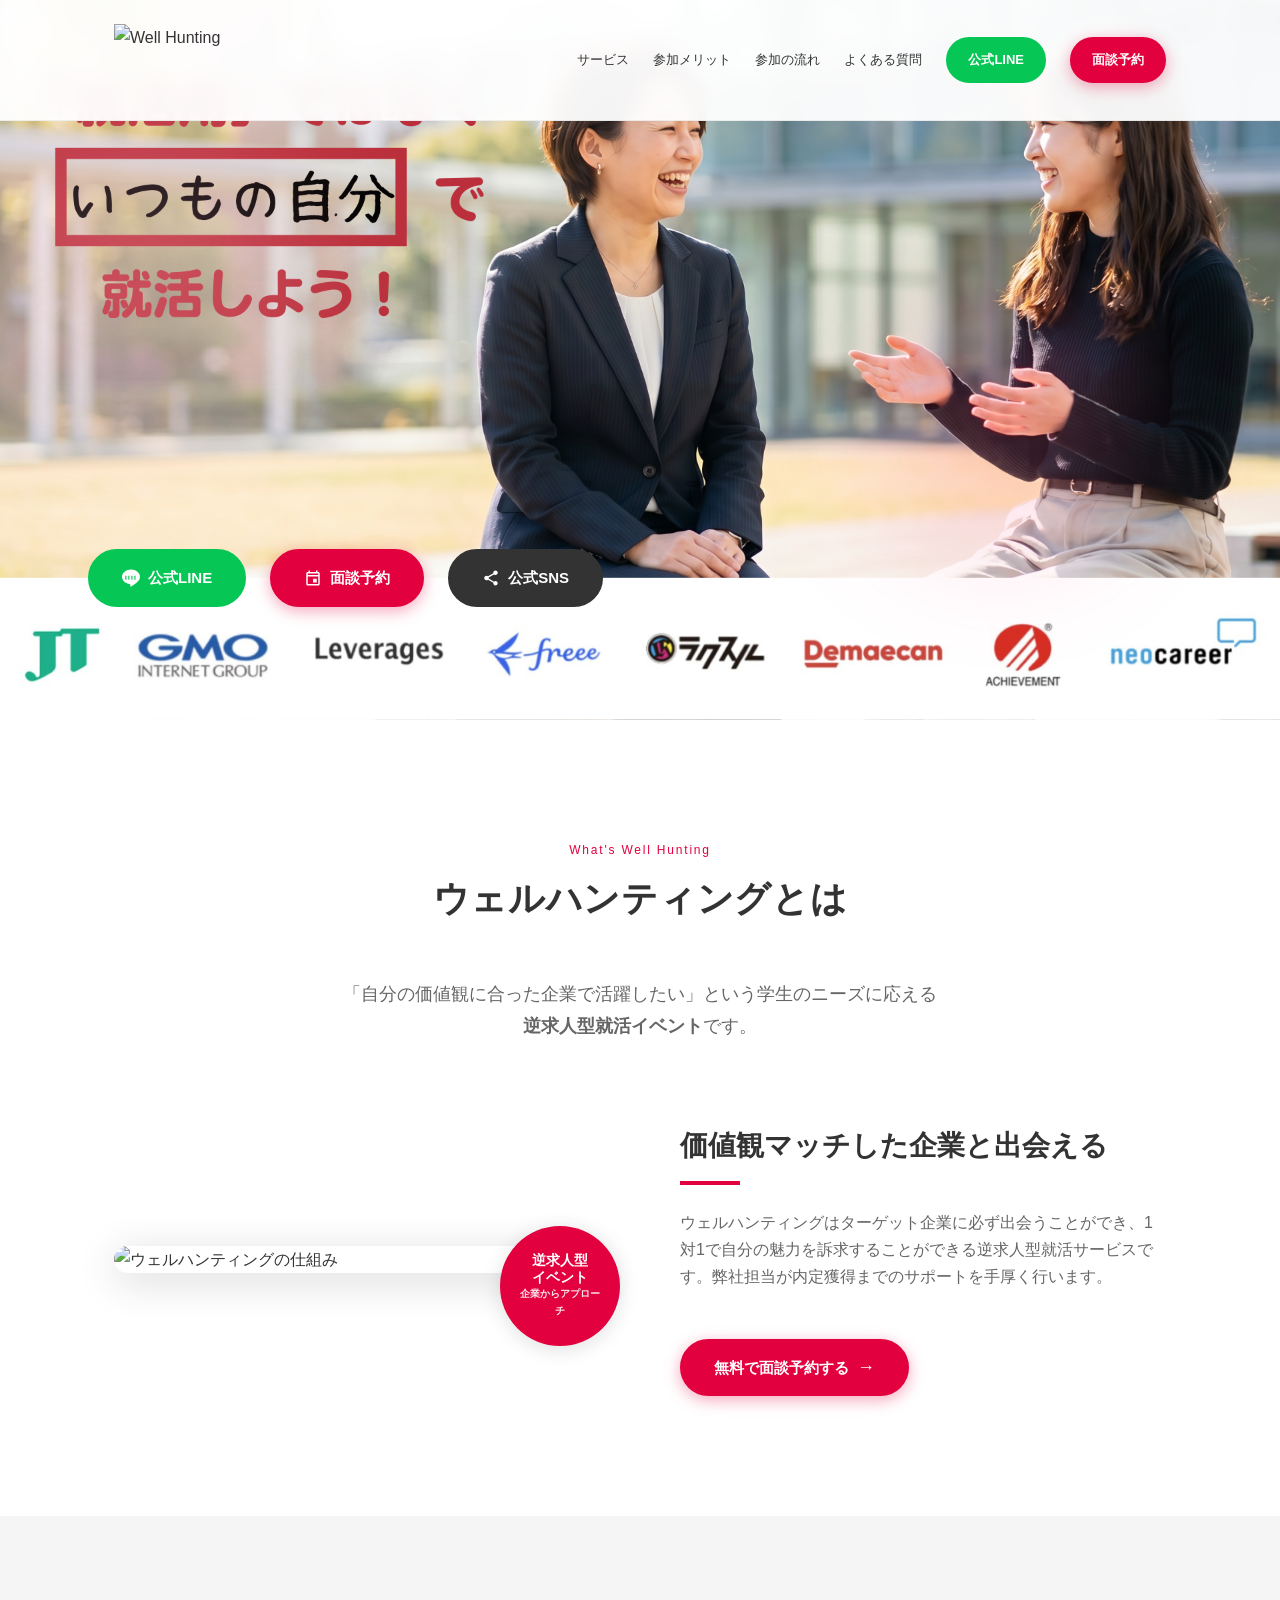
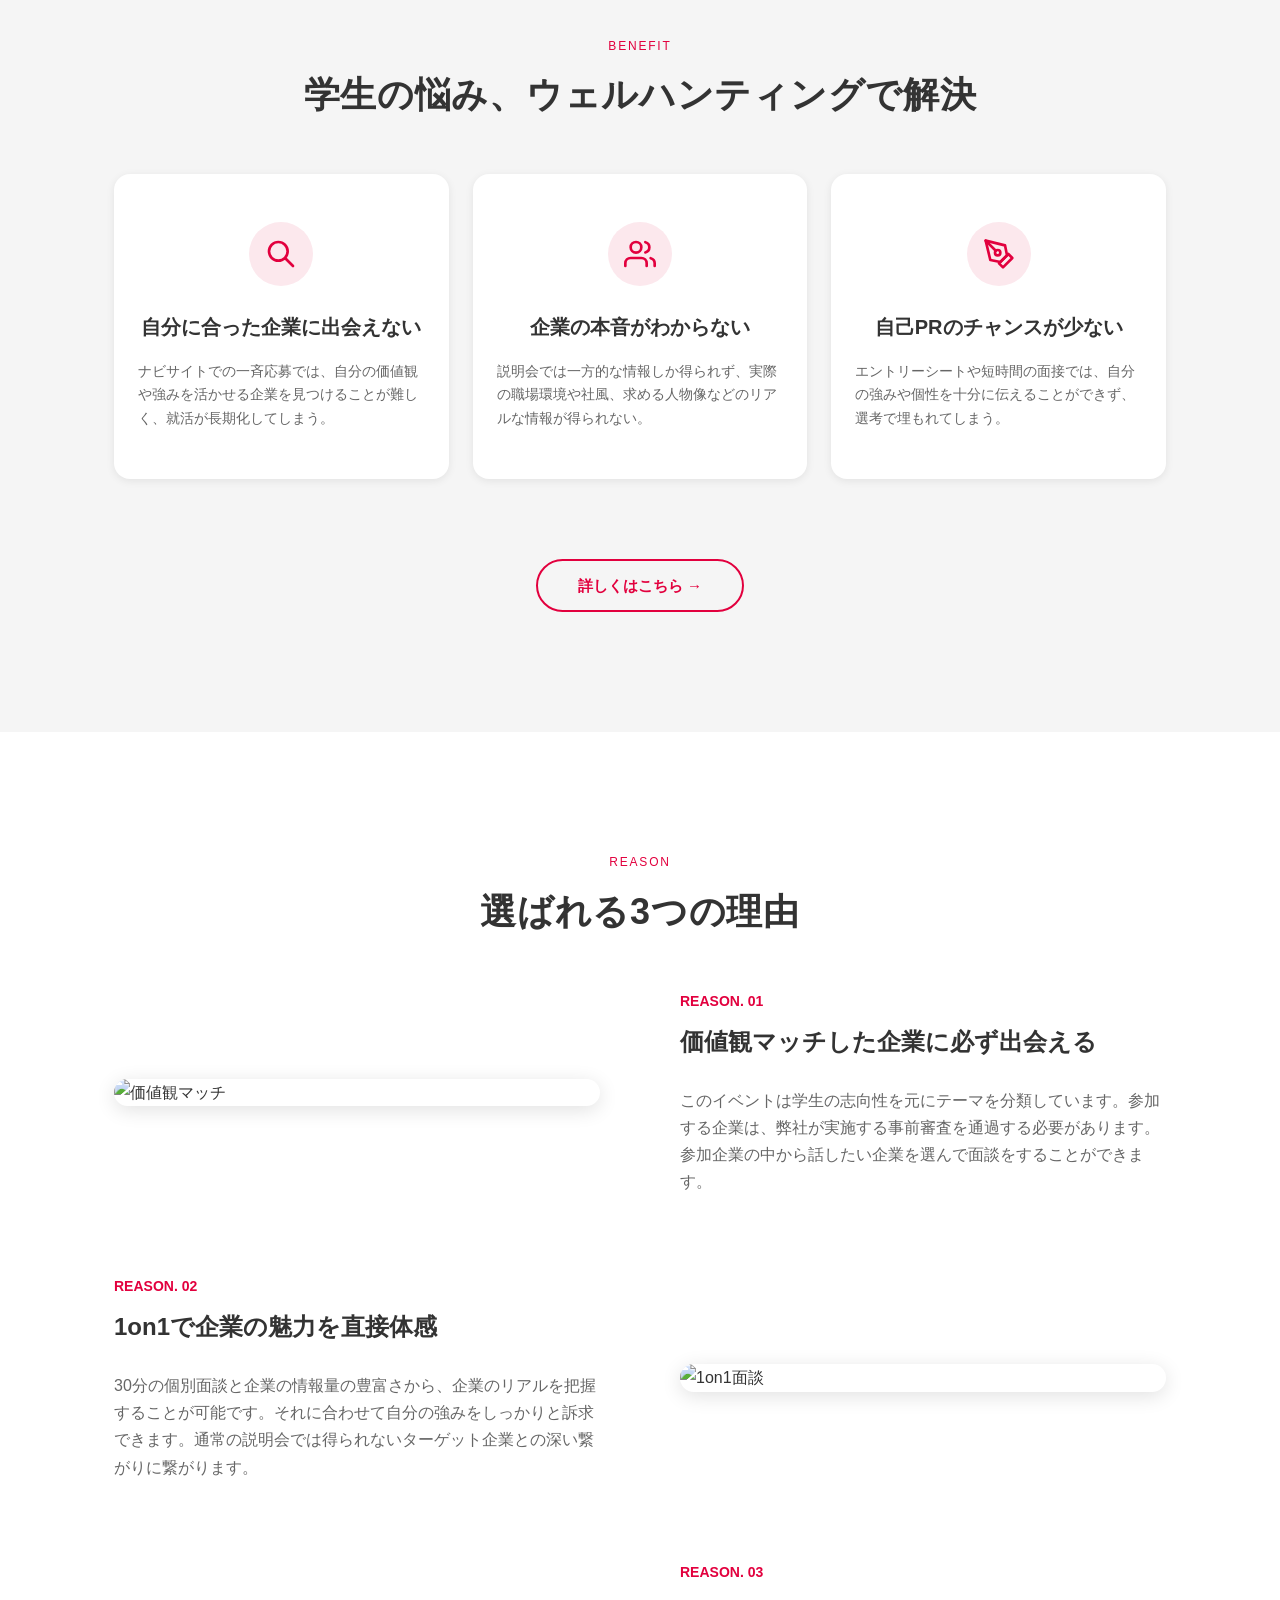
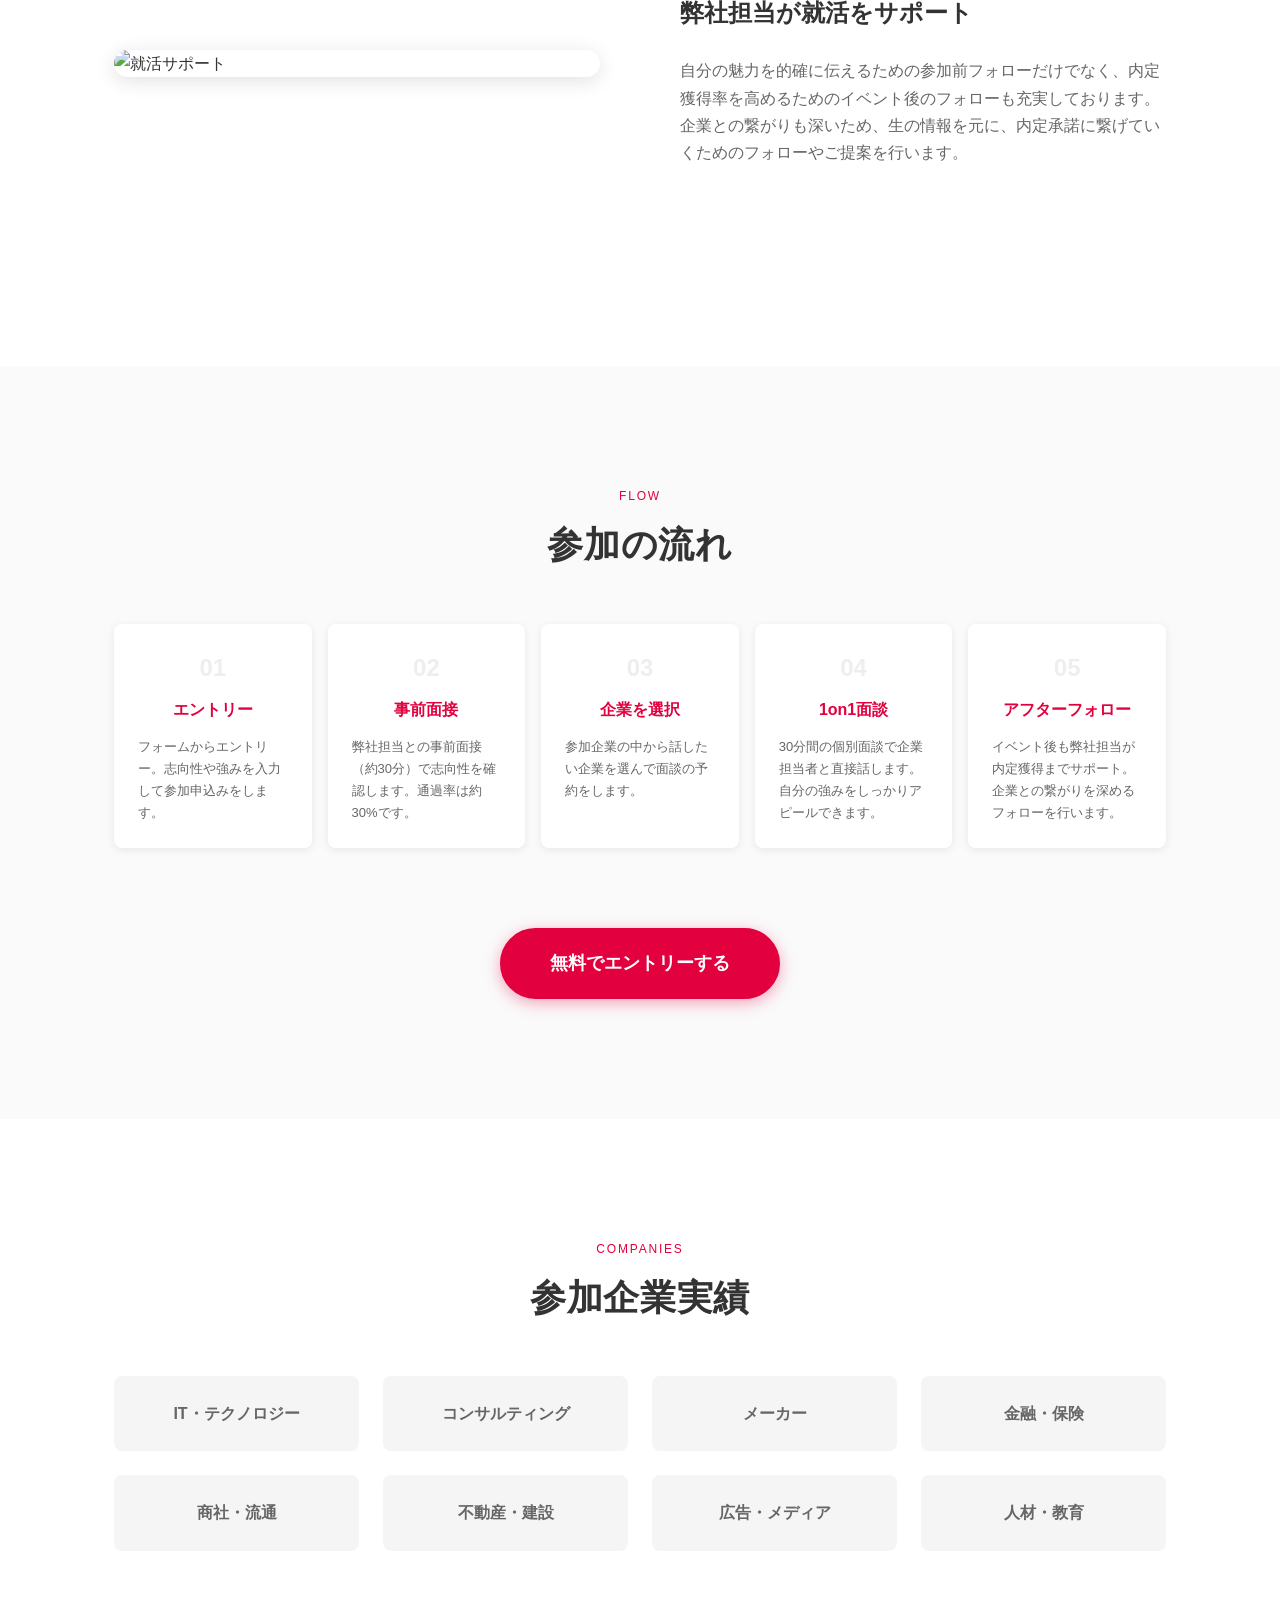
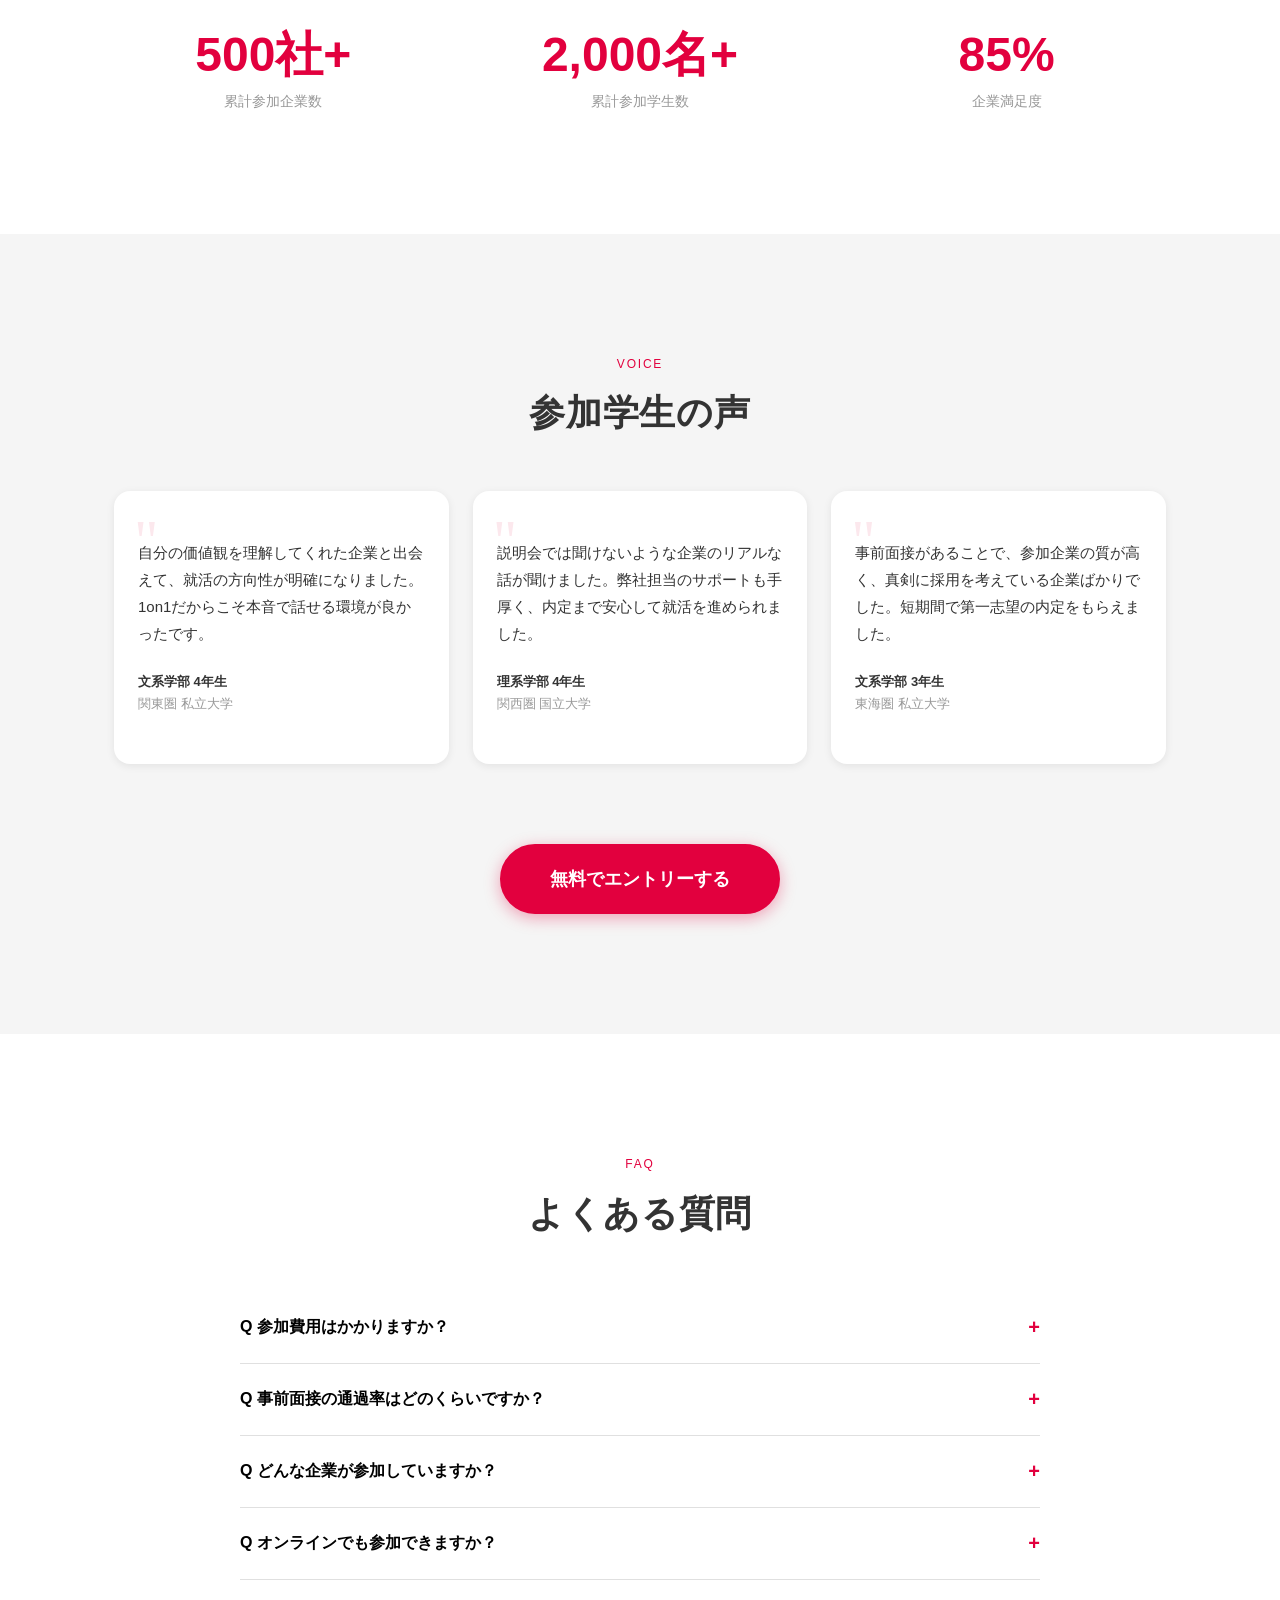
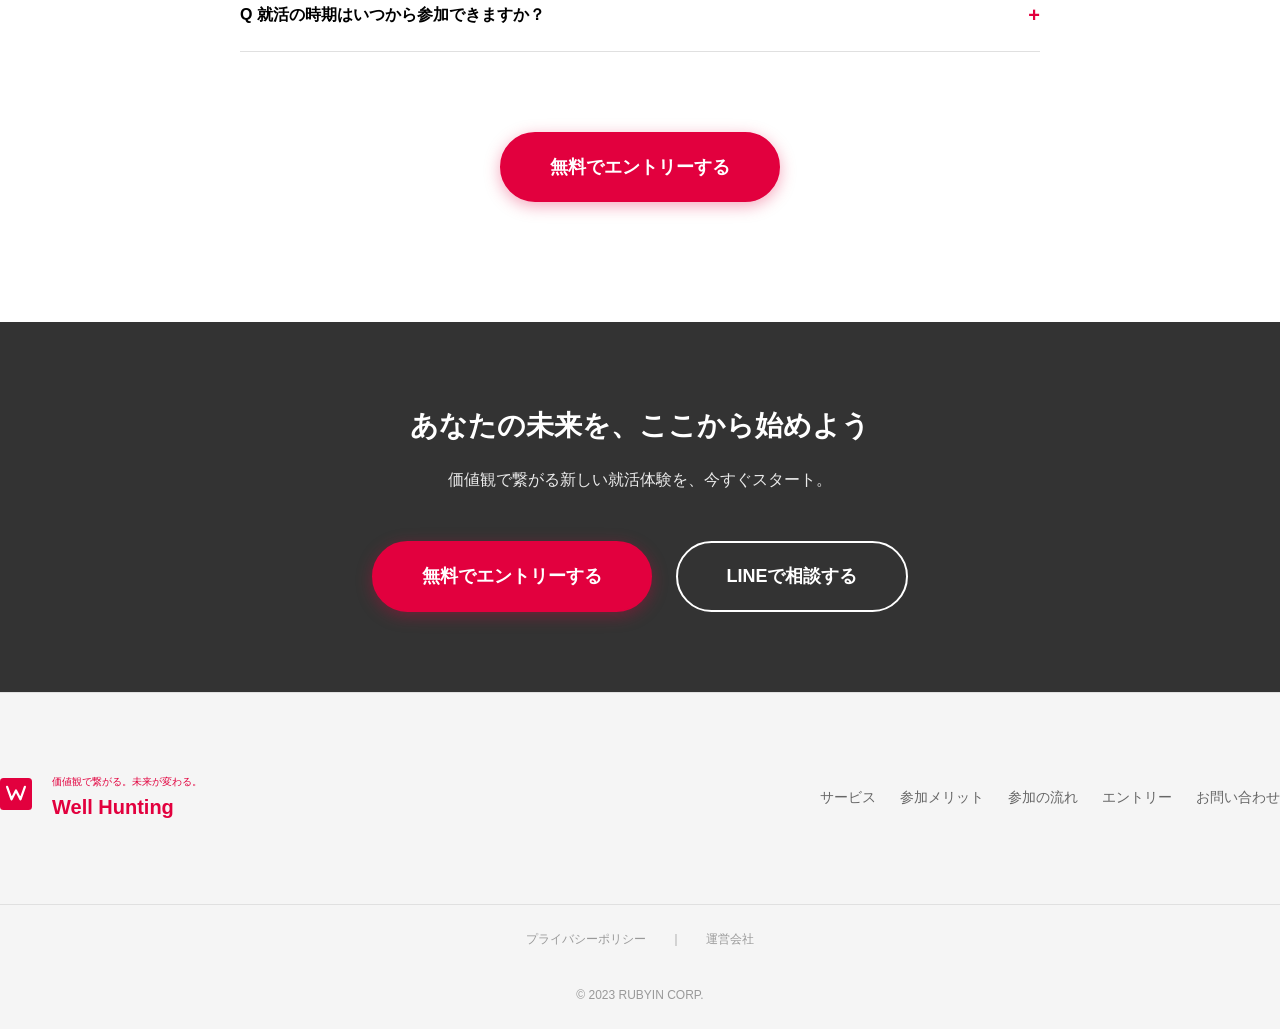
==== index.html @ 1c20afb1 "Fix hero image display - change from cover to contain" ====
<!DOCTYPE html>
<html lang="ja">
<head>
  <meta charset="UTF-8" />
  <meta name="viewport" content="width=device-width, initial-scale=1.0" />
  <title>Well Hunting for Students | 価値観で繋がる。未来が変わる。</title>
  <link rel="preconnect" href="https://fonts.googleapis.com" />
  <link rel="preconnect" href="https://fonts.gstatic.com" crossorigin />
  <link href="https://fonts.googleapis.com/css2?family=Noto+Sans+JP:wght@300;400;500;700&family=Noto+Serif+JP:wght@400;700&display=swap" rel="stylesheet" />
  <style>
/* =============================================
   WELL HUNTING FOR STUDENTS - LANDING PAGE CSS
   ============================================= */

/* ---------- CSS Variables / Design Tokens ---------- */
:root {
  --color-primary: #E2003E;
  --color-primary-dark: #b8002f;
  --color-primary-light: #ff4d76;
  --color-primary-pale: #fce8ed;
  --color-text: #333333;
  --color-text-light: #666666;
  --color-text-muted: #999999;
  --color-white: #ffffff;
  --color-bg: #ffffff;
  --color-bg-light: #fafafa;
  --color-bg-gray: #f5f5f5;
  --color-border: #e0e0e0;

  --font-sans: "MotoyaLMaru", "モトヤLマルベリ", "Hiragino Maru Gothic ProN", "ヒラギノ丸ゴ ProN W4", "Yu Gothic", "Meiryo", sans-serif;
  --font-serif: "MotoyaLMaru", "モトヤLマルベリ", "Hiragino Maru Gothic ProN", "ヒラギノ丸ゴ ProN W4", "Yu Gothic", "Meiryo", sans-serif;

  --spacing-xs: 8px;
  --spacing-sm: 16px;
  --spacing-md: 24px;
  --spacing-lg: 48px;
  --spacing-xl: 80px;
  --spacing-2xl: 120px;

  --radius-sm: 4px;
  --radius-md: 8px;
  --radius-lg: 16px;
  --radius-full: 9999px;

  --shadow-sm: 0 2px 8px rgba(0,0,0,0.08);
  --shadow-md: 0 4px 20px rgba(0,0,0,0.12);
  --shadow-lg: 0 8px 40px rgba(0,0,0,0.16);

  --transition: 0.3s ease;
  --container-max: 1100px;
}

/* ---------- Reset & Base ---------- */
*, *::before, *::after {
  box-sizing: border-box;
  margin: 0;
  padding: 0;
}

html {
  scroll-behavior: smooth;
  font-size: 16px;
}

body {
  font-family: var(--font-sans);
  color: var(--color-text);
  background: var(--color-bg);
  line-height: 1.7;
  overflow-x: hidden;
}

img {
  max-width: 100%;
  height: auto;
  display: block;
}

a {
  text-decoration: none;
  color: inherit;
}

/* ---------- Container ---------- */
.container {
  max-width: var(--container-max);
  margin: 0 auto;
  padding: 0 var(--spacing-md);
}

/* ---------- Section Labels ---------- */
.section-label {
  font-size: 12px;
  font-weight: 500;
  letter-spacing: 0.15em;
  color: var(--color-primary);
  text-align: center;
  margin-bottom: 8px;
}

.section-title {
  font-size: clamp(24px, 4vw, 36px);
  font-weight: 700;
  text-align: center;
  margin-bottom: var(--spacing-lg);
  color: var(--color-text);
  letter-spacing: 0.02em;
}

.section-title--red {
  color: var(--color-primary);
}

/* ---------- Buttons ---------- */
.btn {
  display: inline-flex;
  align-items: center;
  gap: 8px;
  padding: 14px 32px;
  border-radius: var(--radius-full);
  font-size: 15px;
  font-weight: 700;
  cursor: pointer;
  transition: all var(--transition);
  border: 2px solid transparent;
  white-space: nowrap;
}

.btn--primary {
  background: var(--color-primary);
  color: var(--color-white);
  border-color: var(--color-primary);
  box-shadow: 0 4px 16px rgba(226,0,62,0.35);
}

.btn--primary:hover {
  background: var(--color-primary-dark);
  border-color: var(--color-primary-dark);
  transform: translateY(-2px);
  box-shadow: 0 6px 24px rgba(226,0,62,0.45);
}

.btn--outline {
  background: transparent;
  color: var(--color-text);
  border-color: var(--color-text);
}

.btn--outline:hover {
  background: var(--color-text);
  color: var(--color-white);
  transform: translateY(-2px);
}

.btn--outline-red {
  background: transparent;
  color: var(--color-primary);
  border-color: var(--color-primary);
  padding: 12px 40px;
}

.btn--outline-red:hover {
  background: var(--color-primary);
  color: var(--color-white);
  transform: translateY(-2px);
}

.btn__arrow {
  font-size: 18px;
  line-height: 1;
}

/* =============================================
   HEADER
   ============================================= */
.header {
  position: fixed;
  top: 0;
  left: 0;
  right: 0;
  z-index: 1000;
  background: rgba(255,255,255,0.95);
  backdrop-filter: blur(10px);
  border-bottom: 1px solid rgba(0,0,0,0.06);
  transition: box-shadow var(--transition);
}

.header.scrolled {
  box-shadow: var(--shadow-sm);
}

.header__inner {
  max-width: var(--container-max);
  margin: 0 auto;
  padding: 0 var(--spacing-md);
  height: 120px; /* ヘッダーの高さを現在の半分に縮小 */
  display: flex;
  align-items: center;
  justify-content: space-between;
}

.header__logo {
  display: flex;
  align-items: center;
}

.header__logo-img {
  height: 72px; /* ロゴの高さを現在の半分に縮小 */
  width: auto;
  display: block;
  object-fit: contain;
}

@media (max-width: 768px) {
  .header__logo-img {
    height: 50px; /* モバイルでも現在の半分に縮小 */
  }
}

.header__logo-text {
  display: flex;
  flex-direction: column;
}

.header__logo-sub {
  font-size: 9px;
  color: var(--color-primary);
  letter-spacing: 0.05em;
  line-height: 1.2;
}

.header__logo-main {
  font-size: 18px;
  font-weight: 700;
  color: var(--color-primary);
  letter-spacing: 0.05em;
  line-height: 1.2;
}

.header__nav {
  display: flex;
  align-items: center;
  gap: var(--spacing-md);
}

.header__nav-link {
  font-size: 13px;
  font-weight: 500;
  color: var(--color-text);
  transition: color var(--transition);
  position: relative;
}

.header__nav-link::after {
  content: '';
  position: absolute;
  bottom: -2px;
  left: 0;
  width: 0;
  height: 2px;
  background: var(--color-primary);
  transition: width var(--transition);
}

.header__nav-link:hover {
  color: var(--color-primary);
}

.header__nav-link:hover::after {
  width: 100%;
}

.header__menu-btn {
  display: none;
  flex-direction: column;
  gap: 5px;
  background: var(--color-primary);
  border: none;
  cursor: pointer;
  padding: 10px;
  border-radius: var(--radius-sm);
  width: 44px;
  height: 44px;
  align-items: center;
  justify-content: center;
}

.header__menu-btn span {
  display: block;
  width: 20px;
  height: 2px;
  background: white;
  border-radius: 2px;
  transition: all var(--transition);
}

.header__menu-btn.active span:nth-child(1) {
  transform: translateY(7px) rotate(45deg);
}

.header__menu-btn.active span:nth-child(2) {
  opacity: 0;
}

.header__menu-btn.active span:nth-child(3) {
  transform: translateY(-7px) rotate(-45deg);
}

@media (max-width: 992px) {
  .header__nav {
    display: none;
  }
  .header__menu-btn {
    display: flex;
  }
}

/* =============================================
   HERO
   ============================================= */
.hero {
  position: relative;
  display: flex;
  flex-direction: column;
  justify-content: center;
  align-items: center;
  overflow: hidden;
  background-color: #000;
  padding-top: 70px;
  background: url('hero-student-v2.png') center/contain no-repeat;
  min-height: auto;
  aspect-ratio: 16 / 9;
}

.hero__image-bg {
  position: absolute;
  inset: 0;
  background: url('hero-student-v2.png') center/contain no-repeat;
  opacity: 1;
  z-index: 0;
}

.hero::before {
  content: '';
  position: absolute;
  inset: 0;
  background: transparent;
  z-index: 1;
  pointer-events: none;
}

.hero__network {
  position: absolute;
  inset: 0;
  z-index: 2;
  display: none;
}

#networkCanvas {
  width: 100%;
  height: 100%;
  display: none;
}

.hero__blobs {
  position: absolute;
  inset: 0;
  z-index: 3;
  pointer-events: none;
  display: block;
}

.hero__container {
  display: flex;
  flex-direction: column;
  justify-content: center;
  align-items: flex-start;
  width: 100%;
  max-width: 1200px;
  margin: 0 auto;
  padding: 0 var(--spacing-lg);
  position: relative;
  z-index: 10;
}

.hero__image {
  display: none;
}

.hero__image-img {
  display: none;
}

.hero__tagline {
  font-size: 24px;
  font-weight: 600;
  line-height: 1.6;
  color: #ffffff;
  margin: var(--spacing-md) 0 var(--spacing-lg) 0;
  text-shadow: 0 2px 10px rgba(0, 0, 0, 0.3);
}

.hero__tagline-emphasis {
  color: #ff6b9d;
  font-size: 28px;
  font-weight: 700;
  display: inline-block;
}

.hero__companies {
  width: 100%;
  text-align: center;
  margin-top: var(--spacing-xl);
  position: relative;
  z-index: 10;
}

.hero__companies-label {
  font-size: 14px;
  color: #999;
  margin-bottom: var(--spacing-md);
  letter-spacing: 0.05em;
}

.hero__companies-logos {
  display: flex;
  justify-content: center;
  align-items: center;
  flex-wrap: wrap;
  gap: var(--spacing-lg);
  max-width: 1200px;
  margin: 0 auto;
}

.hero__company-logo {
  font-size: 12px;
  font-weight: 600;
  color: #666;
  padding: var(--spacing-sm) var(--spacing-md);
  border: 1px solid #ddd;
  border-radius: 6px;
  background: #fafafa;
  transition: all 0.3s ease;
}

.hero__company-logo:hover {
  border-color: var(--color-primary);
  color: var(--color-primary);
  background: rgba(226, 0, 62, 0.05);
}

.hero__blob {
  position: absolute;
  border-radius: 50%;
  filter: blur(60px);
  opacity: 0.3;
}

.hero__blob--1 {
  width: 400px;
  height: 400px;
  background: radial-gradient(circle, #ffb3c6, transparent);
  top: 10%;
  left: -5%;
  animation: blobFloat 8s ease-in-out infinite;
}

.hero__blob--2 {
  width: 300px;
  height: 300px;
  background: radial-gradient(circle, #ff6b9d, transparent);
  bottom: 20%;
  right: 10%;
  animation: blobFloat 10s ease-in-out infinite reverse;
}

@keyframes blobFloat {
  0%, 100% { transform: translate(0, 0) scale(1); }
  33% { transform: translate(20px, -20px) scale(1.05); }
  66% { transform: translate(-10px, 15px) scale(0.95); }
}

.hero__content {
  position: relative;
  z-index: 2;
  max-width: var(--container-max);
  margin: 0 auto;
  padding: 0 var(--spacing-md);
  width: 100%;
  display: flex;
  flex-direction: column;
  justify-content: center;
  min-height: calc(100vh - 70px);
}

.hero__title {
  font-size: clamp(36px, 6vw, 72px);
  font-weight: 700;
  line-height: 1.3;
  margin-bottom: var(--spacing-md);
  color: #ffffff;
  letter-spacing: -0.01em;
  text-shadow: 0 2px 10px rgba(0, 0, 0, 0.3);
}

.hero__title-line {
  display: block;
}

.hero__subtitle {
  font-size: clamp(14px, 2vw, 18px);
  line-height: 1.8;
  color: rgba(255, 255, 255, 0.95);
  margin-bottom: var(--spacing-lg);
  max-width: 600px;
  text-shadow: 0 2px 8px rgba(0, 0, 0, 0.2);
}

.hero__actions {
  display: flex;
  gap: var(--spacing-md);
  flex-wrap: wrap;
}

.btn--line {
  background: #06C755;
  color: white;
  border-color: #06C755;
}

.btn--line:hover {
  background: #05b34c;
  border-color: #05b34c;
  transform: translateY(-2px);
}

.btn--sns {
  background: #333;
  color: white;
  border-color: #333;
}

.btn--sns:hover {
  background: #000;
  border-color: #000;
  transform: translateY(-2px);
}

@media (max-width: 768px) {
  .hero {
    padding-top: 60px;
    text-align: center;
  }
  .hero__container {
    align-items: center;
    padding: 0 var(--spacing-md);
  }
  .hero__actions {
    justify-content: center;
    width: 100%;
  }
  .btn {
    width: 100%;
    justify-content: center;
  }
}

/* =============================================
   FLOATING NAV
   ============================================= */
.floating-nav {
  position: fixed;
  bottom: 30px;
  right: 30px;
  z-index: 900;
  display: flex;
  flex-direction: column;
  gap: 12px;
  transition: transform 0.3s ease, opacity 0.3s ease;
}

.floating-nav.hidden {
  transform: translateY(20px);
  opacity: 0;
  pointer-events: none;
}

.floating-btn {
  width: 60px;
  height: 60px;
  border-radius: 50%;
  display: flex;
  align-items: center;
  justify-content: center;
  color: white;
  box-shadow: var(--shadow-md);
  transition: all 0.3s ease;
  position: relative;
}

.floating-btn:hover {
  transform: scale(1.1);
  box-shadow: var(--shadow-lg);
}

.floating-btn--line {
  background: #06C755;
}

.floating-btn--reserve {
  background: var(--color-primary);
}

.floating-btn--sns {
  background: #333;
}

.floating-btn--top {
  background: white;
  color: var(--color-text);
  width: 50px;
  height: 50px;
  margin-top: 8px;
}

.floating-btn__label {
  position: absolute;
  right: 70px;
  background: rgba(0,0,0,0.8);
  color: white;
  padding: 6px 12px;
  border-radius: 4px;
  font-size: 12px;
  white-space: nowrap;
  opacity: 0;
  transform: translateX(10px);
  transition: all 0.3s ease;
  pointer-events: none;
}

.floating-btn:hover .floating-btn__label {
  opacity: 1;
  transform: translateX(0);
}

@media (max-width: 768px) {
  .floating-nav {
    bottom: 20px;
    right: 20px;
  }
  .floating-btn {
    width: 50px;
    height: 50px;
  }
  .floating-btn__label {
    display: none;
  }
}

/* =============================================
   ABOUT / SERVICE
   ============================================= */
.service {
  padding: var(--spacing-2xl) 0;
  background: var(--color-bg);
}

.service__intro {
  text-align: center;
  max-width: 800px;
  margin: 0 auto var(--spacing-xl);
}

.service__intro-text {
  font-size: 18px;
  line-height: 1.8;
  color: var(--color-text-light);
}

.service__grid {
  display: grid;
  grid-template-columns: 1fr 1fr;
  gap: var(--spacing-xl);
  align-items: center;
}

@media (max-width: 992px) {
  .service__grid {
    grid-template-columns: 1fr;
    gap: var(--spacing-lg);
  }
}

.service__content-title {
  font-size: 28px;
  font-weight: 700;
  margin-bottom: var(--spacing-md);
  position: relative;
  padding-bottom: 15px;
}

.service__content-title::after {
  content: '';
  position: absolute;
  bottom: 0;
  left: 0;
  width: 60px;
  height: 4px;
  background: var(--color-primary);
}

.service__content-text {
  font-size: 16px;
  color: var(--color-text-light);
  margin-bottom: var(--spacing-lg);
}

.service__visual {
  position: relative;
}

.service__image-wrapper {
  border-radius: var(--radius-lg);
  overflow: hidden;
  box-shadow: var(--shadow-lg);
}

.service__badge {
  position: absolute;
  top: -20px;
  right: -20px;
  background: var(--color-primary);
  color: white;
  padding: 20px;
  border-radius: 50%;
  width: 120px;
  height: 120px;
  display: flex;
  flex-direction: column;
  align-items: center;
  justify-content: center;
  text-align: center;
  font-weight: 700;
  box-shadow: var(--shadow-md);
  z-index: 5;
}

.service__badge-main {
  font-size: 14px;
  line-height: 1.2;
}

.service__badge-sub {
  font-size: 10px;
  opacity: 0.9;
}

/* =============================================
   BENEFIT
   ============================================= */
.benefit {
  padding: var(--spacing-2xl) 0;
  background: var(--color-bg-gray);
}

.benefit__grid {
  display: grid;
  grid-template-columns: repeat(3, 1fr);
  gap: var(--spacing-md);
}

@media (max-width: 992px) {
  .benefit__grid {
    grid-template-columns: 1fr;
  }
}

.benefit__card {
  background: white;
  padding: var(--spacing-lg) var(--spacing-md);
  border-radius: var(--radius-lg);
  text-align: center;
  box-shadow: var(--shadow-sm);
  transition: transform 0.3s ease;
}

.benefit__card:hover {
  transform: translateY(-10px);
}

.benefit__card-icon {
  width: 64px;
  height: 64px;
  background: var(--color-primary-pale);
  color: var(--color-primary);
  border-radius: 50%;
  display: flex;
  align-items: center;
  justify-content: center;
  margin: 0 auto var(--spacing-md);
}

.benefit__card-title {
  font-size: 20px;
  font-weight: 700;
  margin-bottom: var(--spacing-sm);
}

.benefit__card-text {
  font-size: 14px;
  color: var(--color-text-light);
  text-align: left;
}

/* =============================================
   REASON
   ============================================= */
.reason {
  padding: var(--spacing-2xl) 0;
}

.reason__item {
  display: flex;
  align-items: center;
  gap: var(--spacing-xl);
  margin-bottom: var(--spacing-xl);
}

.reason__item:nth-child(even) {
  flex-direction: row-reverse;
}

@media (max-width: 992px) {
  .reason__item, .reason__item:nth-child(even) {
    flex-direction: column;
    gap: var(--spacing-md);
  }
}

.reason__visual {
  flex: 1;
}

.reason__image {
  border-radius: var(--radius-lg);
  box-shadow: var(--shadow-md);
}

.reason__content {
  flex: 1;
}

.reason__num {
  font-size: 14px;
  font-weight: 700;
  color: var(--color-primary);
  margin-bottom: 8px;
  display: block;
}

.reason__title {
  font-size: 24px;
  font-weight: 700;
  margin-bottom: var(--spacing-md);
}

.reason__text {
  font-size: 16px;
  color: var(--color-text-light);
}

/* =============================================
   FLOW
   ============================================= */
.flow {
  padding: var(--spacing-2xl) 0;
  background: var(--color-bg-light);
}

.flow__steps {
  display: grid;
  grid-template-columns: repeat(5, 1fr);
  gap: var(--spacing-sm);
  position: relative;
}

@media (max-width: 992px) {
  .flow__steps {
    grid-template-columns: 1fr;
    gap: var(--spacing-md);
  }
}

.flow__step {
  background: white;
  padding: var(--spacing-md);
  border-radius: var(--radius-md);
  text-align: center;
  box-shadow: var(--shadow-sm);
  position: relative;
  z-index: 2;
}

.flow__step-num {
  font-size: 24px;
  font-weight: 700;
  color: #eee;
  margin-bottom: 8px;
}

.flow__step-title {
  font-size: 16px;
  font-weight: 700;
  margin-bottom: 12px;
  color: var(--color-primary);
}

.flow__step-text {
  font-size: 13px;
  color: var(--color-text-light);
  text-align: left;
}

/* =============================================
   COMPANIES
   ============================================= */
.companies {
  padding: var(--spacing-2xl) 0;
}

.companies__grid {
  display: grid;
  grid-template-columns: repeat(4, 1fr);
  gap: var(--spacing-md);
  margin-bottom: var(--spacing-xl);
}

@media (max-width: 768px) {
  .companies__grid {
    grid-template-columns: repeat(2, 1fr);
  }
}

.companies__item {
  background: var(--color-bg-gray);
  padding: var(--spacing-md);
  border-radius: var(--radius-md);
  text-align: center;
  font-weight: 700;
  color: var(--color-text-light);
}

.companies__stats {
  display: grid;
  grid-template-columns: repeat(3, 1fr);
  gap: var(--spacing-lg);
  text-align: center;
}

@media (max-width: 768px) {
  .companies__stats {
    grid-template-columns: 1fr;
    gap: var(--spacing-md);
  }
}

.companies__stat-num {
  font-size: 48px;
  font-weight: 700;
  color: var(--color-primary);
  display: block;
  line-height: 1;
  margin-bottom: 8px;
}

.companies__stat-label {
  font-size: 14px;
  color: var(--color-text-muted);
}

/* =============================================
   VOICE
   ============================================= */
.voice {
  padding: var(--spacing-2xl) 0;
  background: var(--color-bg-gray);
}

.voice__grid {
  display: grid;
  grid-template-columns: repeat(3, 1fr);
  gap: var(--spacing-md);
}

@media (max-width: 992px) {
  .voice__grid {
    grid-template-columns: 1fr;
  }
}

.voice__card {
  background: white;
  padding: var(--spacing-lg) var(--spacing-md);
  border-radius: var(--radius-lg);
  box-shadow: var(--shadow-sm);
  position: relative;
}

.voice__card::before {
  content: '"';
  position: absolute;
  top: 20px;
  left: 20px;
  font-size: 60px;
  color: var(--color-primary-pale);
  font-family: serif;
  line-height: 1;
}

.voice__text {
  font-size: 15px;
  line-height: 1.8;
  margin-bottom: var(--spacing-md);
  position: relative;
  z-index: 2;
}

.voice__user {
  display: flex;
  align-items: center;
  gap: 12px;
}

.voice__user-info {
  font-size: 13px;
}

.voice__user-name {
  font-weight: 700;
  display: block;
}

.voice__user-meta {
  color: var(--color-text-muted);
}

/* =============================================
   FAQ
   ============================================= */
.faq {
  padding: var(--spacing-2xl) 0;
}

.faq__list {
  max-width: 800px;
  margin: 0 auto;
}

.faq__item {
  border-bottom: 1px solid var(--color-border);
}

.faq__question {
  width: 100%;
  padding: var(--spacing-md) 0;
  display: flex;
  justify-content: space-between;
  align-items: center;
  background: none;
  border: none;
  cursor: pointer;
  text-align: left;
  font-size: 16px;
  font-weight: 700;
  transition: color 0.3s ease;
}

.faq__question:hover {
  color: var(--color-primary);
}

.faq__icon {
  font-size: 20px;
  color: var(--color-primary);
  transition: transform 0.3s ease;
}

.faq__item.active .faq__icon {
  transform: rotate(45deg);
}

.faq__answer {
  max-height: 0;
  overflow: hidden;
  transition: max-height 0.3s ease;
  background: var(--color-bg-light);
  border-radius: var(--radius-md);
}

.faq__item.active .faq__answer {
  max-height: 200px;
  margin-bottom: var(--spacing-md);
}

.faq__answer-inner {
  padding: var(--spacing-md);
  font-size: 15px;
  color: var(--color-text-light);
}

/* =============================================
   ACTION POINT
   ============================================= */
.action-point {
  padding: var(--spacing-xl) 0;
  background: var(--color-primary);
  color: white;
  text-align: center;
}

.action-point--3 {
  background: #333;
}

.action-point__card-title {
  font-size: 28px;
  font-weight: 700;
  margin-bottom: var(--spacing-sm);
}

.action-point__card-text {
  font-size: 16px;
  margin-bottom: var(--spacing-lg);
  opacity: 0.9;
}

.action-point__card-btns {
  display: flex;
  justify-content: center;
  gap: var(--spacing-md);
  flex-wrap: wrap;
}

.btn--large {
  padding: 18px 48px;
  font-size: 18px;
}

.btn--outline-white {
  background: transparent;
  color: white;
  border-color: white;
}

.btn--outline-white:hover {
  background: white;
  color: #333;
}

/* =============================================
   FOOTER
   ============================================= */
.footer {
  padding: var(--spacing-xl) 0 var(--spacing-md);
  background: var(--color-bg-gray);
  border-top: 1px solid var(--color-border);
}

.footer__top {
  display: flex;
  justify-content: space-between;
  align-items: center;
  margin-bottom: var(--spacing-xl);
  flex-wrap: wrap;
  gap: var(--spacing-lg);
}

.footer__logo {
  display: flex;
  align-items: center;
  gap: 12px;
}

.footer__logo-icon {
  width: 40px;
  height: 40px;
}

.footer__logo-text {
  display: flex;
  flex-direction: column;
}

.footer__logo-sub {
  font-size: 10px;
  color: var(--color-primary);
}

.footer__logo-main {
  font-size: 20px;
  font-weight: 700;
  color: var(--color-primary);
}

.footer__nav {
  display: flex;
  gap: var(--spacing-md);
  flex-wrap: wrap;
}

.footer__nav-link {
  font-size: 14px;
  color: var(--color-text-light);
  transition: color 0.3s ease;
}

.footer__nav-link:hover {
  color: var(--color-primary);
}

.footer__bottom {
  padding-top: var(--spacing-md);
  border-top: 1px solid var(--color-border);
  display: flex;
  justify-content: center;
  align-items: center;
  gap: var(--spacing-md);
  flex-wrap: wrap;
  font-size: 12px;
  color: var(--color-text-muted);
}

.footer__copy {
  width: 100%;
  text-align: center;
  margin-top: 12px;
}

@media (max-width: 768px) {
  .footer__top {
    flex-direction: column;
    text-align: center;
  }
  .footer__nav {
    justify-content: center;
  }
}
  </style>
</head>
<body id="top">

  <!-- ========== HEADER ========== -->
  <header class="header" id="header">
    <div class="header__inner">
      <a href="#top" class="header__logo">
        <img src="logo.png" alt="Well Hunting" class="header__logo-img">
      </a>
      <nav class="header__nav">
        <a href="#service" class="header__nav-link">サービス</a>
        <a href="#reason" class="header__nav-link">参加メリット</a>
        <a href="#flow" class="header__nav-link">参加の流れ</a>
        <a href="#faq" class="header__nav-link">よくある質問</a>
        <a href="https://s.lmes.jp/landing-qr/2007401682-Ja2Mg94n?uLand=cLiqiL" target="_blank" class="btn btn--line" style="padding: 10px 20px; font-size: 13px;">公式LINE</a>
        <a href="https://s.lmes.jp/landing-qr/2007401682-Ja2Mg94n?uLand=Ztp8LA" target="_blank" class="btn btn--primary" style="padding: 10px 20px; font-size: 13px;">面談予約</a>
      </nav>
      <button class="header__menu-btn" id="menuBtn">
        <span></span>
        <span></span>
        <span></span>
      </button>
    </div>
  </header>

  <!-- ========== HERO ========== -->
  <section class="hero">
    <div class="hero__image-bg"></div>
    <div class="hero__network">
      <canvas id="networkCanvas"></canvas>
    </div>
    <div class="hero__blobs">
      <div class="hero__blob hero__blob--1"></div>
      <div class="hero__blob hero__blob--2"></div>
    </div>
    <div class="hero__container">
      <h1 class="hero__title" style="visibility: hidden;">
        <span class="hero__title-line">価値観で繋がる。</span>
        <span class="hero__title-line">未来が変わる。</span>
      </h1>
      <p class="hero__tagline" style="visibility: hidden;">
        就活用ではなく、<span class="hero__tagline-emphasis">いつもの自分</span>で就活しよう！<br>
        自分らしく働ける企業と出会う、逆求人型就活イベント
      </p>
      <div class="hero__actions">
        <a href="https://s.lmes.jp/landing-qr/2007401682-Ja2Mg94n?uLand=cLiqiL" target="_blank" class="btn btn--line">
          <svg width="18" height="18" viewBox="0 0 24 24" fill="currentColor"><path d="M24 10.304c0-5.369-5.383-9.738-12-9.738-6.616 0-12 4.369-12 9.738 0 4.814 4.269 8.846 10.036 9.608.391.084.922.258 1.057.592.121.303.079.778.039 1.085l-.171 1.027c-.052.303-.242 1.186 1.039.647 1.281-.54 6.911-4.069 9.428-6.967 1.739-1.907 2.552-3.954 2.552-5.992zm-18.864 4.146c-.422 0-.763-.341-.763-.763v-4.391c0-.422.341-.763.763-.763s.763.341.763.763v4.391c0 .422-.341.763-.763.763zm4.041 0c-.422 0-.763-.341-.763-.763v-4.391c0-.422.341-.763.763-.763s.763.341.763.763v4.391c0 .422-.341.763-.763.763zm4.041 0c-.422 0-.763-.341-.763-.763v-4.391c0-.422.341-.763.763-.763s.763.341.763.763v4.391c0 .422-.341.763-.763.763zm4.041 0c-.422 0-.763-.341-.763-.763v-4.391c0-.422.341-.763.763-.763s.763.341.763.763v4.391c0 .422-.341.763-.763.763z"/></svg>
          公式LINE
        </a>
        <a href="https://s.lmes.jp/landing-qr/2007401682-Ja2Mg94n?uLand=Ztp8LA" target="_blank" class="btn btn--primary">
          <svg width="18" height="18" viewBox="0 0 24 24" fill="currentColor"><path d="M19 4h-1V2h-2v2H8V2H6v2H5c-1.11 0-1.99.9-1.99 2L3 20c0 1.1.89 2 2 2h14c1.1 0 2-.9 2-2V6c0-1.1-.9-2-2-2zm0 16H5V10h14v10zm0-12H5V6h14v2zm-7 5h5v5h-5v-5z"/></svg>
          面談予約
        </a>
        <a href="https://lit.link/Rubyin" target="_blank" class="btn btn--sns">
          <svg width="18" height="18" viewBox="0 0 24 24" fill="currentColor"><path d="M18 16.08c-.76 0-1.44.3-1.96.77L8.91 12.7c.05-.23.09-.46.09-.7s-.04-.47-.09-.7l7.05-4.11c.54.5 1.25.81 2.04.81 1.66 0 3-1.34 3-3s-1.34-3-3-3-3 1.34-3 3c0 .24.04.47.09.7L8.04 9.81C7.5 9.31 6.79 9 6 9c-1.66 0-3 1.34-3 3s1.34 3 3 3c.79 0 1.5-.31 2.04-.81l7.12 4.16c-.05.21-.08.43-.08.65 0 1.61 1.31 2.92 2.92 2.92 1.61 0 2.92-1.31 2.92-2.92s-1.31-2.92-2.92-2.92z"/></svg>
          公式SNS
        </a>
      </div>
    </div>
  </section>

  <!-- ========== FLOATING NAV ========== -->
  <div class="floating-nav hidden" id="floatingNav">
    <a href="https://s.lmes.jp/landing-qr/2007401682-Ja2Mg94n?uLand=cLiqiL" target="_blank" class="floating-btn floating-btn--line" title="公式LINE登録">
      <svg width="24" height="24" viewBox="0 0 24 24" fill="currentColor"><path d="M24 10.304c0-5.369-5.383-9.738-12-9.738-6.616 0-12 4.369-12 9.738 0 4.814 4.269 8.846 10.036 9.608.391.084.922.258 1.057.592.121.303.079.778.039 1.085l-.171 1.027c-.052.303-.242 1.186 1.039.647 1.281-.54 6.911-4.069 9.428-6.967 1.739-1.907 2.552-3.954 2.552-5.992zm-18.864 4.146c-.422 0-.763-.341-.763-.763v-4.391c0-.422.341-.763.763-.763s.763.341.763.763v4.391c0 .422-.341.763-.763.763zm4.041 0c-.422 0-.763-.341-.763-.763v-4.391c0-.422.341-.763.763-.763s.763.341.763.763v4.391c0 .422-.341.763-.763.763zm4.041 0c-.422 0-.763-.341-.763-.763v-4.391c0-.422.341-.763.763-.763s.763.341.763.763v4.391c0 .422-.341.763-.763.763zm4.041 0c-.422 0-.763-.341-.763-.763v-4.391c0-.422.341-.763.763-.763s.763.341.763.763v4.391c0 .422-.341.763-.763.763z"/></svg>
      <span class="floating-btn__label">公式LINE登録</span>
    </a>
    <a href="https://s.lmes.jp/landing-qr/2007401682-Ja2Mg94n?uLand=Ztp8LA" target="_blank" class="floating-btn floating-btn--reserve" title="面談予約">
      <svg width="24" height="24" viewBox="0 0 24 24" fill="currentColor"><path d="M19 4h-1V2h-2v2H8V2H6v2H5c-1.11 0-1.99.9-1.99 2L3 20c0 1.1.89 2 2 2h14c1.1 0 2-.9 2-2V6c0-1.1-.9-2-2-2zm0 16H5V10h14v10zm0-12H5V6h14v2zm-7 5h5v5h-5v-5z"/></svg>
      <span class="floating-btn__label">面談予約</span>
    </a>
    <a href="https://lit.link/Rubyin" target="_blank" class="floating-btn floating-btn--sns" title="公式SNS">
      <svg width="24" height="24" viewBox="0 0 24 24" fill="currentColor"><path d="M18 16.08c-.76 0-1.44.3-1.96.77L8.91 12.7c.05-.23.09-.46.09-.7s-.04-.47-.09-.7l7.05-4.11c.54.5 1.25.81 2.04.81 1.66 0 3-1.34 3-3s-1.34-3-3-3-3 1.34-3 3c0 .24.04.47.09.7L8.04 9.81C7.5 9.31 6.79 9 6 9c-1.66 0-3 1.34-3 3s1.34 3 3 3c.79 0 1.5-.31 2.04-.81l7.12 4.16c-.05.21-.08.43-.08.65 0 1.61 1.31 2.92 2.92 2.92 1.61 0 2.92-1.31 2.92-2.92s-1.31-2.92-2.92-2.92z"/></svg>
      <span class="floating-btn__label">公式SNS</span>
    </a>
    <a href="#top" class="floating-btn floating-btn--top" title="トップへ戻る">
      <svg width="24" height="24" viewBox="0 0 24 24" fill="none" stroke="currentColor" stroke-width="2.5" stroke-linecap="round" stroke-linejoin="round"><path d="M18 15l-6-6-6 6"/></svg>
    </a>
  </div>

  <!-- ========== SERVICE ========== -->
  <section class="service" id="service">
    <div class="container">
      <div class="service__intro">
        <p class="section-label">What's Well Hunting</p>
        <h2 class="section-title">ウェルハンティングとは</h2>
        <p class="service__intro-text">
          「自分の価値観に合った企業で活躍したい」という学生のニーズに応える<br><strong>逆求人型就活イベント</strong>です。
        </p>
      </div>

      <div class="service__grid">
        <div class="service__visual">
          <div class="service__image-wrapper">
            <img src="service-visual.jpg" alt="ウェルハンティングの仕組み" class="service__image">
          </div>
          <div class="service__badge">
            <span class="service__badge-main">逆求人型<br>イベント</span>
            <span class="service__badge-sub">企業からアプローチ</span>
          </div>
        </div>
        <div class="service__content">
          <h3 class="service__content-title">価値観マッチした企業と出会える</h3>
          <p class="service__content-text">
            ウェルハンティングはターゲット企業に必ず出会うことができ、1対1で自分の魅力を訴求することができる逆求人型就活サービスです。弊社担当が内定獲得までのサポートを手厚く行います。
          </p>
          <div class="service__actions">
            <a href="https://s.lmes.jp/landing-qr/2007401682-Ja2Mg94n?uLand=Ztp8LA" target="_blank" class="btn btn--primary">
              無料で面談予約する
              <span class="btn__arrow">→</span>
            </a>
          </div>
        </div>
      </div>
    </div>
  </section>

  <!-- ========== BENEFIT ========== -->
  <section class="benefit">
    <div class="container">
      <p class="section-label">BENEFIT</p>
      <h2 class="section-title">学生の悩み、ウェルハンティングで解決</h2>
      <div class="benefit__grid">
        <div class="benefit__card">
          <div class="benefit__card-icon">
            <svg width="32" height="32" viewBox="0 0 24 24" fill="none" stroke="currentColor" stroke-width="2" stroke-linecap="round" stroke-linejoin="round"><path d="M21 21l-6-6m2-5a7 7 0 11-14 0 7 7 0 0114 0z"/></svg>
          </div>
          <h3 class="benefit__card-title">自分に合った企業に出会えない</h3>
          <p class="benefit__card-text">ナビサイトでの一斉応募では、自分の価値観や強みを活かせる企業を見つけることが難しく、就活が長期化してしまう。</p>
        </div>
        <div class="benefit__card">
          <div class="benefit__card-icon">
            <svg width="32" height="32" viewBox="0 0 24 24" fill="none" stroke="currentColor" stroke-width="2" stroke-linecap="round" stroke-linejoin="round"><path d="M17 21v-2a4 4 0 00-4-4H5a4 4 0 00-4 4v2"/><circle cx="9" cy="7" r="4"/><path d="M23 21v-2a4 4 0 00-3-3.87"/><path d="M16 3.13a4 4 0 010 7.75"/></svg>
          </div>
          <h3 class="benefit__card-title">企業の本音がわからない</h3>
          <p class="benefit__card-text">説明会では一方的な情報しか得られず、実際の職場環境や社風、求める人物像などのリアルな情報が得られない。</p>
        </div>
        <div class="benefit__card">
          <div class="benefit__card-icon">
            <svg width="32" height="32" viewBox="0 0 24 24" fill="none" stroke="currentColor" stroke-width="2" stroke-linecap="round" stroke-linejoin="round"><path d="M12 19l7-7 3 3-7 7-3-3z"/><path d="M18 13l-1.5-7.5L2 2l3.5 14.5L13 18l5-5z"/><path d="M2 2l7.586 7.586"/><circle cx="11" cy="11" r="2"/></svg>
          </div>
          <h3 class="benefit__card-title">自己PRのチャンスが少ない</h3>
          <p class="benefit__card-text">エントリーシートや短時間の面接では、自分の強みや個性を十分に伝えることができず、選考で埋もれてしまう。</p>
        </div>
      </div>
      <div style="text-align: center; margin-top: var(--spacing-xl);">
        <a href="https://s.lmes.jp/landing-qr/2007401682-Ja2Mg94n?uLand=Ztp8LA" target="_blank" class="btn btn--outline-red">
          詳しくはこちら →
        </a>
      </div>
    </div>
  </section>

  <!-- ========== REASON ========== -->
  <section class="reason" id="reason">
    <div class="container">
      <p class="section-label">REASON</p>
      <h2 class="section-title">選ばれる3つの理由</h2>
      
      <div class="reason__item">
        <div class="reason__visual">
          <img src="reason-1.jpg" alt="価値観マッチ" class="reason__image">
        </div>
        <div class="reason__content">
          <span class="reason__num">REASON. 01</span>
          <h3 class="reason__title">価値観マッチした企業に必ず出会える</h3>
          <p class="reason__text">
            このイベントは学生の志向性を元にテーマを分類しています。参加する企業は、弊社が実施する事前審査を通過する必要があります。参加企業の中から話したい企業を選んで面談をすることができます。
          </p>
        </div>
      </div>

      <div class="reason__item">
        <div class="reason__visual">
          <img src="reason-2.jpg" alt="1on1面談" class="reason__image">
        </div>
        <div class="reason__content">
          <span class="reason__num">REASON. 02</span>
          <h3 class="reason__title">1on1で企業の魅力を直接体感</h3>
          <p class="reason__text">
            30分の個別面談と企業の情報量の豊富さから、企業のリアルを把握することが可能です。それに合わせて自分の強みをしっかりと訴求できます。通常の説明会では得られないターゲット企業との深い繋がりに繋がります。
          </p>
        </div>
      </div>

      <div class="reason__item">
        <div class="reason__visual">
          <img src="reason-3.jpg" alt="就活サポート" class="reason__image">
        </div>
        <div class="reason__content">
          <span class="reason__num">REASON. 03</span>
          <h3 class="reason__title">弊社担当が就活をサポート</h3>
          <p class="reason__text">
            自分の魅力を的確に伝えるための参加前フォローだけでなく、内定獲得率を高めるためのイベント後のフォローも充実しております。企業との繋がりも深いため、生の情報を元に、内定承諾に繋げていくためのフォローやご提案を行います。
          </p>
        </div>
      </div>
    </div>
  </section>

  <!-- ========== FLOW ========== -->
  <section class="flow" id="flow">
    <div class="container">
      <p class="section-label">FLOW</p>
      <h2 class="section-title">参加の流れ</h2>
      <div class="flow__steps">
        <div class="flow__step">
          <div class="flow__step-num">01</div>
          <h3 class="flow__step-title">エントリー</h3>
          <p class="flow__step-text">フォームからエントリー。志向性や強みを入力して参加申込みをします。</p>
        </div>
        <div class="flow__step">
          <div class="flow__step-num">02</div>
          <h3 class="flow__step-title">事前面接</h3>
          <p class="flow__step-text">弊社担当との事前面接（約30分）で志向性を確認します。通過率は約30%です。</p>
        </div>
        <div class="flow__step">
          <div class="flow__step-num">03</div>
          <h3 class="flow__step-title">企業を選択</h3>
          <p class="flow__step-text">参加企業の中から話したい企業を選んで面談の予約をします。</p>
        </div>
        <div class="flow__step">
          <div class="flow__step-num">04</div>
          <h3 class="flow__step-title">1on1面談</h3>
          <p class="flow__step-text">30分間の個別面談で企業担当者と直接話します。自分の強みをしっかりアピールできます。</p>
        </div>
        <div class="flow__step">
          <div class="flow__step-num">05</div>
          <h3 class="flow__step-title">アフターフォロー</h3>
          <p class="flow__step-text">イベント後も弊社担当が内定獲得までサポート。企業との繋がりを深めるフォローを行います。</p>
        </div>
      </div>
      <div style="text-align: center; margin-top: var(--spacing-xl);">
        <a href="https://s.lmes.jp/landing-qr/2007401682-Ja2Mg94n?uLand=Ztp8LA" target="_blank" class="btn btn--primary btn--large">
          無料でエントリーする
        </a>
      </div>
    </div>
  </section>

  <!-- ========== COMPANIES ========== -->
  <section class="companies">
    <div class="container">
      <p class="section-label">COMPANIES</p>
      <h2 class="section-title">参加企業実績</h2>
      <div class="companies__grid">
        <div class="companies__item">IT・テクノロジー</div>
        <div class="companies__item">コンサルティング</div>
        <div class="companies__item">メーカー</div>
        <div class="companies__item">金融・保険</div>
        <div class="companies__item">商社・流通</div>
        <div class="companies__item">不動産・建設</div>
        <div class="companies__item">広告・メディア</div>
        <div class="companies__item">人材・教育</div>
      </div>
      <div class="companies__stats">
        <div class="companies__stat">
          <span class="companies__stat-num">500社+</span>
          <span class="companies__stat-label">累計参加企業数</span>
        </div>
        <div class="companies__stat">
          <span class="companies__stat-num">2,000名+</span>
          <span class="companies__stat-label">累計参加学生数</span>
        </div>
        <div class="companies__stat">
          <span class="companies__stat-num">85%</span>
          <span class="companies__stat-label">企業満足度</span>
        </div>
      </div>
    </div>
  </section>

  <!-- ========== VOICE ========== -->
  <section class="voice">
    <div class="container">
      <p class="section-label">VOICE</p>
      <h2 class="section-title">参加学生の声</h2>
      <div class="voice__grid">
        <div class="voice__card">
          <p class="voice__text">自分の価値観を理解してくれた企業と出会えて、就活の方向性が明確になりました。1on1だからこそ本音で話せる環境が良かったです。</p>
          <div class="voice__user">
            <div class="voice__user-info">
              <span class="voice__user-name">文系学部 4年生</span>
              <span class="voice__user-meta">関東圏 私立大学</span>
            </div>
          </div>
        </div>
        <div class="voice__card">
          <p class="voice__text">説明会では聞けないような企業のリアルな話が聞けました。弊社担当のサポートも手厚く、内定まで安心して就活を進められました。</p>
          <div class="voice__user">
            <div class="voice__user-info">
              <span class="voice__user-name">理系学部 4年生</span>
              <span class="voice__user-meta">関西圏 国立大学</span>
            </div>
          </div>
        </div>
        <div class="voice__card">
          <p class="voice__text">事前面接があることで、参加企業の質が高く、真剣に採用を考えている企業ばかりでした。短期間で第一志望の内定をもらえました。</p>
          <div class="voice__user">
            <div class="voice__user-info">
              <span class="voice__user-name">文系学部 3年生</span>
              <span class="voice__user-meta">東海圏 私立大学</span>
            </div>
          </div>
        </div>
      </div>
      <div style="text-align: center; margin-top: var(--spacing-xl);">
        <a href="https://s.lmes.jp/landing-qr/2007401682-Ja2Mg94n?uLand=Ztp8LA" target="_blank" class="btn btn--primary btn--large">
          無料でエントリーする
        </a>
      </div>
    </div>
  </section>

  <!-- ========== FAQ ========== -->
  <section class="faq" id="faq">
    <div class="container">
      <p class="section-label">FAQ</p>
      <h2 class="section-title">よくある質問</h2>
      <div class="faq__list">
        <div class="faq__item">
          <button class="faq__question">
            Q 参加費用はかかりますか？
            <span class="faq__icon">+</span>
          </button>
          <div class="faq__answer">
            <div class="faq__answer-inner">
              学生の皆様はすべてのサービスを無料でご利用いただけます。
            </div>
          </div>
        </div>
        <div class="faq__item">
          <button class="faq__question">
            Q 事前面接の通過率はどのくらいですか？
            <span class="faq__icon">+</span>
          </button>
          <div class="faq__answer">
            <div class="faq__answer-inner">
              志向性や意欲を確認させていただいており、現在の通過率は約30%となっております。
            </div>
          </div>
        </div>
        <div class="faq__item">
          <button class="faq__question">
            Q どんな企業が参加していますか？
            <span class="faq__icon">+</span>
          </button>
          <div class="faq__answer">
            <div class="faq__answer-inner">
              大手企業から成長著しいベンチャー企業まで、弊社の審査を通過した優良企業が多数参加しています。
            </div>
          </div>
        </div>
        <div class="faq__item">
          <button class="faq__question">
            Q オンラインでも参加できますか？
            <span class="faq__icon">+</span>
          </button>
          <div class="faq__answer">
            <div class="faq__answer-inner">
              はい、多くのイベントや面談がオンラインに対応しておりますので、全国どこからでも参加可能です。
            </div>
          </div>
        </div>
        <div class="faq__item">
          <button class="faq__question">
            Q 就活の時期はいつから参加できますか？
            <span class="faq__icon">+</span>
          </button>
          <div class="faq__answer">
            <div class="faq__answer-inner">
              3年生（修士1年生）から参加可能です。早期からのキャリア形成をサポートいたします。
            </div>
          </div>
        </div>
      </div>
      <div style="text-align: center; margin-top: var(--spacing-xl);">
        <a href="https://s.lmes.jp/landing-qr/2007401682-Ja2Mg94n?uLand=Ztp8LA" target="_blank" class="btn btn--primary btn--large">
          無料でエントリーする
        </a>
      </div>
    </div>
  </section>

  <!-- ========== ACTION POINT 3 ========== -->
  <section class="action-point action-point--3">
    <div class="container">
      <div class="action-point__card">
        <div class="action-point__card-content">
          <h3 class="action-point__card-title">あなたの未来を、ここから始めよう</h3>
          <p class="action-point__card-text">価値観で繋がる新しい就活体験を、今すぐスタート。</p>
          <div class="action-point__card-btns">
            <a href="https://s.lmes.jp/landing-qr/2007401682-Ja2Mg94n?uLand=Ztp8LA" target="_blank" class="btn btn--primary btn--large">無料でエントリーする</a>
            <a href="https://s.lmes.jp/landing-qr/2007401682-Ja2Mg94n?uLand=cLiqiL" target="_blank" class="btn btn--outline-white btn--large">LINEで相談する</a>
          </div>
        </div>
      </div>
    </div>
  </section>


  <!-- ========== FOOTER ========== -->
  <footer class="footer">
    <div class="footer__top">
      <a href="#top" class="footer__logo">
        <div class="footer__logo-icon">
          <svg width="32" height="32" viewBox="0 0 36 36" fill="none">
            <rect width="36" height="36" rx="4" fill="#E2003E"/>
            <path d="M8 10 L13 24 L18 14 L23 24 L28 10" stroke="white" stroke-width="2.5" stroke-linecap="round" stroke-linejoin="round" fill="none"/>
          </svg>
        </div>
        <div class="footer__logo-text">
          <span class="footer__logo-sub">価値観で繋がる。未来が変わる。</span>
          <span class="footer__logo-main">Well Hunting</span>
        </div>
      </a>
      <nav class="footer__nav">
        <a href="#service" class="footer__nav-link">サービス</a>
        <a href="#reason" class="footer__nav-link">参加メリット</a>
        <a href="#flow" class="footer__nav-link">参加の流れ</a>
        <a href="https://s.lmes.jp/landing-qr/2007401682-Ja2Mg94n?uLand=Ztp8LA" target="_blank" class="footer__nav-link">エントリー</a>
        <a href="https://s.lmes.jp/landing-qr/2007401682-Ja2Mg94n?uLand=Ztp8LA" target="_blank" class="footer__nav-link">お問い合わせ</a>
      </nav>
    </div>
    <div class="footer__bottom">
      <a href="#" class="footer__policy">プライバシーポリシー</a>
      <span class="footer__sep">｜</span>
      <a href="#" class="footer__company">運営会社</a>
      <p class="footer__copy">© 2023 RUBYIN CORP.</p>
    </div>
  </footer>

  <script src="script.js"></script>

  <script>
/* =============================================
   WELL HUNTING FOR STUDENTS - JAVASCRIPT
   ============================================= */

document.addEventListener('DOMContentLoaded', () => {
  // --- Header Scroll Effect ---
  const header = document.getElementById('header');
  const floatingNav = document.getElementById('floatingNav');
  
  window.addEventListener('scroll', () => {
    if (window.scrollY > 50) {
      header.classList.add('scrolled');
      floatingNav.classList.remove('hidden');
    } else {
      header.classList.remove('scrolled');
      floatingNav.classList.add('hidden');
    }
  });

  // --- Mobile Menu Toggle ---
  const menuBtn = document.getElementById('menuBtn');
  const nav = document.querySelector('.header__nav');
  
  menuBtn.addEventListener('click', () => {
    menuBtn.classList.toggle('active');
    // In a real implementation, you'd show a mobile menu overlay here
    alert('モバイルメニューは開発中です。スクロールして各セクションをご覧ください。');
  });

  // --- FAQ Accordion ---
  const faqQuestions = document.querySelectorAll('.faq__question');
  
  faqQuestions.forEach(question => {
    question.addEventListener('click', () => {
      const item = question.parentElement;
      item.classList.toggle('active');
      
      // Close other items
      faqQuestions.forEach(otherQuestion => {
        if (otherQuestion !== question) {
          otherQuestion.parentElement.classList.remove('active');
        }
      });
    });
  });

  // --- Smooth Scroll for Anchor Links ---
  document.querySelectorAll('a[href^="#"]').forEach(anchor => {
    anchor.addEventListener('click', function (e) {
      e.preventDefault();
      const target = document.querySelector(this.getAttribute('href'));
      if (target) {
        window.scrollTo({
          top: target.offsetTop - 80,
          behavior: 'smooth'
        });
      }
    });
  });
});
  </script>
</body>
</html>
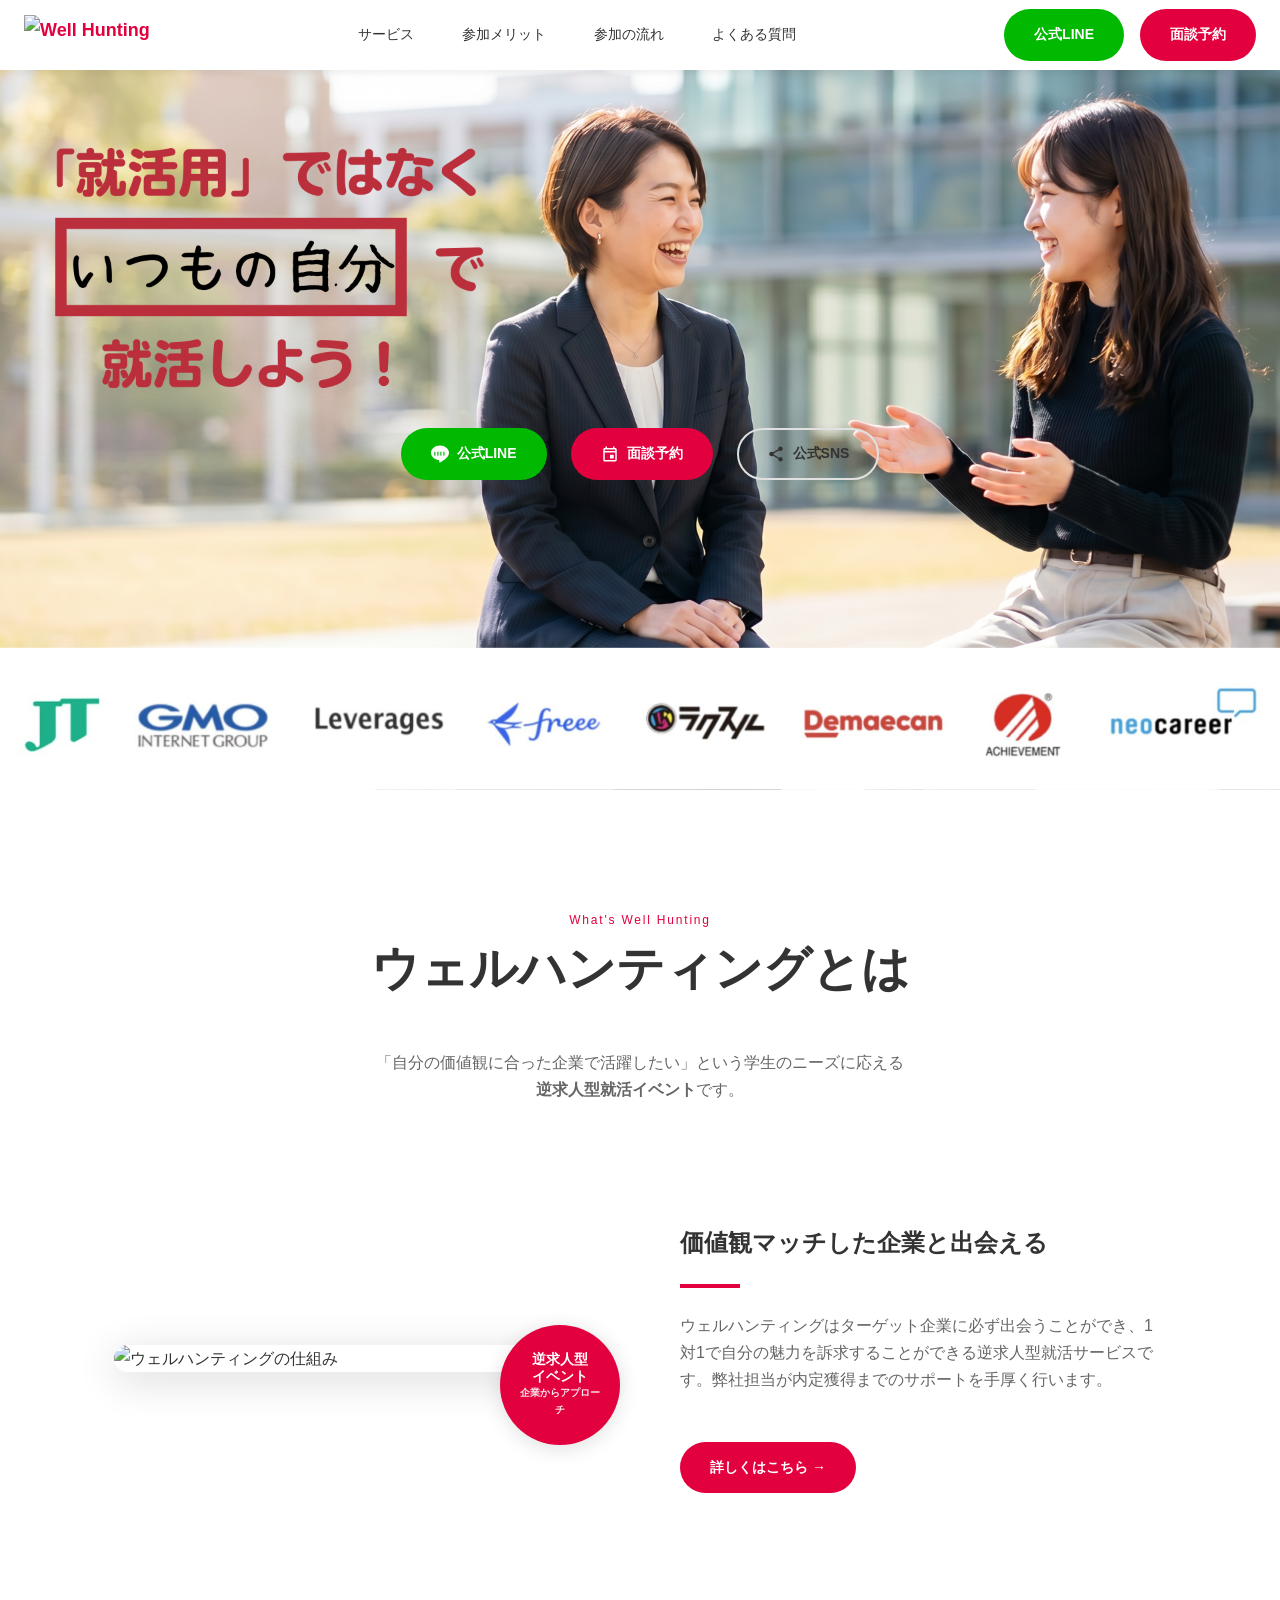
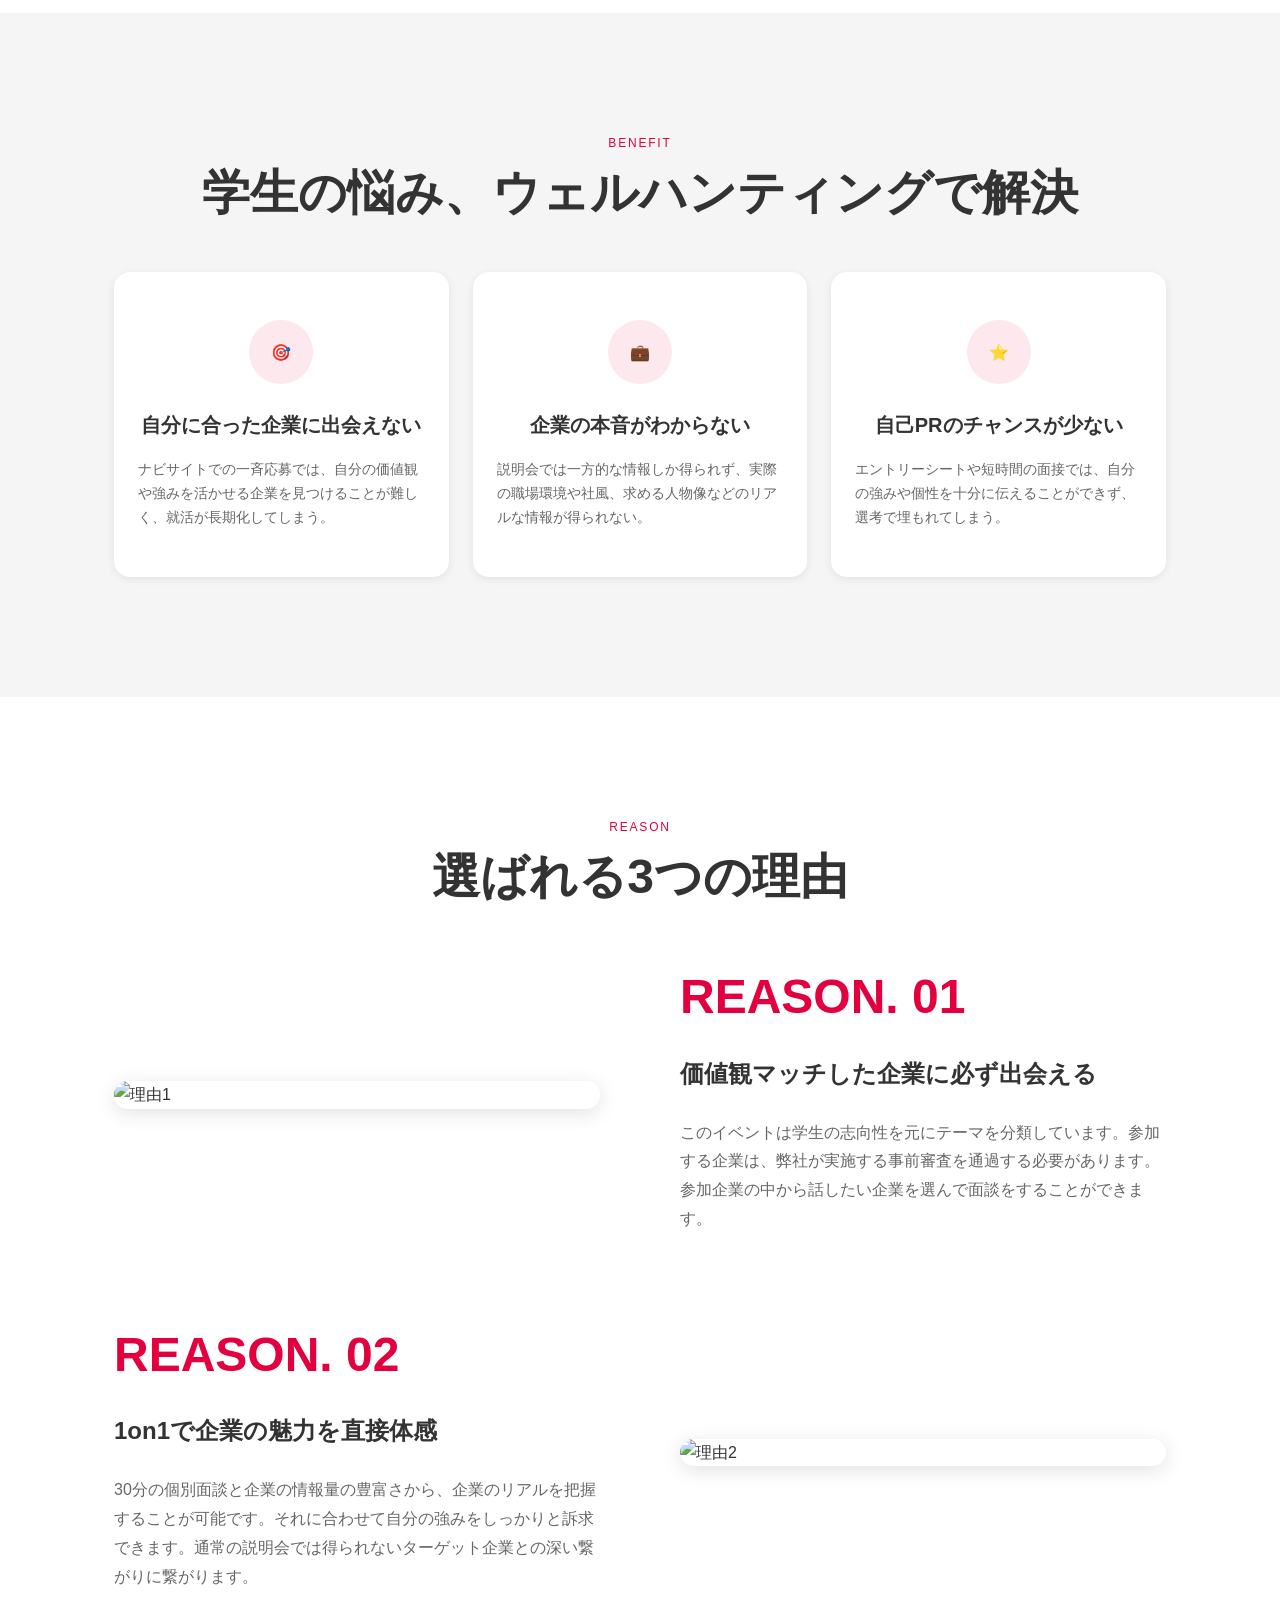
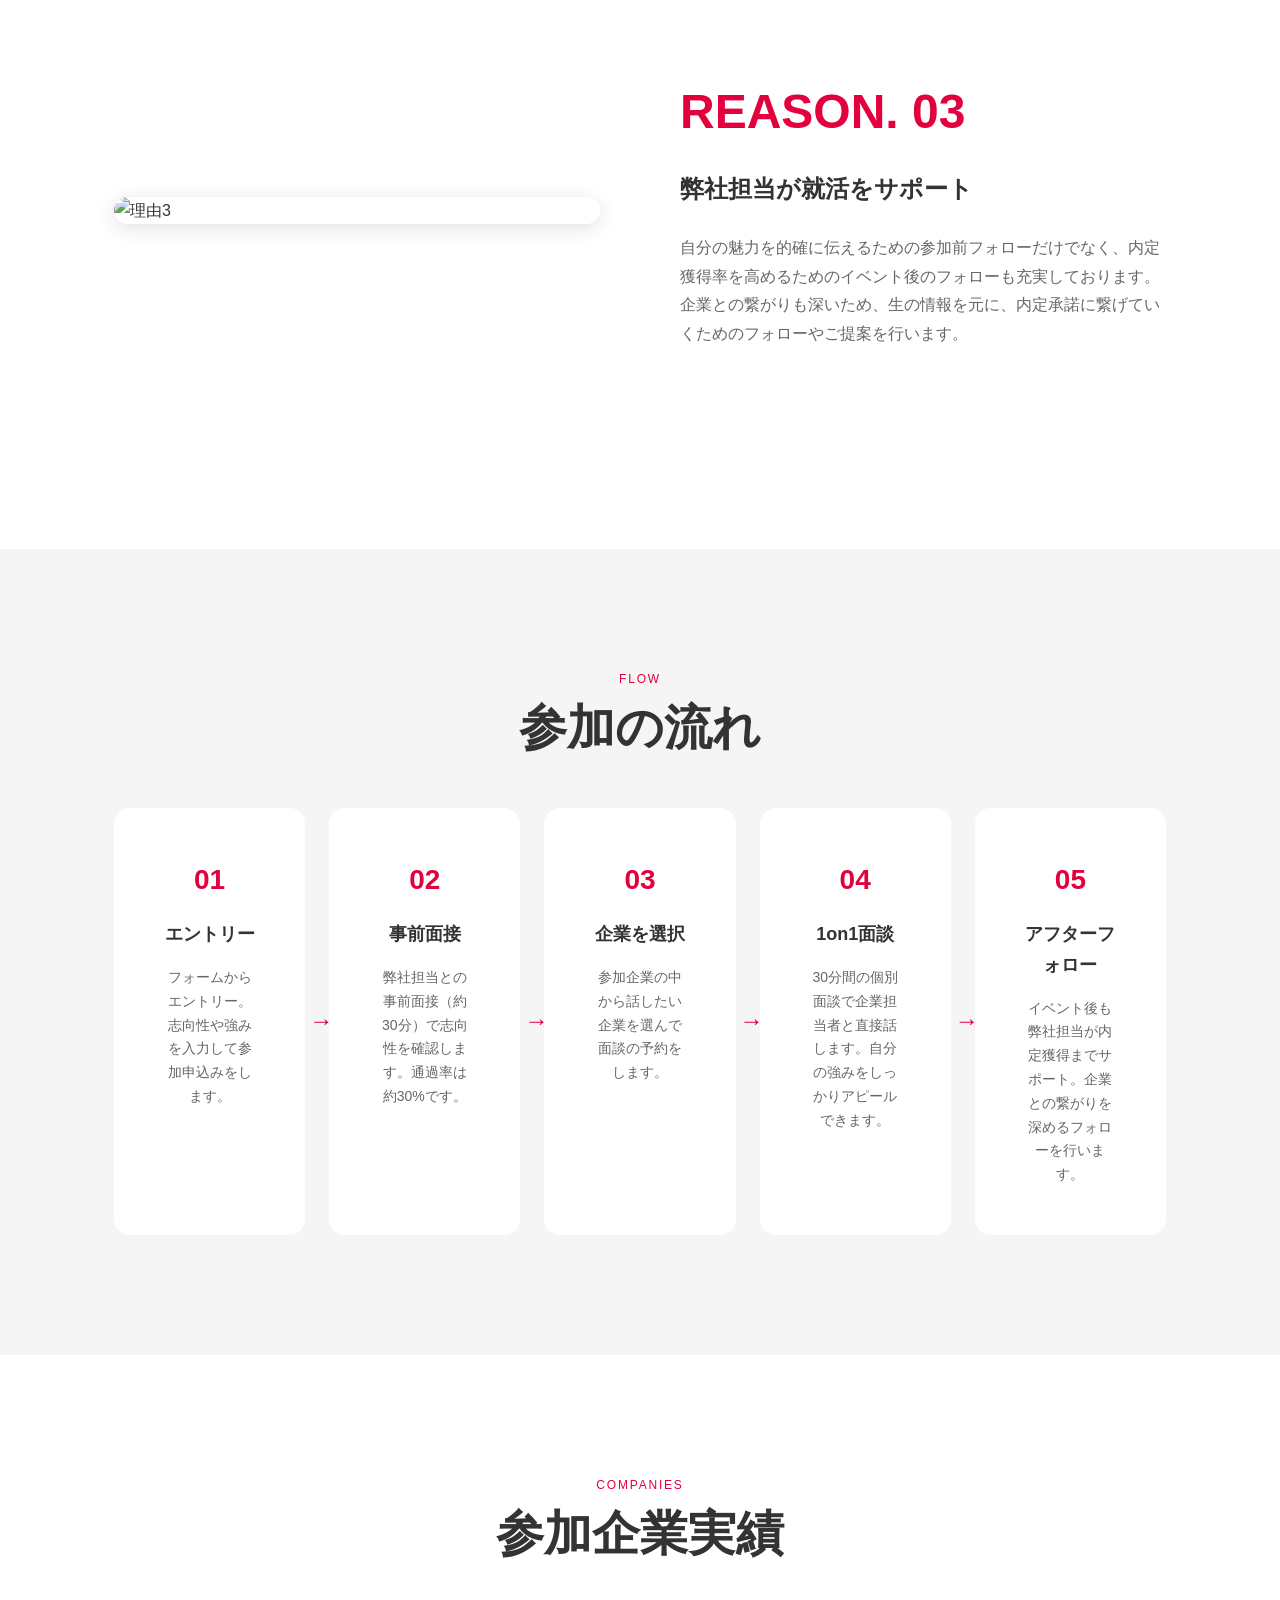
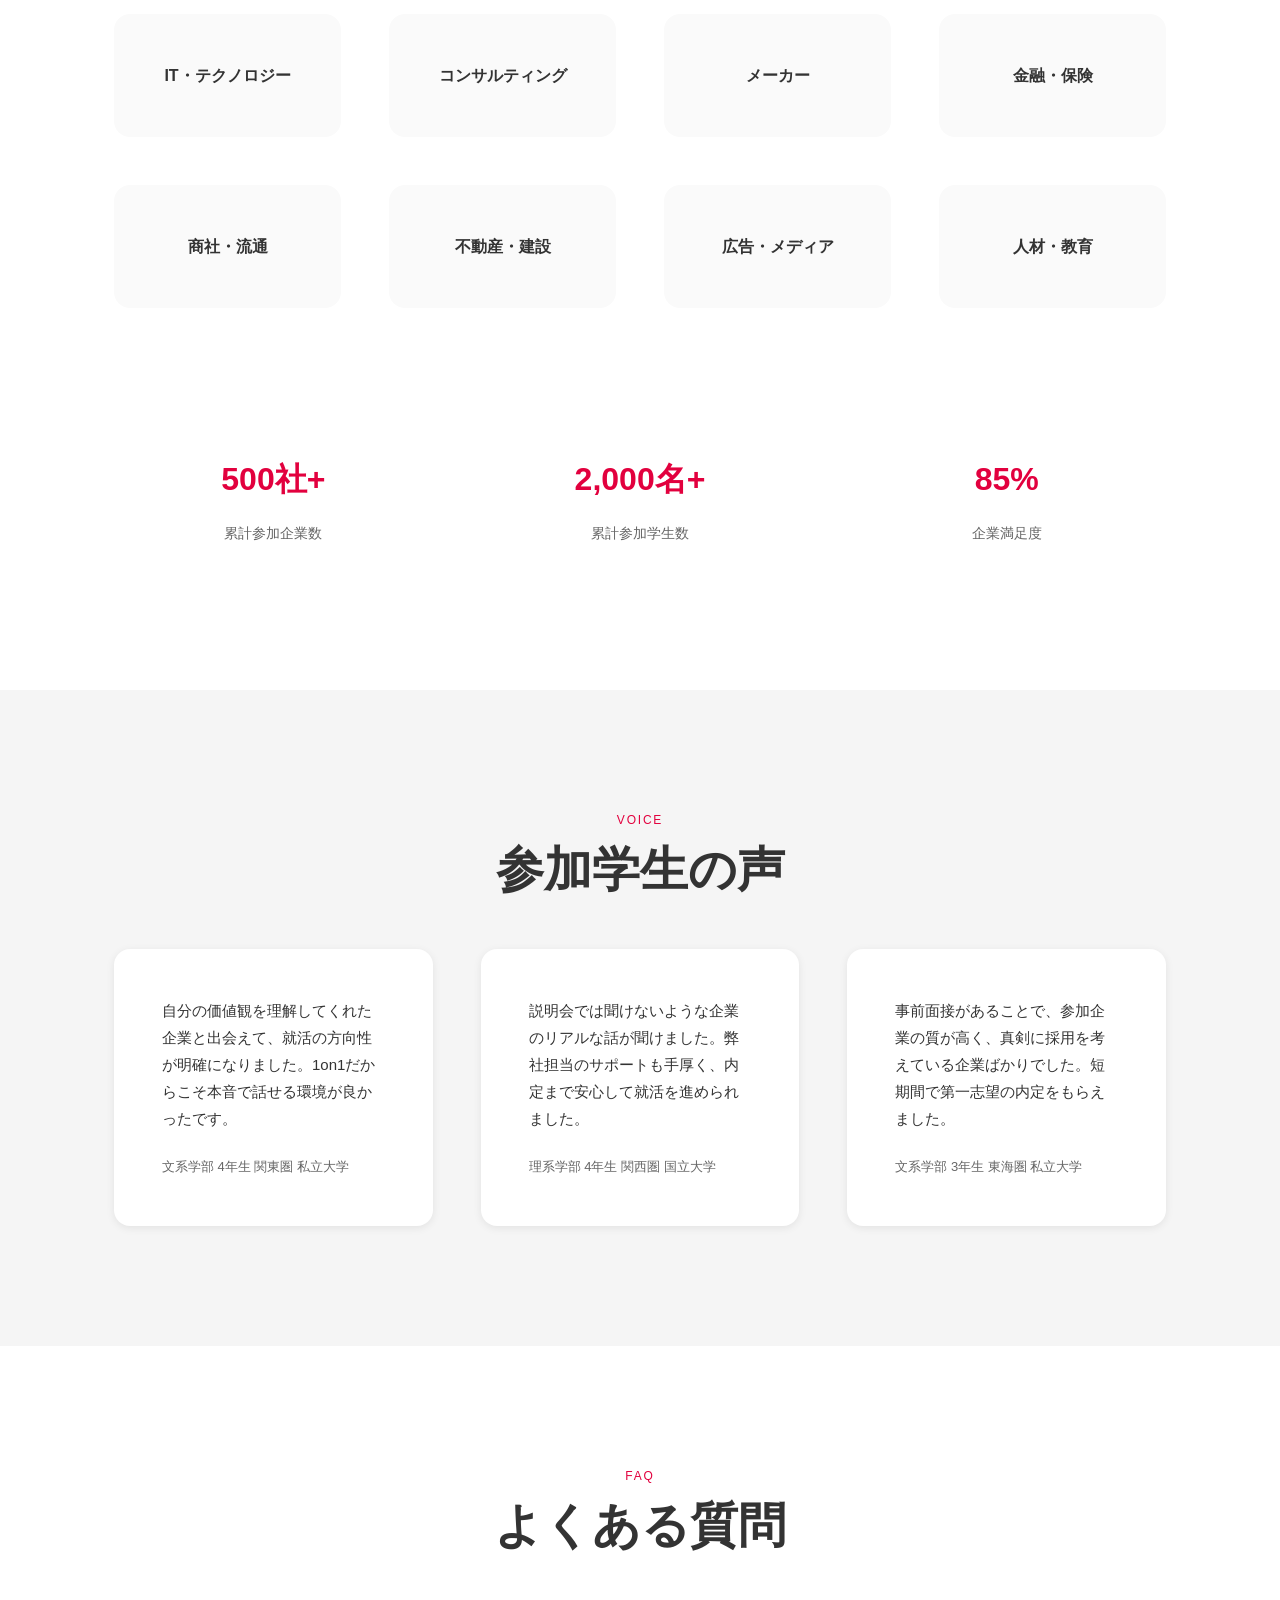
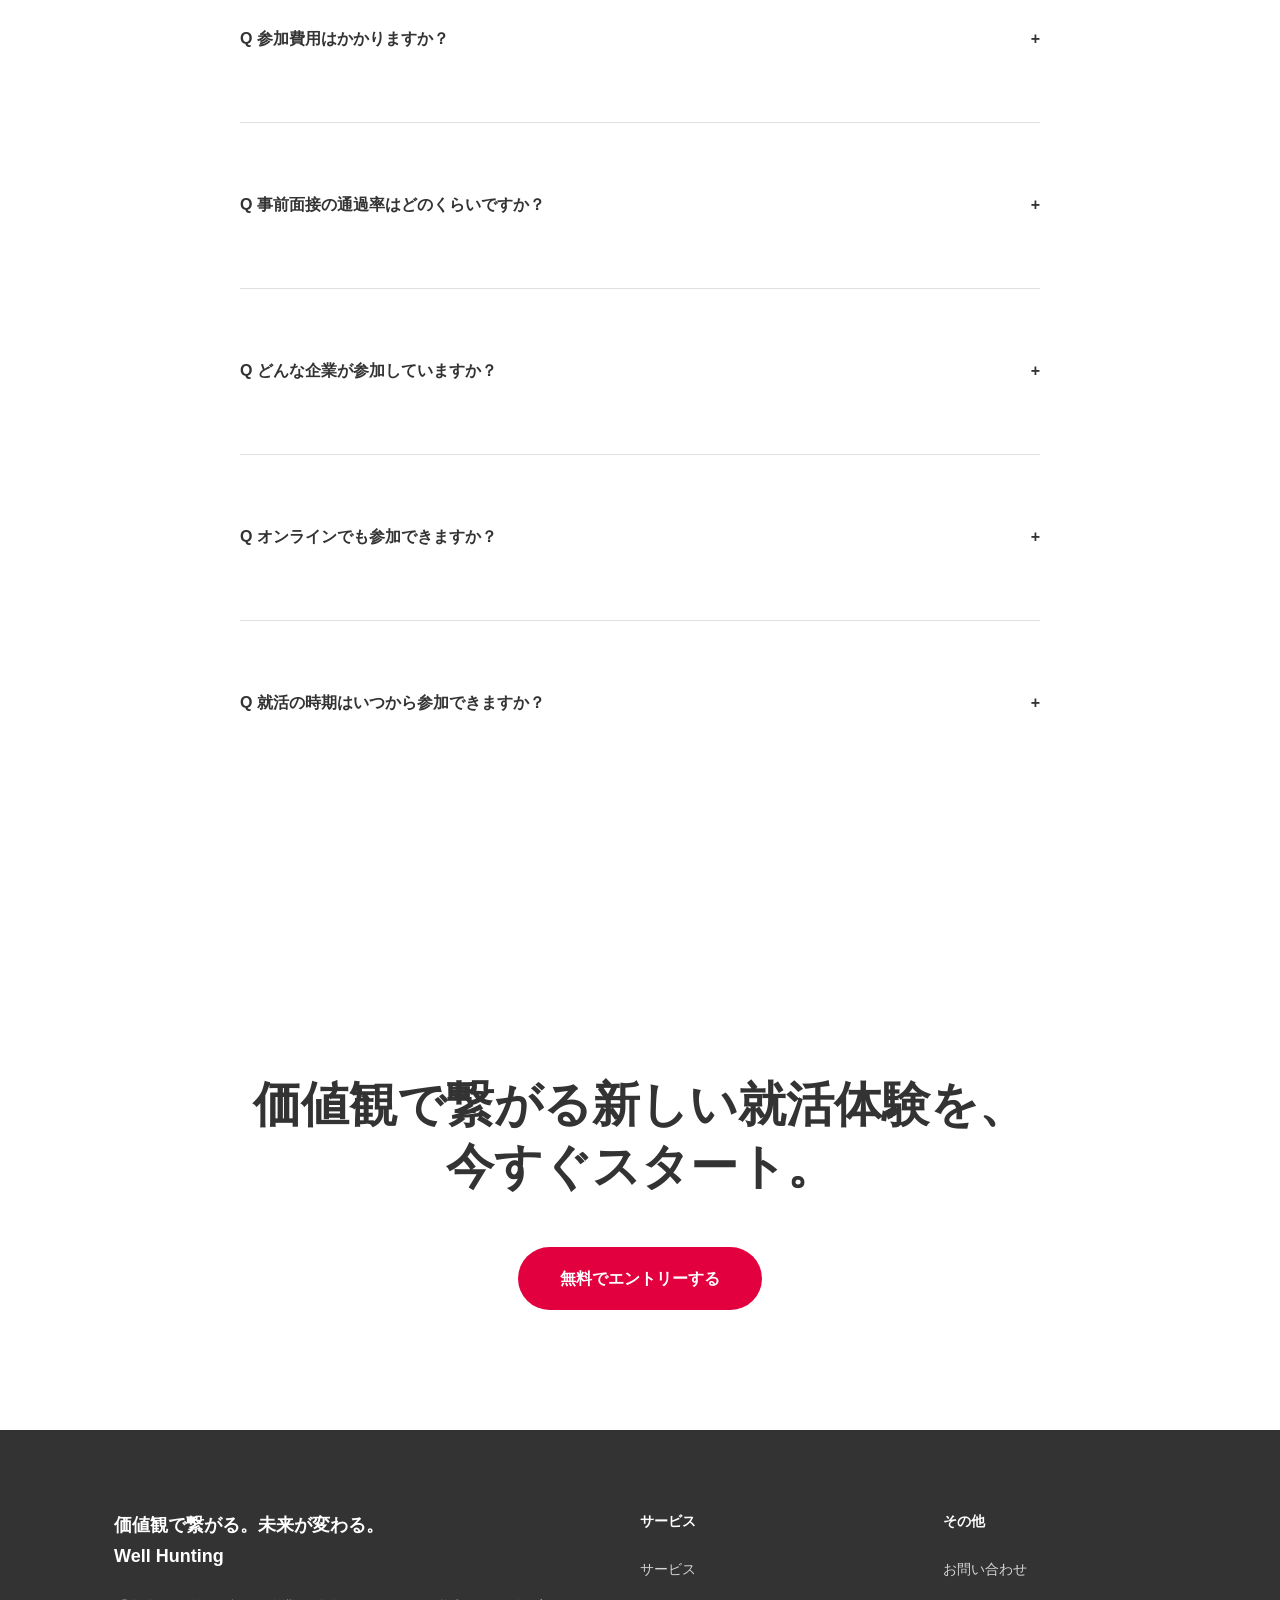
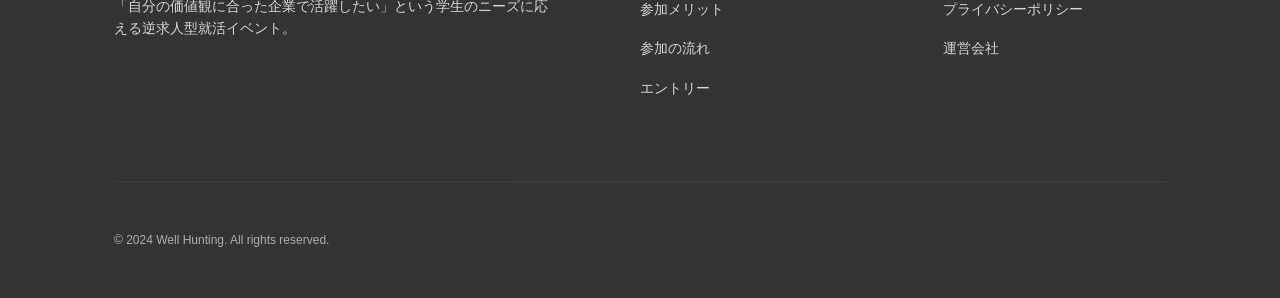
==== commit f28fd396: "Rebuild hero section with img tag and button positioning" ====
--- a/index.html
+++ b/index.html
@@ -99,75 +99,67 @@
 }
 
 .section-title {
-  font-size: clamp(24px, 4vw, 36px);
+  font-size: clamp(28px, 4vw, 48px);
   font-weight: 700;
   text-align: center;
   margin-bottom: var(--spacing-lg);
-  color: var(--color-text);
-  letter-spacing: 0.02em;
-}
-
-.section-title--red {
-  color: var(--color-primary);
-}
-
-/* ---------- Buttons ---------- */
+  line-height: 1.3;
+}
+
+/* ---------- Button Styles ---------- */
 .btn {
   display: inline-flex;
   align-items: center;
+  justify-content: center;
   gap: 8px;
-  padding: 14px 32px;
+  padding: 12px 28px;
+  font-size: 14px;
+  font-weight: 600;
   border-radius: var(--radius-full);
-  font-size: 15px;
-  font-weight: 700;
+  border: 2px solid transparent;
   cursor: pointer;
   transition: all var(--transition);
-  border: 2px solid transparent;
+  text-decoration: none;
   white-space: nowrap;
+}
+
+.btn svg {
+  width: 18px;
+  height: 18px;
 }
 
 .btn--primary {
   background: var(--color-primary);
-  color: var(--color-white);
-  border-color: var(--color-primary);
-  box-shadow: 0 4px 16px rgba(226,0,62,0.35);
+  color: white;
 }
 
 .btn--primary:hover {
   background: var(--color-primary-dark);
-  border-color: var(--color-primary-dark);
   transform: translateY(-2px);
-  box-shadow: 0 6px 24px rgba(226,0,62,0.45);
-}
-
-.btn--outline {
+  box-shadow: var(--shadow-md);
+}
+
+.btn--line {
+  background: #00B900;
+  color: white;
+}
+
+.btn--line:hover {
+  background: #009900;
+  transform: translateY(-2px);
+  box-shadow: var(--shadow-md);
+}
+
+.btn--sns {
   background: transparent;
   color: var(--color-text);
-  border-color: var(--color-text);
-}
-
-.btn--outline:hover {
-  background: var(--color-text);
-  color: var(--color-white);
-  transform: translateY(-2px);
-}
-
-.btn--outline-red {
-  background: transparent;
+  border: 2px solid var(--color-border);
+}
+
+.btn--sns:hover {
+  border-color: var(--color-primary);
   color: var(--color-primary);
-  border-color: var(--color-primary);
-  padding: 12px 40px;
-}
-
-.btn--outline-red:hover {
-  background: var(--color-primary);
-  color: var(--color-white);
-  transform: translateY(-2px);
-}
-
-.btn__arrow {
-  font-size: 18px;
-  line-height: 1;
+  background: rgba(226, 0, 62, 0.05);
 }
 
 /* =============================================
@@ -178,141 +170,46 @@
   top: 0;
   left: 0;
   right: 0;
+  height: 70px;
+  background: white;
+  box-shadow: 0 2px 8px rgba(0,0,0,0.08);
   z-index: 1000;
-  background: rgba(255,255,255,0.95);
-  backdrop-filter: blur(10px);
-  border-bottom: 1px solid rgba(0,0,0,0.06);
-  transition: box-shadow var(--transition);
-}
-
-.header.scrolled {
-  box-shadow: var(--shadow-sm);
-}
-
-.header__inner {
-  max-width: var(--container-max);
-  margin: 0 auto;
-  padding: 0 var(--spacing-md);
-  height: 120px; /* ヘッダーの高さを現在の半分に縮小 */
   display: flex;
   align-items: center;
   justify-content: space-between;
+  padding: 0 var(--spacing-md);
 }
 
 .header__logo {
-  display: flex;
-  align-items: center;
-}
-
-.header__logo-img {
-  height: 72px; /* ロゴの高さを現在の半分に縮小 */
-  width: auto;
-  display: block;
-  object-fit: contain;
-}
-
-@media (max-width: 768px) {
-  .header__logo-img {
-    height: 50px; /* モバイルでも現在の半分に縮小 */
-  }
-}
-
-.header__logo-text {
-  display: flex;
-  flex-direction: column;
-}
-
-.header__logo-sub {
-  font-size: 9px;
-  color: var(--color-primary);
-  letter-spacing: 0.05em;
-  line-height: 1.2;
-}
-
-.header__logo-main {
   font-size: 18px;
   font-weight: 700;
   color: var(--color-primary);
-  letter-spacing: 0.05em;
-  line-height: 1.2;
+  text-decoration: none;
+  display: flex;
+  align-items: center;
+  gap: 8px;
 }
 
 .header__nav {
   display: flex;
   align-items: center;
-  gap: var(--spacing-md);
-}
-
-.header__nav-link {
-  font-size: 13px;
-  font-weight: 500;
+  gap: var(--spacing-lg);
+}
+
+.header__nav a {
+  font-size: 14px;
   color: var(--color-text);
   transition: color var(--transition);
-  position: relative;
-}
-
-.header__nav-link::after {
-  content: '';
-  position: absolute;
-  bottom: -2px;
-  left: 0;
-  width: 0;
-  height: 2px;
-  background: var(--color-primary);
-  transition: width var(--transition);
-}
-
-.header__nav-link:hover {
+}
+
+.header__nav a:hover {
   color: var(--color-primary);
 }
 
-.header__nav-link:hover::after {
-  width: 100%;
-}
-
-.header__menu-btn {
-  display: none;
-  flex-direction: column;
-  gap: 5px;
-  background: var(--color-primary);
-  border: none;
-  cursor: pointer;
-  padding: 10px;
-  border-radius: var(--radius-sm);
-  width: 44px;
-  height: 44px;
+.header__actions {
+  display: flex;
   align-items: center;
-  justify-content: center;
-}
-
-.header__menu-btn span {
-  display: block;
-  width: 20px;
-  height: 2px;
-  background: white;
-  border-radius: 2px;
-  transition: all var(--transition);
-}
-
-.header__menu-btn.active span:nth-child(1) {
-  transform: translateY(7px) rotate(45deg);
-}
-
-.header__menu-btn.active span:nth-child(2) {
-  opacity: 0;
-}
-
-.header__menu-btn.active span:nth-child(3) {
-  transform: translateY(-7px) rotate(-45deg);
-}
-
-@media (max-width: 992px) {
-  .header__nav {
-    display: none;
-  }
-  .header__menu-btn {
-    display: flex;
-  }
+  gap: var(--spacing-sm);
 }
 
 /* =============================================
@@ -320,361 +217,63 @@
    ============================================= */
 .hero {
   position: relative;
+  width: 100%;
+  padding-top: 70px;
+  background: #f5f5f5;
+  overflow: hidden;
+}
+
+.hero__image-wrapper {
+  position: relative;
+  width: 100%;
+  max-width: 100%;
+  margin: 0 auto;
+}
+
+.hero__image {
+  width: 100%;
+  height: auto;
+  display: block;
+}
+
+.hero__overlay {
+  position: absolute;
+  top: 0;
+  left: 0;
+  right: 0;
+  bottom: 0;
   display: flex;
   flex-direction: column;
-  justify-content: center;
-  align-items: center;
-  overflow: hidden;
-  background-color: #000;
-  padding-top: 70px;
-  background: url('hero-student-v2.png') center/contain no-repeat;
-  min-height: auto;
-  aspect-ratio: 16 / 9;
-}
-
-.hero__image-bg {
-  position: absolute;
-  inset: 0;
-  background: url('hero-student-v2.png') center/contain no-repeat;
-  opacity: 1;
-  z-index: 0;
-}
-
-.hero::before {
-  content: '';
-  position: absolute;
-  inset: 0;
-  background: transparent;
-  z-index: 1;
-  pointer-events: none;
-}
-
-.hero__network {
-  position: absolute;
-  inset: 0;
-  z-index: 2;
-  display: none;
-}
-
-#networkCanvas {
-  width: 100%;
-  height: 100%;
-  display: none;
-}
-
-.hero__blobs {
-  position: absolute;
-  inset: 0;
-  z-index: 3;
-  pointer-events: none;
-  display: block;
-}
-
-.hero__container {
-  display: flex;
-  flex-direction: column;
-  justify-content: center;
-  align-items: flex-start;
-  width: 100%;
-  max-width: 1200px;
-  margin: 0 auto;
-  padding: 0 var(--spacing-lg);
-  position: relative;
-  z-index: 10;
-}
-
-.hero__image {
-  display: none;
-}
-
-.hero__image-img {
-  display: none;
-}
-
-.hero__tagline {
-  font-size: 24px;
-  font-weight: 600;
-  line-height: 1.6;
-  color: #ffffff;
-  margin: var(--spacing-md) 0 var(--spacing-lg) 0;
-  text-shadow: 0 2px 10px rgba(0, 0, 0, 0.3);
-}
-
-.hero__tagline-emphasis {
-  color: #ff6b9d;
-  font-size: 28px;
-  font-weight: 700;
-  display: inline-block;
-}
-
-.hero__companies {
-  width: 100%;
-  text-align: center;
-  margin-top: var(--spacing-xl);
-  position: relative;
-  z-index: 10;
-}
-
-.hero__companies-label {
-  font-size: 14px;
-  color: #999;
-  margin-bottom: var(--spacing-md);
-  letter-spacing: 0.05em;
-}
-
-.hero__companies-logos {
-  display: flex;
-  justify-content: center;
-  align-items: center;
-  flex-wrap: wrap;
-  gap: var(--spacing-lg);
-  max-width: 1200px;
-  margin: 0 auto;
-}
-
-.hero__company-logo {
-  font-size: 12px;
-  font-weight: 600;
-  color: #666;
-  padding: var(--spacing-sm) var(--spacing-md);
-  border: 1px solid #ddd;
-  border-radius: 6px;
-  background: #fafafa;
-  transition: all 0.3s ease;
-}
-
-.hero__company-logo:hover {
-  border-color: var(--color-primary);
-  color: var(--color-primary);
-  background: rgba(226, 0, 62, 0.05);
-}
-
-.hero__blob {
-  position: absolute;
-  border-radius: 50%;
-  filter: blur(60px);
-  opacity: 0.3;
-}
-
-.hero__blob--1 {
-  width: 400px;
-  height: 400px;
-  background: radial-gradient(circle, #ffb3c6, transparent);
-  top: 10%;
-  left: -5%;
-  animation: blobFloat 8s ease-in-out infinite;
-}
-
-.hero__blob--2 {
-  width: 300px;
-  height: 300px;
-  background: radial-gradient(circle, #ff6b9d, transparent);
-  bottom: 20%;
-  right: 10%;
-  animation: blobFloat 10s ease-in-out infinite reverse;
-}
-
-@keyframes blobFloat {
-  0%, 100% { transform: translate(0, 0) scale(1); }
-  33% { transform: translate(20px, -20px) scale(1.05); }
-  66% { transform: translate(-10px, 15px) scale(0.95); }
-}
-
-.hero__content {
-  position: relative;
-  z-index: 2;
-  max-width: var(--container-max);
-  margin: 0 auto;
-  padding: 0 var(--spacing-md);
-  width: 100%;
-  display: flex;
-  flex-direction: column;
-  justify-content: center;
-  min-height: calc(100vh - 70px);
-}
-
-.hero__title {
-  font-size: clamp(36px, 6vw, 72px);
-  font-weight: 700;
-  line-height: 1.3;
-  margin-bottom: var(--spacing-md);
-  color: #ffffff;
-  letter-spacing: -0.01em;
-  text-shadow: 0 2px 10px rgba(0, 0, 0, 0.3);
-}
-
-.hero__title-line {
-  display: block;
-}
-
-.hero__subtitle {
-  font-size: clamp(14px, 2vw, 18px);
-  line-height: 1.8;
-  color: rgba(255, 255, 255, 0.95);
-  margin-bottom: var(--spacing-lg);
-  max-width: 600px;
-  text-shadow: 0 2px 8px rgba(0, 0, 0, 0.2);
-}
-
-.hero__actions {
-  display: flex;
-  gap: var(--spacing-md);
-  flex-wrap: wrap;
-}
-
-.btn--line {
-  background: #06C755;
-  color: white;
-  border-color: #06C755;
-}
-
-.btn--line:hover {
-  background: #05b34c;
-  border-color: #05b34c;
-  transform: translateY(-2px);
-}
-
-.btn--sns {
-  background: #333;
-  color: white;
-  border-color: #333;
-}
-
-.btn--sns:hover {
-  background: #000;
-  border-color: #000;
-  transform: translateY(-2px);
-}
-
-@media (max-width: 768px) {
-  .hero {
-    padding-top: 60px;
-    text-align: center;
-  }
-  .hero__container {
-    align-items: center;
-    padding: 0 var(--spacing-md);
-  }
-  .hero__actions {
-    justify-content: center;
-    width: 100%;
-  }
-  .btn {
-    width: 100%;
-    justify-content: center;
-  }
-}
-
-/* =============================================
-   FLOATING NAV
-   ============================================= */
-.floating-nav {
-  position: fixed;
-  bottom: 30px;
-  right: 30px;
-  z-index: 900;
-  display: flex;
-  flex-direction: column;
-  gap: 12px;
-  transition: transform 0.3s ease, opacity 0.3s ease;
-}
-
-.floating-nav.hidden {
-  transform: translateY(20px);
-  opacity: 0;
-  pointer-events: none;
-}
-
-.floating-btn {
-  width: 60px;
-  height: 60px;
-  border-radius: 50%;
-  display: flex;
   align-items: center;
   justify-content: center;
-  color: white;
-  box-shadow: var(--shadow-md);
-  transition: all 0.3s ease;
-  position: relative;
-}
-
-.floating-btn:hover {
-  transform: scale(1.1);
-  box-shadow: var(--shadow-lg);
-}
-
-.floating-btn--line {
-  background: #06C755;
-}
-
-.floating-btn--reserve {
-  background: var(--color-primary);
-}
-
-.floating-btn--sns {
-  background: #333;
-}
-
-.floating-btn--top {
-  background: white;
-  color: var(--color-text);
-  width: 50px;
-  height: 50px;
-  margin-top: 8px;
-}
-
-.floating-btn__label {
-  position: absolute;
-  right: 70px;
-  background: rgba(0,0,0,0.8);
-  color: white;
-  padding: 6px 12px;
-  border-radius: 4px;
-  font-size: 12px;
-  white-space: nowrap;
-  opacity: 0;
-  transform: translateX(10px);
-  transition: all 0.3s ease;
-  pointer-events: none;
-}
-
-.floating-btn:hover .floating-btn__label {
-  opacity: 1;
-  transform: translateX(0);
-}
-
-@media (max-width: 768px) {
-  .floating-nav {
-    bottom: 20px;
-    right: 20px;
-  }
-  .floating-btn {
-    width: 50px;
-    height: 50px;
-  }
-  .floating-btn__label {
-    display: none;
-  }
+  padding: var(--spacing-xl);
+  z-index: 10;
+}
+
+.hero__buttons {
+  display: flex;
+  gap: var(--spacing-md);
+  justify-content: center;
+  flex-wrap: wrap;
+  margin-top: var(--spacing-lg);
 }
 
 /* =============================================
-   ABOUT / SERVICE
+   SERVICE
    ============================================= */
 .service {
   padding: var(--spacing-2xl) 0;
-  background: var(--color-bg);
 }
 
 .service__intro {
   text-align: center;
-  max-width: 800px;
-  margin: 0 auto var(--spacing-xl);
+  margin-bottom: var(--spacing-2xl);
 }
 
 .service__intro-text {
-  font-size: 18px;
-  line-height: 1.8;
+  font-size: 16px;
   color: var(--color-text-light);
+  margin-top: var(--spacing-md);
 }
 
 .service__grid {
@@ -687,16 +286,15 @@
 @media (max-width: 992px) {
   .service__grid {
     grid-template-columns: 1fr;
-    gap: var(--spacing-lg);
   }
 }
 
 .service__content-title {
-  font-size: 28px;
+  font-size: 24px;
   font-weight: 700;
   margin-bottom: var(--spacing-md);
   position: relative;
-  padding-bottom: 15px;
+  padding-bottom: var(--spacing-md);
 }
 
 .service__content-title::after {
@@ -850,12 +448,11 @@
   flex: 1;
 }
 
-.reason__num {
-  font-size: 14px;
+.reason__number {
+  font-size: 48px;
   font-weight: 700;
   color: var(--color-primary);
-  margin-bottom: 8px;
-  display: block;
+  margin-bottom: var(--spacing-sm);
 }
 
 .reason__title {
@@ -867,6 +464,7 @@
 .reason__text {
   font-size: 16px;
   color: var(--color-text-light);
+  line-height: 1.8;
 }
 
 /* =============================================
@@ -874,51 +472,71 @@
    ============================================= */
 .flow {
   padding: var(--spacing-2xl) 0;
-  background: var(--color-bg-light);
-}
-
-.flow__steps {
+  background: var(--color-bg-gray);
+}
+
+.flow__grid {
   display: grid;
   grid-template-columns: repeat(5, 1fr);
-  gap: var(--spacing-sm);
-  position: relative;
+  gap: var(--spacing-md);
 }
 
 @media (max-width: 992px) {
-  .flow__steps {
+  .flow__grid {
+    grid-template-columns: repeat(2, 1fr);
+  }
+}
+
+@media (max-width: 640px) {
+  .flow__grid {
     grid-template-columns: 1fr;
-    gap: var(--spacing-md);
   }
 }
 
 .flow__step {
   background: white;
-  padding: var(--spacing-md);
-  border-radius: var(--radius-md);
+  padding: var(--spacing-lg);
+  border-radius: var(--radius-lg);
   text-align: center;
-  box-shadow: var(--shadow-sm);
   position: relative;
-  z-index: 2;
-}
-
-.flow__step-num {
+}
+
+.flow__step::after {
+  content: '→';
+  position: absolute;
+  right: -28px;
+  top: 50%;
+  transform: translateY(-50%);
   font-size: 24px;
+  color: var(--color-primary);
+}
+
+.flow__step:last-child::after {
+  display: none;
+}
+
+@media (max-width: 992px) {
+  .flow__step::after {
+    display: none;
+  }
+}
+
+.flow__number {
+  font-size: 28px;
   font-weight: 700;
-  color: #eee;
-  margin-bottom: 8px;
-}
-
-.flow__step-title {
-  font-size: 16px;
+  color: var(--color-primary);
+  margin-bottom: var(--spacing-sm);
+}
+
+.flow__title {
+  font-size: 18px;
   font-weight: 700;
-  margin-bottom: 12px;
-  color: var(--color-primary);
-}
-
-.flow__step-text {
-  font-size: 13px;
+  margin-bottom: var(--spacing-sm);
+}
+
+.flow__text {
+  font-size: 14px;
   color: var(--color-text-light);
-  text-align: left;
 }
 
 /* =============================================
@@ -928,26 +546,41 @@
   padding: var(--spacing-2xl) 0;
 }
 
+.companies__intro {
+  text-align: center;
+  margin-bottom: var(--spacing-2xl);
+}
+
 .companies__grid {
   display: grid;
   grid-template-columns: repeat(4, 1fr);
-  gap: var(--spacing-md);
-  margin-bottom: var(--spacing-xl);
-}
-
-@media (max-width: 768px) {
+  gap: var(--spacing-lg);
+  margin-bottom: var(--spacing-2xl);
+}
+
+@media (max-width: 992px) {
   .companies__grid {
     grid-template-columns: repeat(2, 1fr);
   }
 }
 
-.companies__item {
-  background: var(--color-bg-gray);
-  padding: var(--spacing-md);
-  border-radius: var(--radius-md);
+@media (max-width: 640px) {
+  .companies__grid {
+    grid-template-columns: 1fr;
+  }
+}
+
+.companies__category {
+  background: var(--color-bg-light);
+  padding: var(--spacing-lg);
+  border-radius: var(--radius-lg);
   text-align: center;
+}
+
+.companies__category-title {
+  font-size: 16px;
   font-weight: 700;
-  color: var(--color-text-light);
+  color: var(--color-text);
 }
 
 .companies__stats {
@@ -957,25 +590,26 @@
   text-align: center;
 }
 
-@media (max-width: 768px) {
+@media (max-width: 640px) {
   .companies__stats {
     grid-template-columns: 1fr;
-    gap: var(--spacing-md);
-  }
-}
-
-.companies__stat-num {
-  font-size: 48px;
+  }
+}
+
+.companies__stat {
+  padding: var(--spacing-md);
+}
+
+.companies__stat-number {
+  font-size: 32px;
   font-weight: 700;
   color: var(--color-primary);
-  display: block;
-  line-height: 1;
-  margin-bottom: 8px;
 }
 
 .companies__stat-label {
   font-size: 14px;
-  color: var(--color-text-muted);
+  color: var(--color-text-light);
+  margin-top: var(--spacing-sm);
 }
 
 /* =============================================
@@ -989,7 +623,7 @@
 .voice__grid {
   display: grid;
   grid-template-columns: repeat(3, 1fr);
-  gap: var(--spacing-md);
+  gap: var(--spacing-lg);
 }
 
 @media (max-width: 992px) {
@@ -1000,48 +634,21 @@
 
 .voice__card {
   background: white;
-  padding: var(--spacing-lg) var(--spacing-md);
+  padding: var(--spacing-lg);
   border-radius: var(--radius-lg);
   box-shadow: var(--shadow-sm);
-  position: relative;
-}
-
-.voice__card::before {
-  content: '"';
-  position: absolute;
-  top: 20px;
-  left: 20px;
-  font-size: 60px;
-  color: var(--color-primary-pale);
-  font-family: serif;
-  line-height: 1;
 }
 
 .voice__text {
   font-size: 15px;
+  color: var(--color-text);
+  margin-bottom: var(--spacing-md);
   line-height: 1.8;
-  margin-bottom: var(--spacing-md);
-  position: relative;
-  z-index: 2;
-}
-
-.voice__user {
-  display: flex;
-  align-items: center;
-  gap: 12px;
-}
-
-.voice__user-info {
+}
+
+.voice__meta {
   font-size: 13px;
-}
-
-.voice__user-name {
-  font-weight: 700;
-  display: block;
-}
-
-.voice__user-meta {
-  color: var(--color-text-muted);
+  color: var(--color-text-light);
 }
 
 /* =============================================
@@ -1051,258 +658,295 @@
   padding: var(--spacing-2xl) 0;
 }
 
-.faq__list {
+.faq__grid {
   max-width: 800px;
   margin: 0 auto;
 }
 
 .faq__item {
+  margin-bottom: var(--spacing-lg);
   border-bottom: 1px solid var(--color-border);
+  padding-bottom: var(--spacing-lg);
+}
+
+.faq__item:last-child {
+  border-bottom: none;
 }
 
 .faq__question {
+  background: none;
+  border: none;
   width: 100%;
+  text-align: left;
+  font-size: 16px;
+  font-weight: 600;
+  color: var(--color-text);
+  cursor: pointer;
   padding: var(--spacing-md) 0;
   display: flex;
   justify-content: space-between;
   align-items: center;
-  background: none;
-  border: none;
-  cursor: pointer;
-  text-align: left;
-  font-size: 16px;
-  font-weight: 700;
-  transition: color 0.3s ease;
+  transition: color var(--transition);
 }
 
 .faq__question:hover {
   color: var(--color-primary);
 }
 
-.faq__icon {
-  font-size: 20px;
-  color: var(--color-primary);
-  transition: transform 0.3s ease;
-}
-
-.faq__item.active .faq__icon {
-  transform: rotate(45deg);
-}
-
 .faq__answer {
+  font-size: 15px;
+  color: var(--color-text-light);
+  line-height: 1.8;
   max-height: 0;
   overflow: hidden;
   transition: max-height 0.3s ease;
-  background: var(--color-bg-light);
-  border-radius: var(--radius-md);
-}
-
-.faq__item.active .faq__answer {
-  max-height: 200px;
+}
+
+.faq__answer.active {
+  max-height: 500px;
   margin-bottom: var(--spacing-md);
 }
 
-.faq__answer-inner {
-  padding: var(--spacing-md);
-  font-size: 15px;
+/* =============================================
+   CTA
+   ============================================= */
+.cta {
+  padding: var(--spacing-2xl) 0;
+  text-align: center;
+}
+
+.cta__title {
+  font-size: clamp(28px, 4vw, 48px);
+  font-weight: 700;
+  margin-bottom: var(--spacing-lg);
+  line-height: 1.3;
+}
+
+.cta__subtitle {
+  font-size: 16px;
   color: var(--color-text-light);
-}
-
-/* =============================================
-   ACTION POINT
-   ============================================= */
-.action-point {
-  padding: var(--spacing-xl) 0;
-  background: var(--color-primary);
-  color: white;
-  text-align: center;
-}
-
-.action-point--3 {
-  background: #333;
-}
-
-.action-point__card-title {
-  font-size: 28px;
-  font-weight: 700;
-  margin-bottom: var(--spacing-sm);
-}
-
-.action-point__card-text {
-  font-size: 16px;
   margin-bottom: var(--spacing-lg);
-  opacity: 0.9;
-}
-
-.action-point__card-btns {
-  display: flex;
-  justify-content: center;
-  gap: var(--spacing-md);
-  flex-wrap: wrap;
-}
-
-.btn--large {
-  padding: 18px 48px;
-  font-size: 18px;
-}
-
-.btn--outline-white {
-  background: transparent;
-  color: white;
-  border-color: white;
-}
-
-.btn--outline-white:hover {
-  background: white;
-  color: #333;
 }
 
 /* =============================================
    FOOTER
    ============================================= */
 .footer {
-  padding: var(--spacing-xl) 0 var(--spacing-md);
-  background: var(--color-bg-gray);
-  border-top: 1px solid var(--color-border);
-}
-
-.footer__top {
+  background: var(--color-text);
+  color: white;
+  padding: var(--spacing-xl) 0 var(--spacing-lg);
+}
+
+.footer__content {
+  display: grid;
+  grid-template-columns: 2fr 1fr 1fr;
+  gap: var(--spacing-xl);
+  margin-bottom: var(--spacing-xl);
+}
+
+@media (max-width: 768px) {
+  .footer__content {
+    grid-template-columns: 1fr;
+  }
+}
+
+.footer__brand {
+  display: flex;
+  flex-direction: column;
+  gap: var(--spacing-md);
+}
+
+.footer__logo {
+  font-size: 18px;
+  font-weight: 700;
+}
+
+.footer__description {
+  font-size: 14px;
+  opacity: 0.8;
+  line-height: 1.6;
+}
+
+.footer__section-title {
+  font-size: 14px;
+  font-weight: 700;
+  margin-bottom: var(--spacing-md);
+}
+
+.footer__links {
+  display: flex;
+  flex-direction: column;
+  gap: var(--spacing-sm);
+}
+
+.footer__link {
+  font-size: 14px;
+  opacity: 0.8;
+  transition: opacity var(--transition);
+}
+
+.footer__link:hover {
+  opacity: 1;
+}
+
+.footer__bottom {
+  border-top: 1px solid rgba(255,255,255,0.1);
+  padding-top: var(--spacing-lg);
   display: flex;
   justify-content: space-between;
   align-items: center;
-  margin-bottom: var(--spacing-xl);
-  flex-wrap: wrap;
-  gap: var(--spacing-lg);
-}
-
-.footer__logo {
+  font-size: 12px;
+  opacity: 0.6;
+}
+
+@media (max-width: 640px) {
+  .footer__bottom {
+    flex-direction: column;
+    gap: var(--spacing-md);
+    text-align: center;
+  }
+}
+
+/* =============================================
+   FLOATING NAV
+   ============================================= */
+.floating-nav {
+  position: fixed;
+  bottom: 30px;
+  right: 30px;
+  display: flex;
+  flex-direction: column;
+  gap: var(--spacing-sm);
+  z-index: 999;
+}
+
+.floating-nav.hidden {
+  display: none;
+}
+
+.floating-btn {
+  width: 60px;
+  height: 60px;
+  border-radius: 50%;
   display: flex;
   align-items: center;
-  gap: 12px;
-}
-
-.footer__logo-icon {
-  width: 40px;
-  height: 40px;
-}
-
-.footer__logo-text {
-  display: flex;
-  flex-direction: column;
-}
-
-.footer__logo-sub {
-  font-size: 10px;
-  color: var(--color-primary);
-}
-
-.footer__logo-main {
-  font-size: 20px;
-  font-weight: 700;
-  color: var(--color-primary);
-}
-
-.footer__nav {
-  display: flex;
-  gap: var(--spacing-md);
-  flex-wrap: wrap;
-}
-
-.footer__nav-link {
-  font-size: 14px;
-  color: var(--color-text-light);
-  transition: color 0.3s ease;
-}
-
-.footer__nav-link:hover {
-  color: var(--color-primary);
-}
-
-.footer__bottom {
-  padding-top: var(--spacing-md);
-  border-top: 1px solid var(--color-border);
-  display: flex;
   justify-content: center;
-  align-items: center;
-  gap: var(--spacing-md);
-  flex-wrap: wrap;
+  box-shadow: var(--shadow-md);
+  transition: all var(--transition);
+  position: relative;
+  text-decoration: none;
+}
+
+.floating-btn:hover {
+  transform: scale(1.1);
+  box-shadow: var(--shadow-lg);
+}
+
+.floating-btn--line {
+  background: #00B900;
+  color: white;
+}
+
+.floating-btn--reserve {
+  background: var(--color-primary);
+  color: white;
+}
+
+.floating-btn--sns {
+  background: #f0f0f0;
+  color: var(--color-text);
+}
+
+.floating-btn--top {
+  background: var(--color-primary);
+  color: white;
+}
+
+.floating-btn__label {
+  position: absolute;
+  right: 80px;
+  background: rgba(0,0,0,0.8);
+  color: white;
+  padding: 6px 12px;
+  border-radius: 4px;
   font-size: 12px;
-  color: var(--color-text-muted);
-}
-
-.footer__copy {
-  width: 100%;
-  text-align: center;
-  margin-top: 12px;
-}
-
+  white-space: nowrap;
+  opacity: 0;
+  pointer-events: none;
+  transition: opacity var(--transition);
+}
+
+.floating-btn:hover .floating-btn__label {
+  opacity: 1;
+}
+
+@media (max-width: 640px) {
+  .floating-nav {
+    bottom: 20px;
+    right: 20px;
+  }
+
+  .floating-btn {
+    width: 50px;
+    height: 50px;
+  }
+
+  .floating-btn__label {
+    display: none;
+  }
+}
+
+/* =============================================
+   RESPONSIVE
+   ============================================= */
 @media (max-width: 768px) {
-  .footer__top {
-    flex-direction: column;
-    text-align: center;
-  }
-  .footer__nav {
-    justify-content: center;
+  .header__nav {
+    display: none;
+  }
+
+  .section-title {
+    font-size: 28px;
   }
 }
   </style>
 </head>
-<body id="top">
-
+<body>
   <!-- ========== HEADER ========== -->
-  <header class="header" id="header">
-    <div class="header__inner">
-      <a href="#top" class="header__logo">
-        <img src="logo.png" alt="Well Hunting" class="header__logo-img">
-      </a>
-      <nav class="header__nav">
-        <a href="#service" class="header__nav-link">サービス</a>
-        <a href="#reason" class="header__nav-link">参加メリット</a>
-        <a href="#flow" class="header__nav-link">参加の流れ</a>
-        <a href="#faq" class="header__nav-link">よくある質問</a>
-        <a href="https://s.lmes.jp/landing-qr/2007401682-Ja2Mg94n?uLand=cLiqiL" target="_blank" class="btn btn--line" style="padding: 10px 20px; font-size: 13px;">公式LINE</a>
-        <a href="https://s.lmes.jp/landing-qr/2007401682-Ja2Mg94n?uLand=Ztp8LA" target="_blank" class="btn btn--primary" style="padding: 10px 20px; font-size: 13px;">面談予約</a>
-      </nav>
-      <button class="header__menu-btn" id="menuBtn">
-        <span></span>
-        <span></span>
-        <span></span>
-      </button>
+  <header class="header" id="top">
+    <a href="#top" class="header__logo">
+      <img src="logo.png" alt="Well Hunting" style="height: 40px; width: auto;">
+    </a>
+    <nav class="header__nav">
+      <a href="#service">サービス</a>
+      <a href="#benefit">参加メリット</a>
+      <a href="#reason">参加の流れ</a>
+      <a href="#faq">よくある質問</a>
+    </nav>
+    <div class="header__actions">
+      <a href="https://s.lmes.jp/landing-qr/2007401682-Ja2Mg94n?uLand=cLiqiL" target="_blank" class="btn btn--line">公式LINE</a>
+      <a href="https://s.lmes.jp/landing-qr/2007401682-Ja2Mg94n?uLand=Ztp8LA" target="_blank" class="btn btn--primary">面談予約</a>
     </div>
   </header>
 
   <!-- ========== HERO ========== -->
   <section class="hero">
-    <div class="hero__image-bg"></div>
-    <div class="hero__network">
-      <canvas id="networkCanvas"></canvas>
-    </div>
-    <div class="hero__blobs">
-      <div class="hero__blob hero__blob--1"></div>
-      <div class="hero__blob hero__blob--2"></div>
-    </div>
-    <div class="hero__container">
-      <h1 class="hero__title" style="visibility: hidden;">
-        <span class="hero__title-line">価値観で繋がる。</span>
-        <span class="hero__title-line">未来が変わる。</span>
-      </h1>
-      <p class="hero__tagline" style="visibility: hidden;">
-        就活用ではなく、<span class="hero__tagline-emphasis">いつもの自分</span>で就活しよう！<br>
-        自分らしく働ける企業と出会う、逆求人型就活イベント
-      </p>
-      <div class="hero__actions">
-        <a href="https://s.lmes.jp/landing-qr/2007401682-Ja2Mg94n?uLand=cLiqiL" target="_blank" class="btn btn--line">
-          <svg width="18" height="18" viewBox="0 0 24 24" fill="currentColor"><path d="M24 10.304c0-5.369-5.383-9.738-12-9.738-6.616 0-12 4.369-12 9.738 0 4.814 4.269 8.846 10.036 9.608.391.084.922.258 1.057.592.121.303.079.778.039 1.085l-.171 1.027c-.052.303-.242 1.186 1.039.647 1.281-.54 6.911-4.069 9.428-6.967 1.739-1.907 2.552-3.954 2.552-5.992zm-18.864 4.146c-.422 0-.763-.341-.763-.763v-4.391c0-.422.341-.763.763-.763s.763.341.763.763v4.391c0 .422-.341.763-.763.763zm4.041 0c-.422 0-.763-.341-.763-.763v-4.391c0-.422.341-.763.763-.763s.763.341.763.763v4.391c0 .422-.341.763-.763.763zm4.041 0c-.422 0-.763-.341-.763-.763v-4.391c0-.422.341-.763.763-.763s.763.341.763.763v4.391c0 .422-.341.763-.763.763zm4.041 0c-.422 0-.763-.341-.763-.763v-4.391c0-.422.341-.763.763-.763s.763.341.763.763v4.391c0 .422-.341.763-.763.763z"/></svg>
-          公式LINE
-        </a>
-        <a href="https://s.lmes.jp/landing-qr/2007401682-Ja2Mg94n?uLand=Ztp8LA" target="_blank" class="btn btn--primary">
-          <svg width="18" height="18" viewBox="0 0 24 24" fill="currentColor"><path d="M19 4h-1V2h-2v2H8V2H6v2H5c-1.11 0-1.99.9-1.99 2L3 20c0 1.1.89 2 2 2h14c1.1 0 2-.9 2-2V6c0-1.1-.9-2-2-2zm0 16H5V10h14v10zm0-12H5V6h14v2zm-7 5h5v5h-5v-5z"/></svg>
-          面談予約
-        </a>
-        <a href="https://lit.link/Rubyin" target="_blank" class="btn btn--sns">
-          <svg width="18" height="18" viewBox="0 0 24 24" fill="currentColor"><path d="M18 16.08c-.76 0-1.44.3-1.96.77L8.91 12.7c.05-.23.09-.46.09-.7s-.04-.47-.09-.7l7.05-4.11c.54.5 1.25.81 2.04.81 1.66 0 3-1.34 3-3s-1.34-3-3-3-3 1.34-3 3c0 .24.04.47.09.7L8.04 9.81C7.5 9.31 6.79 9 6 9c-1.66 0-3 1.34-3 3s1.34 3 3 3c.79 0 1.5-.31 2.04-.81l7.12 4.16c-.05.21-.08.43-.08.65 0 1.61 1.31 2.92 2.92 2.92 1.61 0 2.92-1.31 2.92-2.92s-1.31-2.92-2.92-2.92z"/></svg>
-          公式SNS
-        </a>
+    <div class="hero__image-wrapper">
+      <img src="hero-student-v2.png" alt="就活用ではなくいつもの自分で就活しよう" class="hero__image">
+      <div class="hero__overlay">
+        <div class="hero__buttons">
+          <a href="https://s.lmes.jp/landing-qr/2007401682-Ja2Mg94n?uLand=cLiqiL" target="_blank" class="btn btn--line">
+            <svg width="18" height="18" viewBox="0 0 24 24" fill="currentColor"><path d="M24 10.304c0-5.369-5.383-9.738-12-9.738-6.616 0-12 4.369-12 9.738 0 4.814 4.269 8.846 10.036 9.608.391.084.922.258 1.057.592.121.303.079.778.039 1.085l-.171 1.027c-.052.303-.242 1.186 1.039.647 1.281-.54 6.911-4.069 9.428-6.967 1.739-1.907 2.552-3.954 2.552-5.992zm-18.864 4.146c-.422 0-.763-.341-.763-.763v-4.391c0-.422.341-.763.763-.763s.763.341.763.763v4.391c0 .422-.341.763-.763.763zm4.041 0c-.422 0-.763-.341-.763-.763v-4.391c0-.422.341-.763.763-.763s.763.341.763.763v4.391c0 .422-.341.763-.763.763zm4.041 0c-.422 0-.763-.341-.763-.763v-4.391c0-.422.341-.763.763-.763s.763.341.763.763v4.391c0 .422-.341.763-.763.763zm4.041 0c-.422 0-.763-.341-.763-.763v-4.391c0-.422.341-.763.763-.763s.763.341.763.763v4.391c0 .422-.341.763-.763.763z"/></svg>
+            公式LINE
+          </a>
+          <a href="https://s.lmes.jp/landing-qr/2007401682-Ja2Mg94n?uLand=Ztp8LA" target="_blank" class="btn btn--primary">
+            <svg width="18" height="18" viewBox="0 0 24 24" fill="currentColor"><path d="M19 4h-1V2h-2v2H8V2H6v2H5c-1.11 0-1.99.9-1.99 2L3 20c0 1.1.89 2 2 2h14c1.1 0 2-.9 2-2V6c0-1.1-.9-2-2-2zm0 16H5V10h14v10zm0-12H5V6h14v2zm-7 5h5v5h-5v-5z"/></svg>
+            面談予約
+          </a>
+          <a href="https://lit.link/Rubyin" target="_blank" class="btn btn--sns">
+            <svg width="18" height="18" viewBox="0 0 24 24" fill="currentColor"><path d="M18 16.08c-.76 0-1.44.3-1.96.77L8.91 12.7c.05-.23.09-.46.09-.7s-.04-.47-.09-.7l7.05-4.11c.54.5 1.25.81 2.04.81 1.66 0 3-1.34 3-3s-1.34-3-3-3-3 1.34-3 3c0 .24.04.47.09.7L8.04 9.81C7.5 9.31 6.79 9 6 9c-1.66 0-3 1.34-3 3s1.34 3 3 3c.79 0 1.5-.31 2.04-.81l7.12 4.16c-.05.21-.08.43-.08.65 0 1.61 1.31 2.92 2.92 2.92 1.61 0 2.92-1.31 2.92-2.92s-1.31-2.92-2.92-2.92z"/></svg>
+            公式SNS
+          </a>
+        </div>
       </div>
     </div>
   </section>
@@ -1353,10 +997,7 @@
             ウェルハンティングはターゲット企業に必ず出会うことができ、1対1で自分の魅力を訴求することができる逆求人型就活サービスです。弊社担当が内定獲得までのサポートを手厚く行います。
           </p>
           <div class="service__actions">
-            <a href="https://s.lmes.jp/landing-qr/2007401682-Ja2Mg94n?uLand=Ztp8LA" target="_blank" class="btn btn--primary">
-              無料で面談予約する
-              <span class="btn__arrow">→</span>
-            </a>
+            <a href="#benefit" class="btn btn--primary">詳しくはこちら →</a>
           </div>
         </div>
       </div>
@@ -1364,37 +1005,32 @@
   </section>
 
   <!-- ========== BENEFIT ========== -->
-  <section class="benefit">
+  <section class="benefit" id="benefit">
     <div class="container">
       <p class="section-label">BENEFIT</p>
       <h2 class="section-title">学生の悩み、ウェルハンティングで解決</h2>
       <div class="benefit__grid">
         <div class="benefit__card">
-          <div class="benefit__card-icon">
-            <svg width="32" height="32" viewBox="0 0 24 24" fill="none" stroke="currentColor" stroke-width="2" stroke-linecap="round" stroke-linejoin="round"><path d="M21 21l-6-6m2-5a7 7 0 11-14 0 7 7 0 0114 0z"/></svg>
-          </div>
+          <div class="benefit__card-icon">🎯</div>
           <h3 class="benefit__card-title">自分に合った企業に出会えない</h3>
-          <p class="benefit__card-text">ナビサイトでの一斉応募では、自分の価値観や強みを活かせる企業を見つけることが難しく、就活が長期化してしまう。</p>
+          <p class="benefit__card-text">
+            ナビサイトでの一斉応募では、自分の価値観や強みを活かせる企業を見つけることが難しく、就活が長期化してしまう。
+          </p>
         </div>
         <div class="benefit__card">
-          <div class="benefit__card-icon">
-            <svg width="32" height="32" viewBox="0 0 24 24" fill="none" stroke="currentColor" stroke-width="2" stroke-linecap="round" stroke-linejoin="round"><path d="M17 21v-2a4 4 0 00-4-4H5a4 4 0 00-4 4v2"/><circle cx="9" cy="7" r="4"/><path d="M23 21v-2a4 4 0 00-3-3.87"/><path d="M16 3.13a4 4 0 010 7.75"/></svg>
-          </div>
+          <div class="benefit__card-icon">💼</div>
           <h3 class="benefit__card-title">企業の本音がわからない</h3>
-          <p class="benefit__card-text">説明会では一方的な情報しか得られず、実際の職場環境や社風、求める人物像などのリアルな情報が得られない。</p>
+          <p class="benefit__card-text">
+            説明会では一方的な情報しか得られず、実際の職場環境や社風、求める人物像などのリアルな情報が得られない。
+          </p>
         </div>
         <div class="benefit__card">
-          <div class="benefit__card-icon">
-            <svg width="32" height="32" viewBox="0 0 24 24" fill="none" stroke="currentColor" stroke-width="2" stroke-linecap="round" stroke-linejoin="round"><path d="M12 19l7-7 3 3-7 7-3-3z"/><path d="M18 13l-1.5-7.5L2 2l3.5 14.5L13 18l5-5z"/><path d="M2 2l7.586 7.586"/><circle cx="11" cy="11" r="2"/></svg>
-          </div>
+          <div class="benefit__card-icon">⭐</div>
           <h3 class="benefit__card-title">自己PRのチャンスが少ない</h3>
-          <p class="benefit__card-text">エントリーシートや短時間の面接では、自分の強みや個性を十分に伝えることができず、選考で埋もれてしまう。</p>
-        </div>
-      </div>
-      <div style="text-align: center; margin-top: var(--spacing-xl);">
-        <a href="https://s.lmes.jp/landing-qr/2007401682-Ja2Mg94n?uLand=Ztp8LA" target="_blank" class="btn btn--outline-red">
-          詳しくはこちら →
-        </a>
+          <p class="benefit__card-text">
+            エントリーシートや短時間の面接では、自分の強みや個性を十分に伝えることができず、選考で埋もれてしまう。
+          </p>
+        </div>
       </div>
     </div>
   </section>
@@ -1404,13 +1040,13 @@
     <div class="container">
       <p class="section-label">REASON</p>
       <h2 class="section-title">選ばれる3つの理由</h2>
-      
+
       <div class="reason__item">
         <div class="reason__visual">
-          <img src="reason-1.jpg" alt="価値観マッチ" class="reason__image">
+          <img src="reason-1.jpg" alt="理由1" class="reason__image">
         </div>
         <div class="reason__content">
-          <span class="reason__num">REASON. 01</span>
+          <div class="reason__number">REASON. 01</div>
           <h3 class="reason__title">価値観マッチした企業に必ず出会える</h3>
           <p class="reason__text">
             このイベントは学生の志向性を元にテーマを分類しています。参加する企業は、弊社が実施する事前審査を通過する必要があります。参加企業の中から話したい企業を選んで面談をすることができます。
@@ -1420,10 +1056,10 @@
 
       <div class="reason__item">
         <div class="reason__visual">
-          <img src="reason-2.jpg" alt="1on1面談" class="reason__image">
+          <img src="reason-2.jpg" alt="理由2" class="reason__image">
         </div>
         <div class="reason__content">
-          <span class="reason__num">REASON. 02</span>
+          <div class="reason__number">REASON. 02</div>
           <h3 class="reason__title">1on1で企業の魅力を直接体感</h3>
           <p class="reason__text">
             30分の個別面談と企業の情報量の豊富さから、企業のリアルを把握することが可能です。それに合わせて自分の強みをしっかりと訴求できます。通常の説明会では得られないターゲット企業との深い繋がりに繋がります。
@@ -1433,10 +1069,10 @@
 
       <div class="reason__item">
         <div class="reason__visual">
-          <img src="reason-3.jpg" alt="就活サポート" class="reason__image">
+          <img src="reason-3.jpg" alt="理由3" class="reason__image">
         </div>
         <div class="reason__content">
-          <span class="reason__num">REASON. 03</span>
+          <div class="reason__number">REASON. 03</div>
           <h3 class="reason__title">弊社担当が就活をサポート</h3>
           <p class="reason__text">
             自分の魅力を的確に伝えるための参加前フォローだけでなく、内定獲得率を高めるためのイベント後のフォローも充実しております。企業との繋がりも深いため、生の情報を元に、内定承諾に繋げていくためのフォローやご提案を行います。
@@ -1451,111 +1087,108 @@
     <div class="container">
       <p class="section-label">FLOW</p>
       <h2 class="section-title">参加の流れ</h2>
-      <div class="flow__steps">
+      <div class="flow__grid">
         <div class="flow__step">
-          <div class="flow__step-num">01</div>
-          <h3 class="flow__step-title">エントリー</h3>
-          <p class="flow__step-text">フォームからエントリー。志向性や強みを入力して参加申込みをします。</p>
+          <div class="flow__number">01</div>
+          <h3 class="flow__title">エントリー</h3>
+          <p class="flow__text">フォームからエントリー。志向性や強みを入力して参加申込みをします。</p>
         </div>
         <div class="flow__step">
-          <div class="flow__step-num">02</div>
-          <h3 class="flow__step-title">事前面接</h3>
-          <p class="flow__step-text">弊社担当との事前面接（約30分）で志向性を確認します。通過率は約30%です。</p>
+          <div class="flow__number">02</div>
+          <h3 class="flow__title">事前面接</h3>
+          <p class="flow__text">弊社担当との事前面接（約30分）で志向性を確認します。通過率は約30%です。</p>
         </div>
         <div class="flow__step">
-          <div class="flow__step-num">03</div>
-          <h3 class="flow__step-title">企業を選択</h3>
-          <p class="flow__step-text">参加企業の中から話したい企業を選んで面談の予約をします。</p>
+          <div class="flow__number">03</div>
+          <h3 class="flow__title">企業を選択</h3>
+          <p class="flow__text">参加企業の中から話したい企業を選んで面談の予約をします。</p>
         </div>
         <div class="flow__step">
-          <div class="flow__step-num">04</div>
-          <h3 class="flow__step-title">1on1面談</h3>
-          <p class="flow__step-text">30分間の個別面談で企業担当者と直接話します。自分の強みをしっかりアピールできます。</p>
+          <div class="flow__number">04</div>
+          <h3 class="flow__title">1on1面談</h3>
+          <p class="flow__text">30分間の個別面談で企業担当者と直接話します。自分の強みをしっかりアピールできます。</p>
         </div>
         <div class="flow__step">
-          <div class="flow__step-num">05</div>
-          <h3 class="flow__step-title">アフターフォロー</h3>
-          <p class="flow__step-text">イベント後も弊社担当が内定獲得までサポート。企業との繋がりを深めるフォローを行います。</p>
-        </div>
-      </div>
-      <div style="text-align: center; margin-top: var(--spacing-xl);">
-        <a href="https://s.lmes.jp/landing-qr/2007401682-Ja2Mg94n?uLand=Ztp8LA" target="_blank" class="btn btn--primary btn--large">
-          無料でエントリーする
-        </a>
+          <div class="flow__number">05</div>
+          <h3 class="flow__title">アフターフォロー</h3>
+          <p class="flow__text">イベント後も弊社担当が内定獲得までサポート。企業との繋がりを深めるフォローを行います。</p>
+        </div>
       </div>
     </div>
   </section>
 
   <!-- ========== COMPANIES ========== -->
-  <section class="companies">
+  <section class="companies" id="companies">
     <div class="container">
       <p class="section-label">COMPANIES</p>
       <h2 class="section-title">参加企業実績</h2>
       <div class="companies__grid">
-        <div class="companies__item">IT・テクノロジー</div>
-        <div class="companies__item">コンサルティング</div>
-        <div class="companies__item">メーカー</div>
-        <div class="companies__item">金融・保険</div>
-        <div class="companies__item">商社・流通</div>
-        <div class="companies__item">不動産・建設</div>
-        <div class="companies__item">広告・メディア</div>
-        <div class="companies__item">人材・教育</div>
+        <div class="companies__category">
+          <div class="companies__category-title">IT・テクノロジー</div>
+        </div>
+        <div class="companies__category">
+          <div class="companies__category-title">コンサルティング</div>
+        </div>
+        <div class="companies__category">
+          <div class="companies__category-title">メーカー</div>
+        </div>
+        <div class="companies__category">
+          <div class="companies__category-title">金融・保険</div>
+        </div>
+        <div class="companies__category">
+          <div class="companies__category-title">商社・流通</div>
+        </div>
+        <div class="companies__category">
+          <div class="companies__category-title">不動産・建設</div>
+        </div>
+        <div class="companies__category">
+          <div class="companies__category-title">広告・メディア</div>
+        </div>
+        <div class="companies__category">
+          <div class="companies__category-title">人材・教育</div>
+        </div>
       </div>
       <div class="companies__stats">
         <div class="companies__stat">
-          <span class="companies__stat-num">500社+</span>
-          <span class="companies__stat-label">累計参加企業数</span>
+          <div class="companies__stat-number">500社+</div>
+          <div class="companies__stat-label">累計参加企業数</div>
         </div>
         <div class="companies__stat">
-          <span class="companies__stat-num">2,000名+</span>
-          <span class="companies__stat-label">累計参加学生数</span>
+          <div class="companies__stat-number">2,000名+</div>
+          <div class="companies__stat-label">累計参加学生数</div>
         </div>
         <div class="companies__stat">
-          <span class="companies__stat-num">85%</span>
-          <span class="companies__stat-label">企業満足度</span>
+          <div class="companies__stat-number">85%</div>
+          <div class="companies__stat-label">企業満足度</div>
         </div>
       </div>
     </div>
   </section>
 
   <!-- ========== VOICE ========== -->
-  <section class="voice">
+  <section class="voice" id="voice">
     <div class="container">
       <p class="section-label">VOICE</p>
       <h2 class="section-title">参加学生の声</h2>
       <div class="voice__grid">
         <div class="voice__card">
-          <p class="voice__text">自分の価値観を理解してくれた企業と出会えて、就活の方向性が明確になりました。1on1だからこそ本音で話せる環境が良かったです。</p>
-          <div class="voice__user">
-            <div class="voice__user-info">
-              <span class="voice__user-name">文系学部 4年生</span>
-              <span class="voice__user-meta">関東圏 私立大学</span>
-            </div>
-          </div>
+          <p class="voice__text">
+            自分の価値観を理解してくれた企業と出会えて、就活の方向性が明確になりました。1on1だからこそ本音で話せる環境が良かったです。
+          </p>
+          <p class="voice__meta">文系学部 4年生 関東圏 私立大学</p>
         </div>
         <div class="voice__card">
-          <p class="voice__text">説明会では聞けないような企業のリアルな話が聞けました。弊社担当のサポートも手厚く、内定まで安心して就活を進められました。</p>
-          <div class="voice__user">
-            <div class="voice__user-info">
-              <span class="voice__user-name">理系学部 4年生</span>
-              <span class="voice__user-meta">関西圏 国立大学</span>
-            </div>
-          </div>
+          <p class="voice__text">
+            説明会では聞けないような企業のリアルな話が聞けました。弊社担当のサポートも手厚く、内定まで安心して就活を進められました。
+          </p>
+          <p class="voice__meta">理系学部 4年生 関西圏 国立大学</p>
         </div>
         <div class="voice__card">
-          <p class="voice__text">事前面接があることで、参加企業の質が高く、真剣に採用を考えている企業ばかりでした。短期間で第一志望の内定をもらえました。</p>
-          <div class="voice__user">
-            <div class="voice__user-info">
-              <span class="voice__user-name">文系学部 3年生</span>
-              <span class="voice__user-meta">東海圏 私立大学</span>
-            </div>
-          </div>
-        </div>
-      </div>
-      <div style="text-align: center; margin-top: var(--spacing-xl);">
-        <a href="https://s.lmes.jp/landing-qr/2007401682-Ja2Mg94n?uLand=Ztp8LA" target="_blank" class="btn btn--primary btn--large">
-          無料でエントリーする
-        </a>
+          <p class="voice__text">
+            事前面接があることで、参加企業の質が高く、真剣に採用を考えている企業ばかりでした。短期間で第一志望の内定をもらえました。
+          </p>
+          <p class="voice__meta">文系学部 3年生 東海圏 私立大学</p>
+        </div>
       </div>
     </div>
   </section>
@@ -1565,182 +1198,124 @@
     <div class="container">
       <p class="section-label">FAQ</p>
       <h2 class="section-title">よくある質問</h2>
-      <div class="faq__list">
+      <div class="faq__grid">
         <div class="faq__item">
-          <button class="faq__question">
-            Q 参加費用はかかりますか？
-            <span class="faq__icon">+</span>
+          <button class="faq__question" onclick="toggleFAQ(this)">
+            <span>Q 参加費用はかかりますか？</span>
+            <span>+</span>
           </button>
           <div class="faq__answer">
-            <div class="faq__answer-inner">
-              学生の皆様はすべてのサービスを無料でご利用いただけます。
-            </div>
+            学生の皆様はすべてのサービスを無料でご利用いただけます。
           </div>
         </div>
         <div class="faq__item">
-          <button class="faq__question">
-            Q 事前面接の通過率はどのくらいですか？
-            <span class="faq__icon">+</span>
+          <button class="faq__question" onclick="toggleFAQ(this)">
+            <span>Q 事前面接の通過率はどのくらいですか？</span>
+            <span>+</span>
           </button>
           <div class="faq__answer">
-            <div class="faq__answer-inner">
-              志向性や意欲を確認させていただいており、現在の通過率は約30%となっております。
-            </div>
+            志向性や意欲を確認させていただいており、現在の通過率は約30%となっております。
           </div>
         </div>
         <div class="faq__item">
-          <button class="faq__question">
-            Q どんな企業が参加していますか？
-            <span class="faq__icon">+</span>
+          <button class="faq__question" onclick="toggleFAQ(this)">
+            <span>Q どんな企業が参加していますか？</span>
+            <span>+</span>
           </button>
           <div class="faq__answer">
-            <div class="faq__answer-inner">
-              大手企業から成長著しいベンチャー企業まで、弊社の審査を通過した優良企業が多数参加しています。
-            </div>
+            大手企業から成長著しいベンチャー企業まで、弊社の審査を通過した優良企業が多数参加しています。
           </div>
         </div>
         <div class="faq__item">
-          <button class="faq__question">
-            Q オンラインでも参加できますか？
-            <span class="faq__icon">+</span>
+          <button class="faq__question" onclick="toggleFAQ(this)">
+            <span>Q オンラインでも参加できますか？</span>
+            <span>+</span>
           </button>
           <div class="faq__answer">
-            <div class="faq__answer-inner">
-              はい、多くのイベントや面談がオンラインに対応しておりますので、全国どこからでも参加可能です。
-            </div>
+            はい、多くのイベントや面談がオンラインに対応しておりますので、全国どこからでも参加可能です。
           </div>
         </div>
         <div class="faq__item">
-          <button class="faq__question">
-            Q 就活の時期はいつから参加できますか？
-            <span class="faq__icon">+</span>
+          <button class="faq__question" onclick="toggleFAQ(this)">
+            <span>Q 就活の時期はいつから参加できますか？</span>
+            <span>+</span>
           </button>
           <div class="faq__answer">
-            <div class="faq__answer-inner">
-              3年生（修士1年生）から参加可能です。早期からのキャリア形成をサポートいたします。
-            </div>
+            3年生（修士1年生）から参加可能です。早期からのキャリア形成をサポートいたします。
           </div>
         </div>
-      </div>
-      <div style="text-align: center; margin-top: var(--spacing-xl);">
-        <a href="https://s.lmes.jp/landing-qr/2007401682-Ja2Mg94n?uLand=Ztp8LA" target="_blank" class="btn btn--primary btn--large">
-          無料でエントリーする
-        </a>
       </div>
     </div>
   </section>
 
-  <!-- ========== ACTION POINT 3 ========== -->
-  <section class="action-point action-point--3">
+  <!-- ========== CTA ========== -->
+  <section class="cta">
     <div class="container">
-      <div class="action-point__card">
-        <div class="action-point__card-content">
-          <h3 class="action-point__card-title">あなたの未来を、ここから始めよう</h3>
-          <p class="action-point__card-text">価値観で繋がる新しい就活体験を、今すぐスタート。</p>
-          <div class="action-point__card-btns">
-            <a href="https://s.lmes.jp/landing-qr/2007401682-Ja2Mg94n?uLand=Ztp8LA" target="_blank" class="btn btn--primary btn--large">無料でエントリーする</a>
-            <a href="https://s.lmes.jp/landing-qr/2007401682-Ja2Mg94n?uLand=cLiqiL" target="_blank" class="btn btn--outline-white btn--large">LINEで相談する</a>
+      <h2 class="cta__title">価値観で繋がる新しい就活体験を、<br>今すぐスタート。</h2>
+      <a href="https://s.lmes.jp/landing-qr/2007401682-Ja2Mg94n?uLand=Ztp8LA" target="_blank" class="btn btn--primary" style="font-size: 16px; padding: 16px 40px;">無料でエントリーする</a>
+    </div>
+  </section>
+
+  <!-- ========== FOOTER ========== -->
+  <footer class="footer">
+    <div class="container">
+      <div class="footer__content">
+        <div class="footer__brand">
+          <div class="footer__logo">価値観で繋がる。未来が変わる。<br>Well Hunting</div>
+          <p class="footer__description">
+            「自分の価値観に合った企業で活躍したい」という学生のニーズに応える逆求人型就活イベント。
+          </p>
+        </div>
+        <div>
+          <div class="footer__section-title">サービス</div>
+          <div class="footer__links">
+            <a href="#service" class="footer__link">サービス</a>
+            <a href="#benefit" class="footer__link">参加メリット</a>
+            <a href="#reason" class="footer__link">参加の流れ</a>
+            <a href="#faq" class="footer__link">エントリー</a>
           </div>
         </div>
+        <div>
+          <div class="footer__section-title">その他</div>
+          <div class="footer__links">
+            <a href="#" class="footer__link">お問い合わせ</a>
+            <a href="#" class="footer__link">プライバシーポリシー</a>
+            <a href="#" class="footer__link">運営会社</a>
+          </div>
+        </div>
+      </div>
+      <div class="footer__bottom">
+        <p>&copy; 2024 Well Hunting. All rights reserved.</p>
       </div>
     </div>
-  </section>
-
-
-  <!-- ========== FOOTER ========== -->
-  <footer class="footer">
-    <div class="footer__top">
-      <a href="#top" class="footer__logo">
-        <div class="footer__logo-icon">
-          <svg width="32" height="32" viewBox="0 0 36 36" fill="none">
-            <rect width="36" height="36" rx="4" fill="#E2003E"/>
-            <path d="M8 10 L13 24 L18 14 L23 24 L28 10" stroke="white" stroke-width="2.5" stroke-linecap="round" stroke-linejoin="round" fill="none"/>
-          </svg>
-        </div>
-        <div class="footer__logo-text">
-          <span class="footer__logo-sub">価値観で繋がる。未来が変わる。</span>
-          <span class="footer__logo-main">Well Hunting</span>
-        </div>
-      </a>
-      <nav class="footer__nav">
-        <a href="#service" class="footer__nav-link">サービス</a>
-        <a href="#reason" class="footer__nav-link">参加メリット</a>
-        <a href="#flow" class="footer__nav-link">参加の流れ</a>
-        <a href="https://s.lmes.jp/landing-qr/2007401682-Ja2Mg94n?uLand=Ztp8LA" target="_blank" class="footer__nav-link">エントリー</a>
-        <a href="https://s.lmes.jp/landing-qr/2007401682-Ja2Mg94n?uLand=Ztp8LA" target="_blank" class="footer__nav-link">お問い合わせ</a>
-      </nav>
-    </div>
-    <div class="footer__bottom">
-      <a href="#" class="footer__policy">プライバシーポリシー</a>
-      <span class="footer__sep">｜</span>
-      <a href="#" class="footer__company">運営会社</a>
-      <p class="footer__copy">© 2023 RUBYIN CORP.</p>
-    </div>
   </footer>
 
-  <script src="script.js"></script>
-
   <script>
-/* =============================================
-   WELL HUNTING FOR STUDENTS - JAVASCRIPT
-   ============================================= */
-
-document.addEventListener('DOMContentLoaded', () => {
-  // --- Header Scroll Effect ---
-  const header = document.getElementById('header');
-  const floatingNav = document.getElementById('floatingNav');
-  
-  window.addEventListener('scroll', () => {
-    if (window.scrollY > 50) {
-      header.classList.add('scrolled');
-      floatingNav.classList.remove('hidden');
-    } else {
-      header.classList.remove('scrolled');
-      floatingNav.classList.add('hidden');
+    // FAQ Toggle
+    function toggleFAQ(button) {
+      const answer = button.nextElementSibling;
+      const isActive = answer.classList.contains('active');
+      
+      // Close all other FAQs
+      document.querySelectorAll('.faq__answer').forEach(a => {
+        a.classList.remove('active');
+      });
+      
+      // Toggle current FAQ
+      if (!isActive) {
+        answer.classList.add('active');
+      }
     }
-  });
-
-  // --- Mobile Menu Toggle ---
-  const menuBtn = document.getElementById('menuBtn');
-  const nav = document.querySelector('.header__nav');
-  
-  menuBtn.addEventListener('click', () => {
-    menuBtn.classList.toggle('active');
-    // In a real implementation, you'd show a mobile menu overlay here
-    alert('モバイルメニューは開発中です。スクロールして各セクションをご覧ください。');
-  });
-
-  // --- FAQ Accordion ---
-  const faqQuestions = document.querySelectorAll('.faq__question');
-  
-  faqQuestions.forEach(question => {
-    question.addEventListener('click', () => {
-      const item = question.parentElement;
-      item.classList.toggle('active');
-      
-      // Close other items
-      faqQuestions.forEach(otherQuestion => {
-        if (otherQuestion !== question) {
-          otherQuestion.parentElement.classList.remove('active');
-        }
-      });
-    });
-  });
-
-  // --- Smooth Scroll for Anchor Links ---
-  document.querySelectorAll('a[href^="#"]').forEach(anchor => {
-    anchor.addEventListener('click', function (e) {
-      e.preventDefault();
-      const target = document.querySelector(this.getAttribute('href'));
-      if (target) {
-        window.scrollTo({
-          top: target.offsetTop - 80,
-          behavior: 'smooth'
-        });
+
+    // Floating Nav Toggle
+    const floatingNav = document.getElementById('floatingNav');
+    window.addEventListener('scroll', () => {
+      if (window.scrollY > 300) {
+        floatingNav.classList.remove('hidden');
+      } else {
+        floatingNav.classList.add('hidden');
       }
     });
-  });
-});
   </script>
 </body>
 </html>
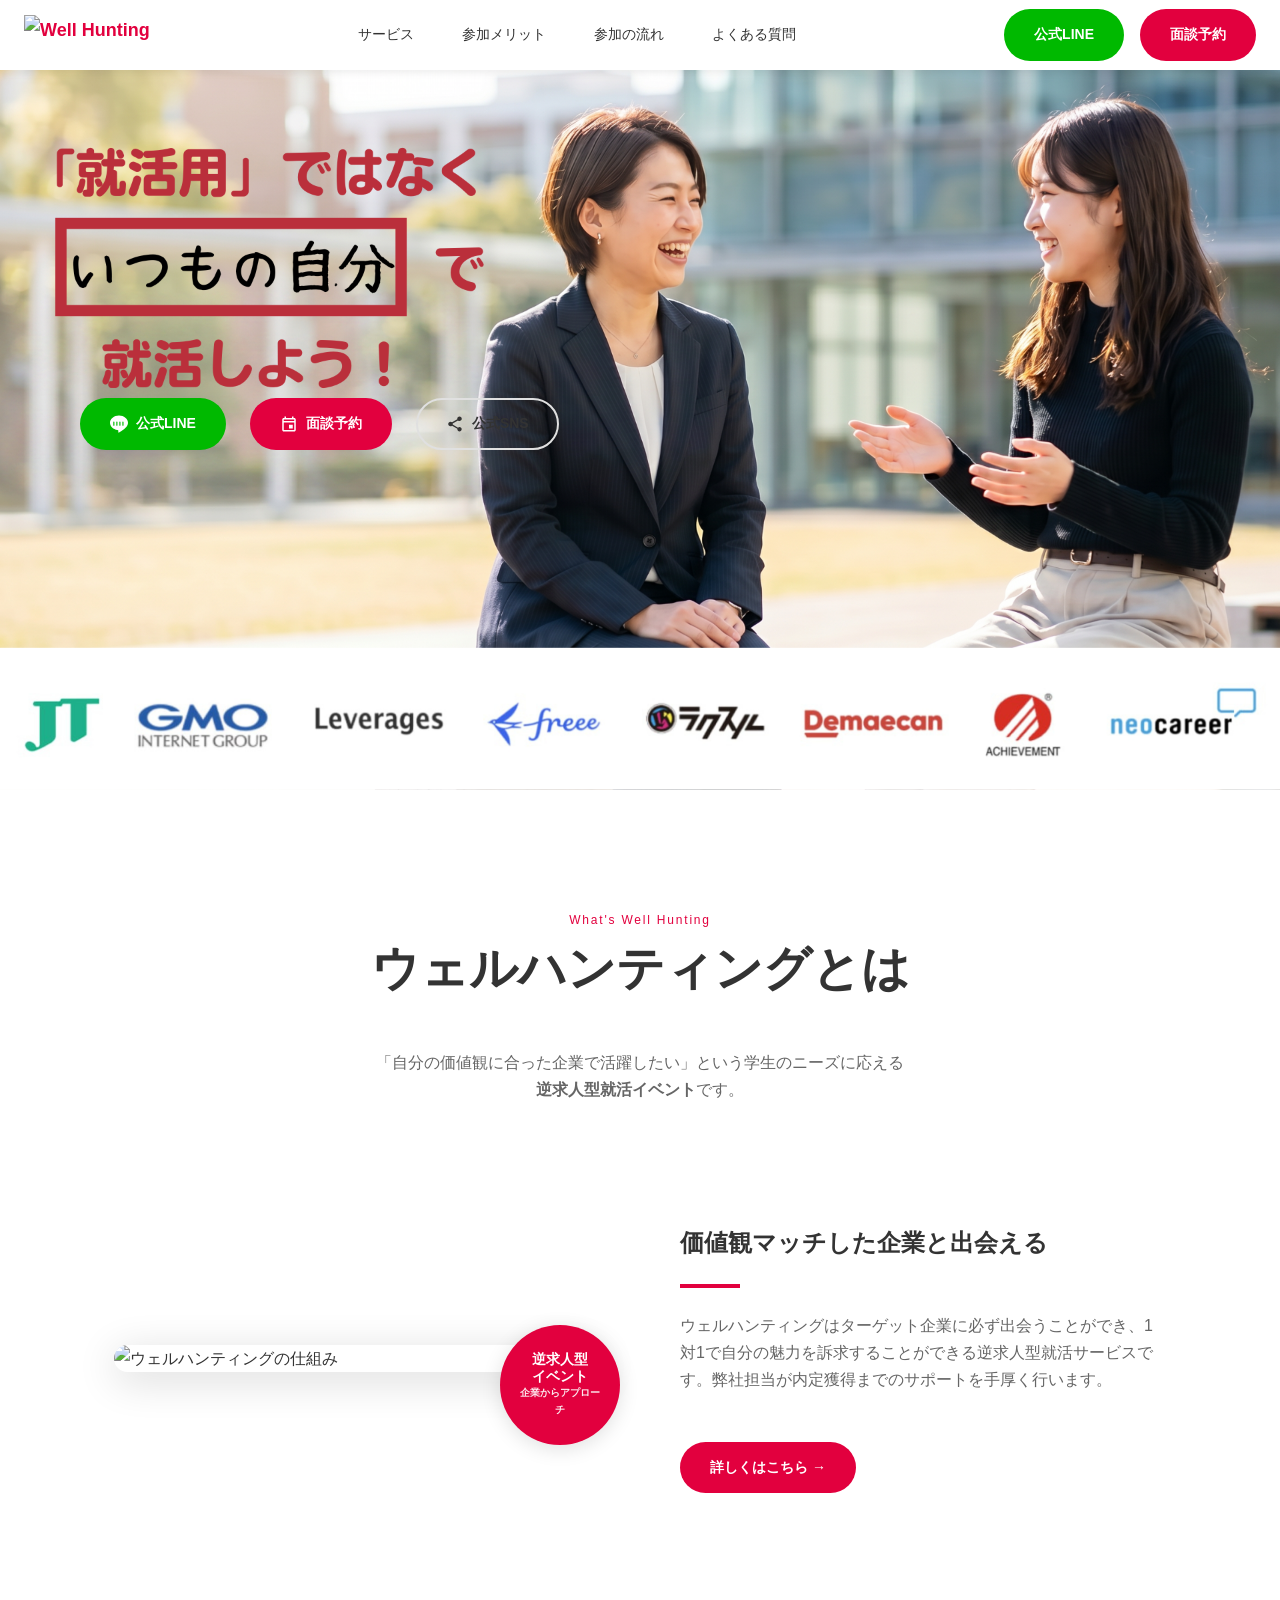
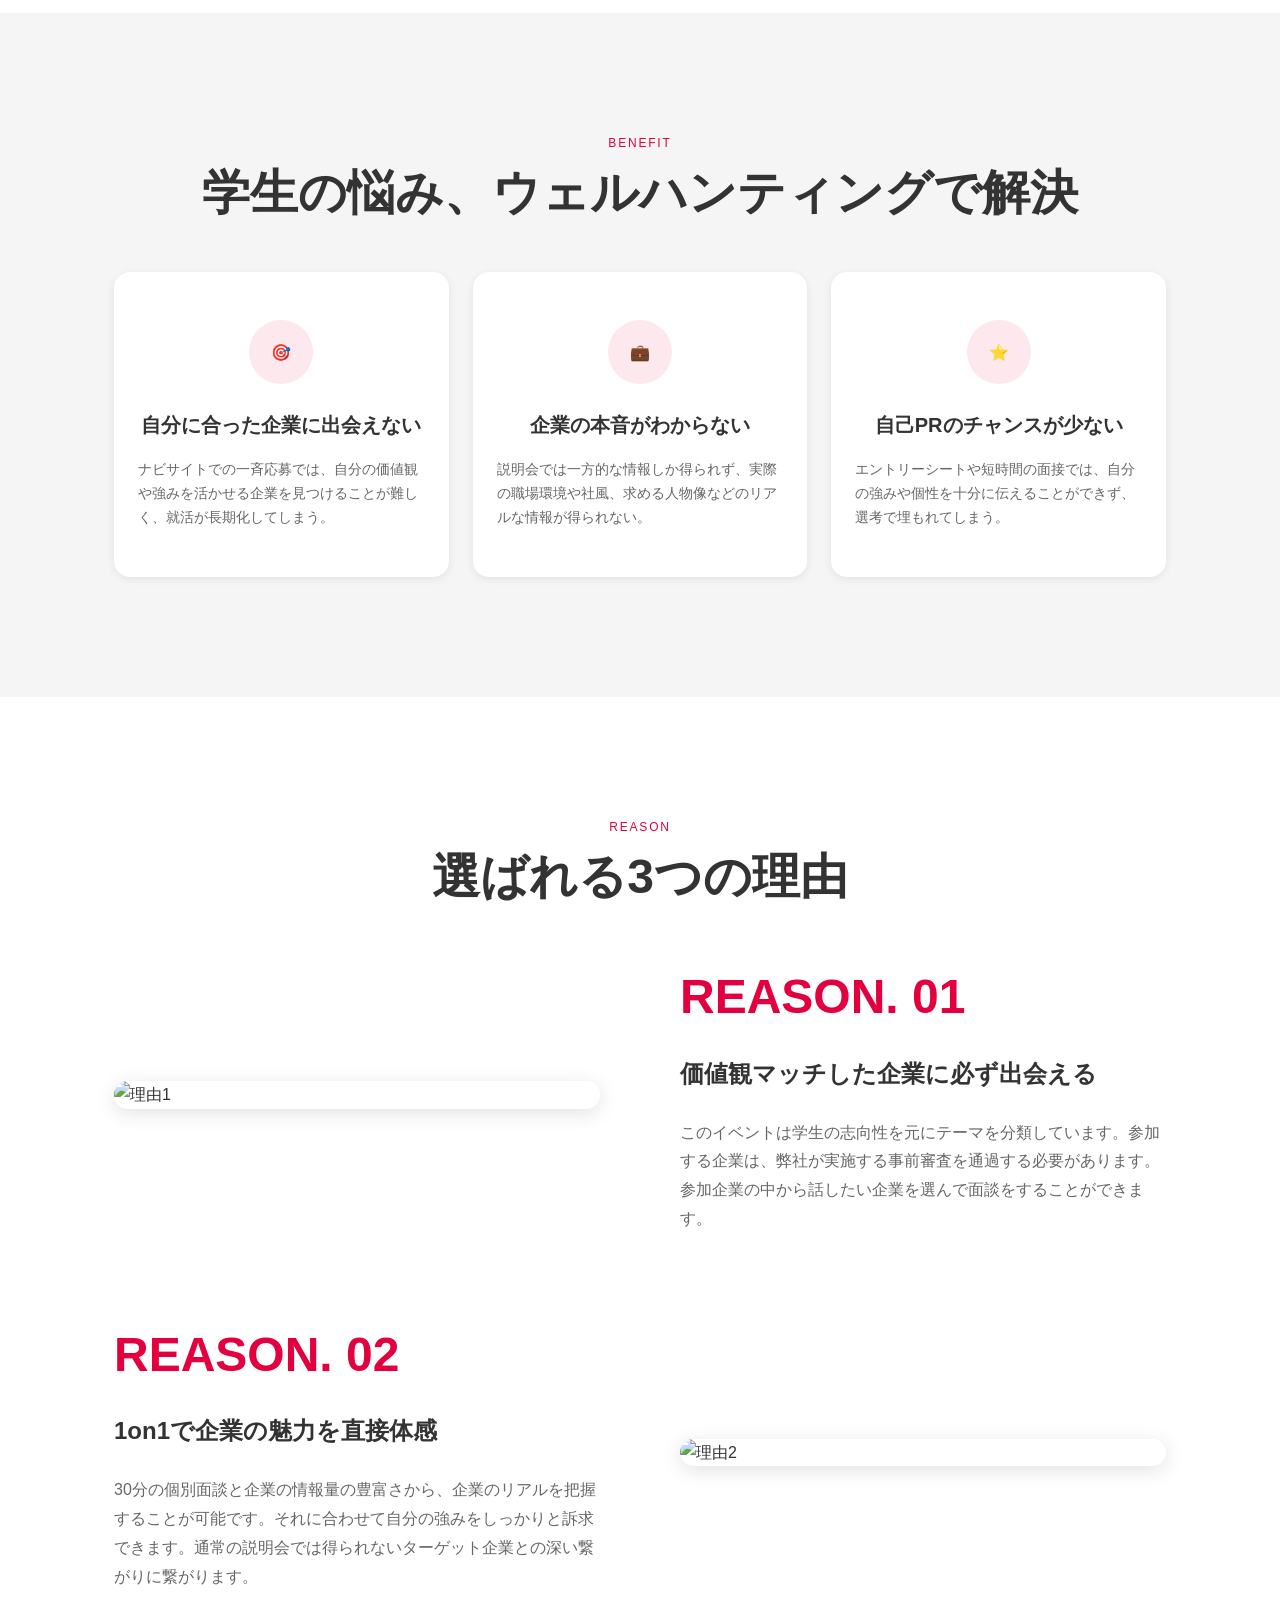
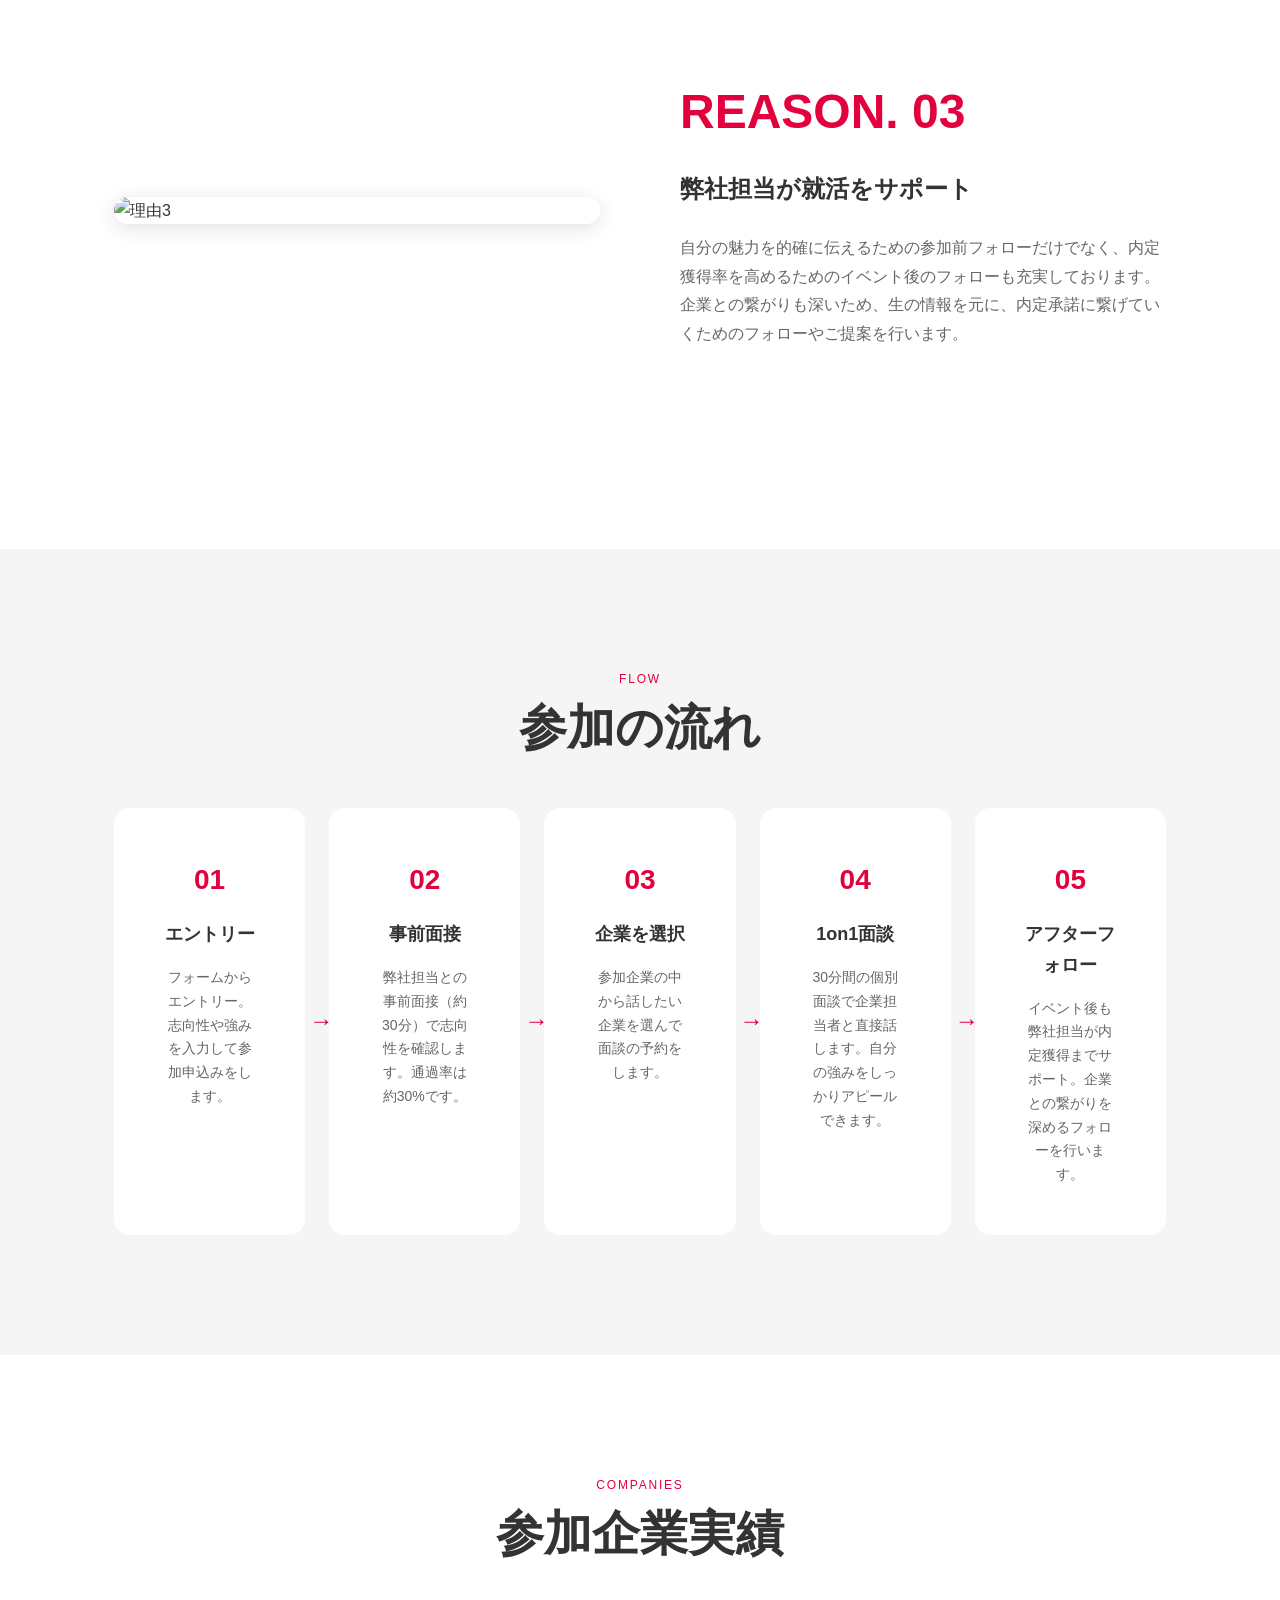
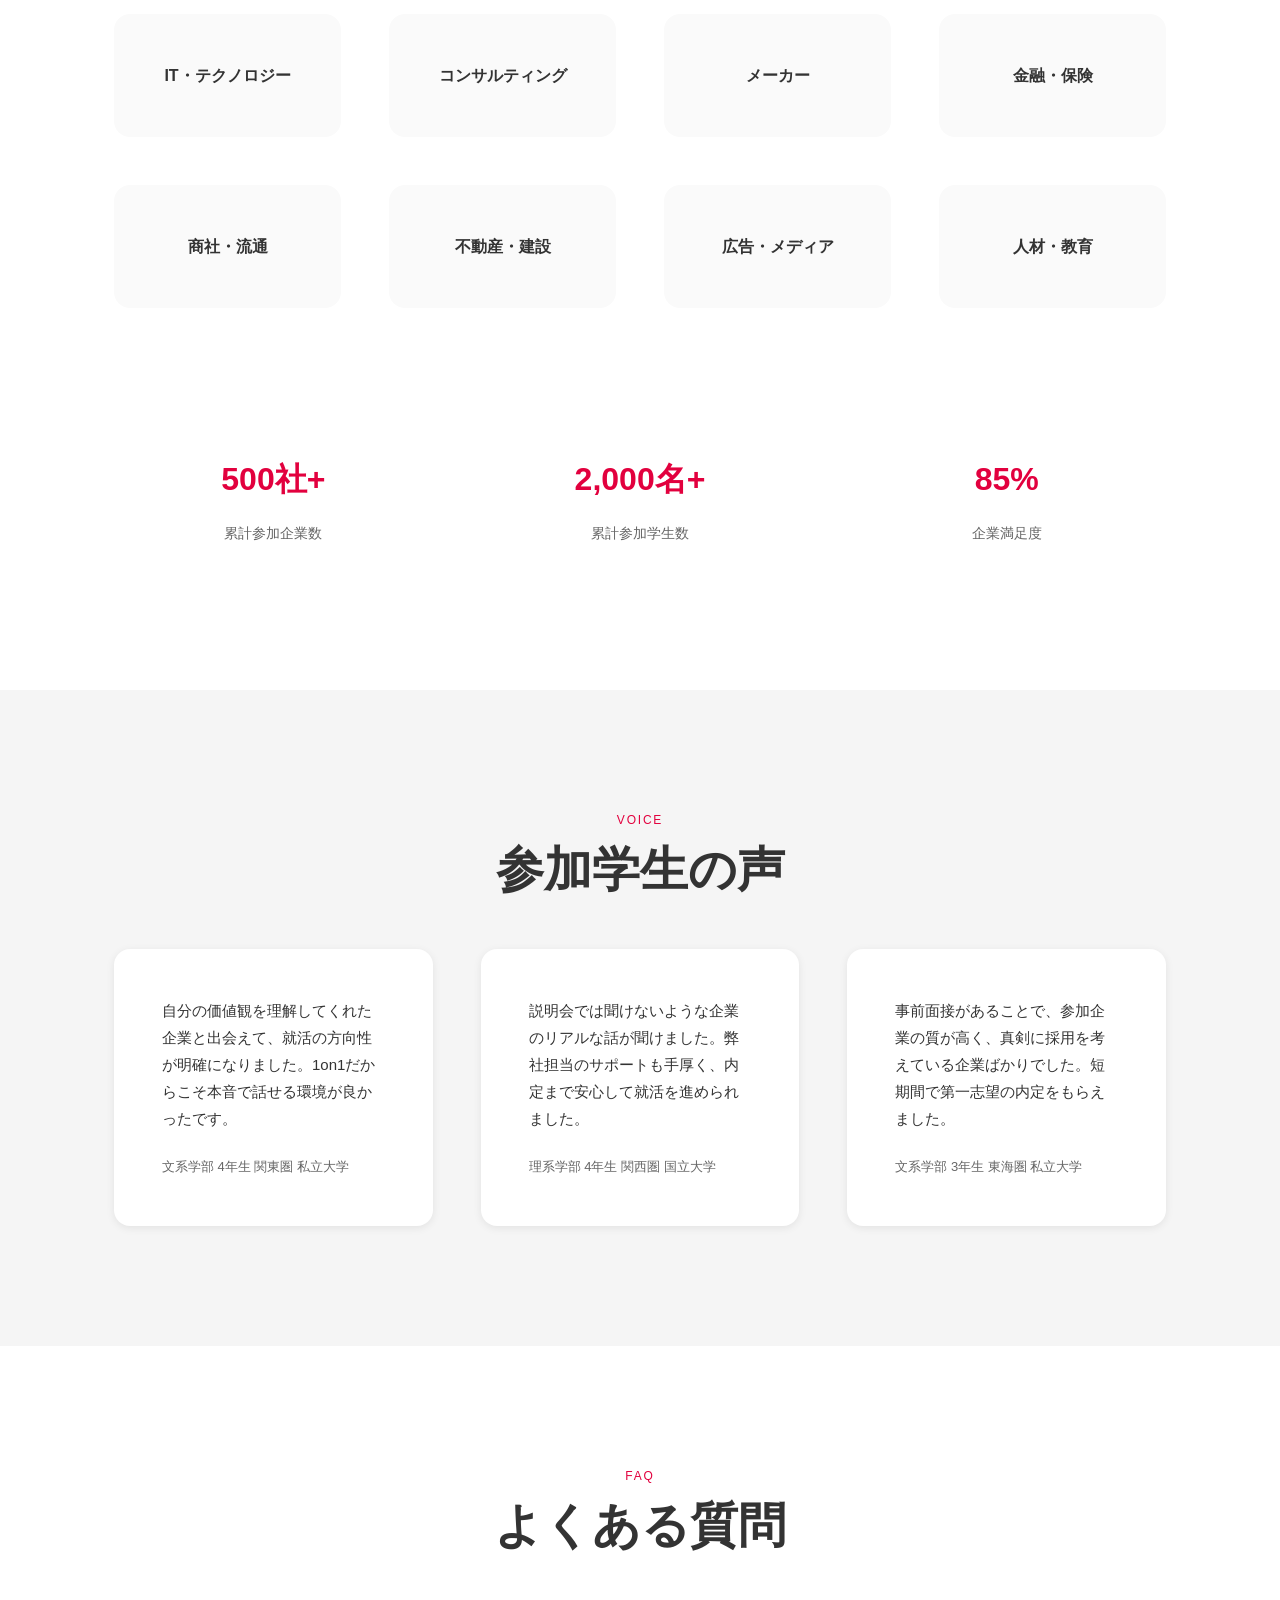
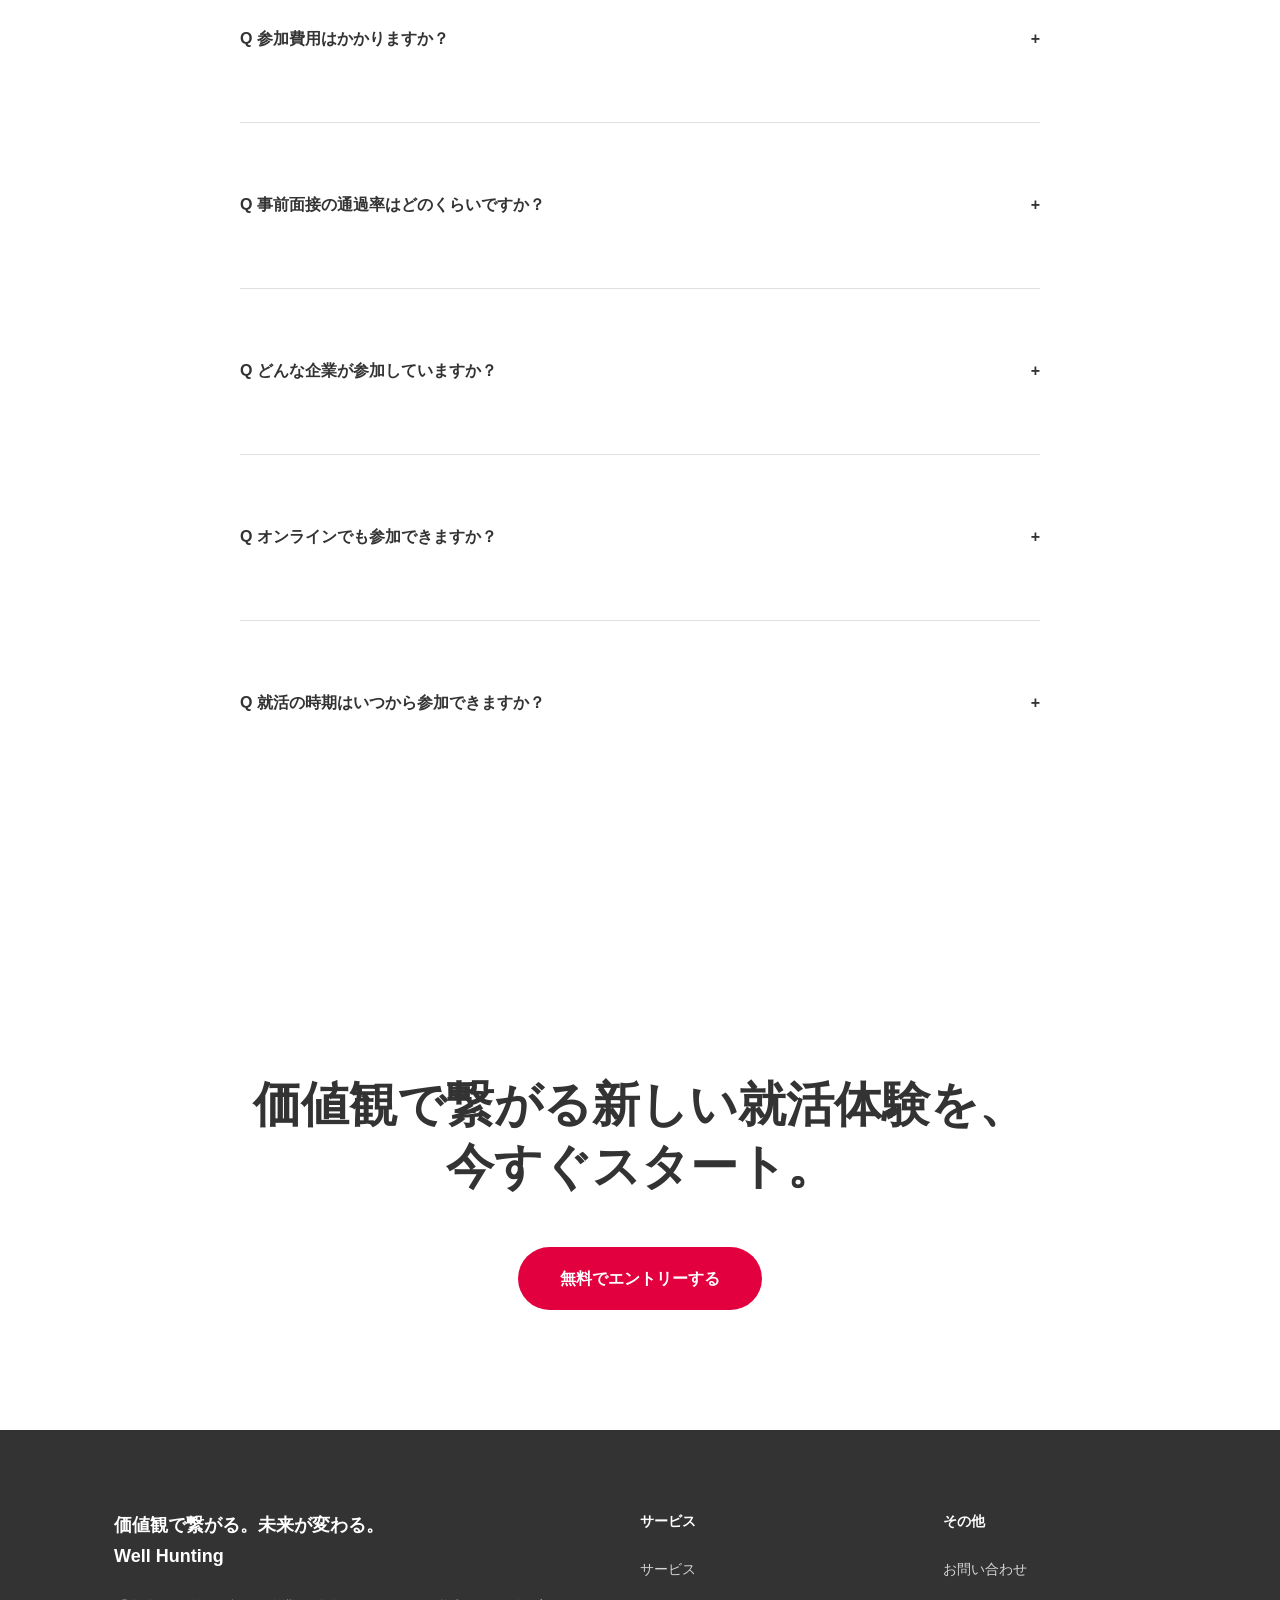
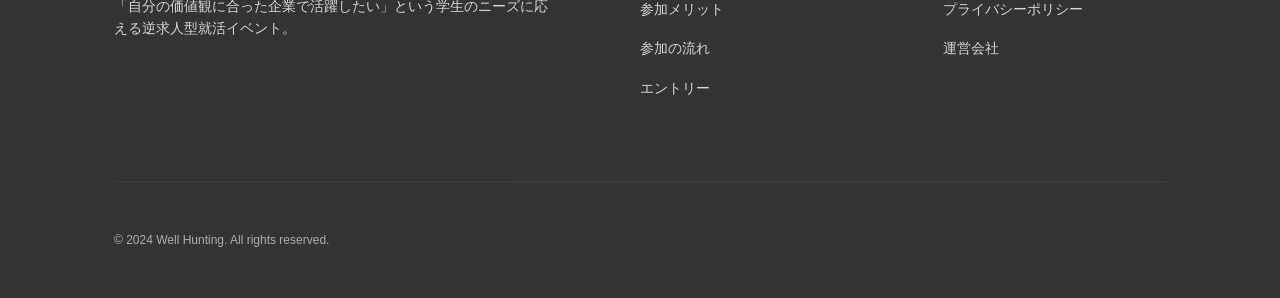
==== commit 672dedf3: "Fix header logo display and adjust button positioning to left-aligned below text" ====
--- a/index.html
+++ b/index.html
@@ -190,6 +190,11 @@
   gap: 8px;
 }
 
+.header__logo img {
+  height: 40px;
+  width: auto;
+}
+
 .header__nav {
   display: flex;
   align-items: center;
@@ -244,16 +249,17 @@
   bottom: 0;
   display: flex;
   flex-direction: column;
-  align-items: center;
-  justify-content: center;
+  align-items: flex-start;
+  justify-content: flex-start;
   padding: var(--spacing-xl);
+  padding-top: calc(var(--spacing-xl) + 200px);
   z-index: 10;
 }
 
 .hero__buttons {
   display: flex;
   gap: var(--spacing-md);
-  justify-content: center;
+  justify-content: flex-start;
   flex-wrap: wrap;
   margin-top: var(--spacing-lg);
 }
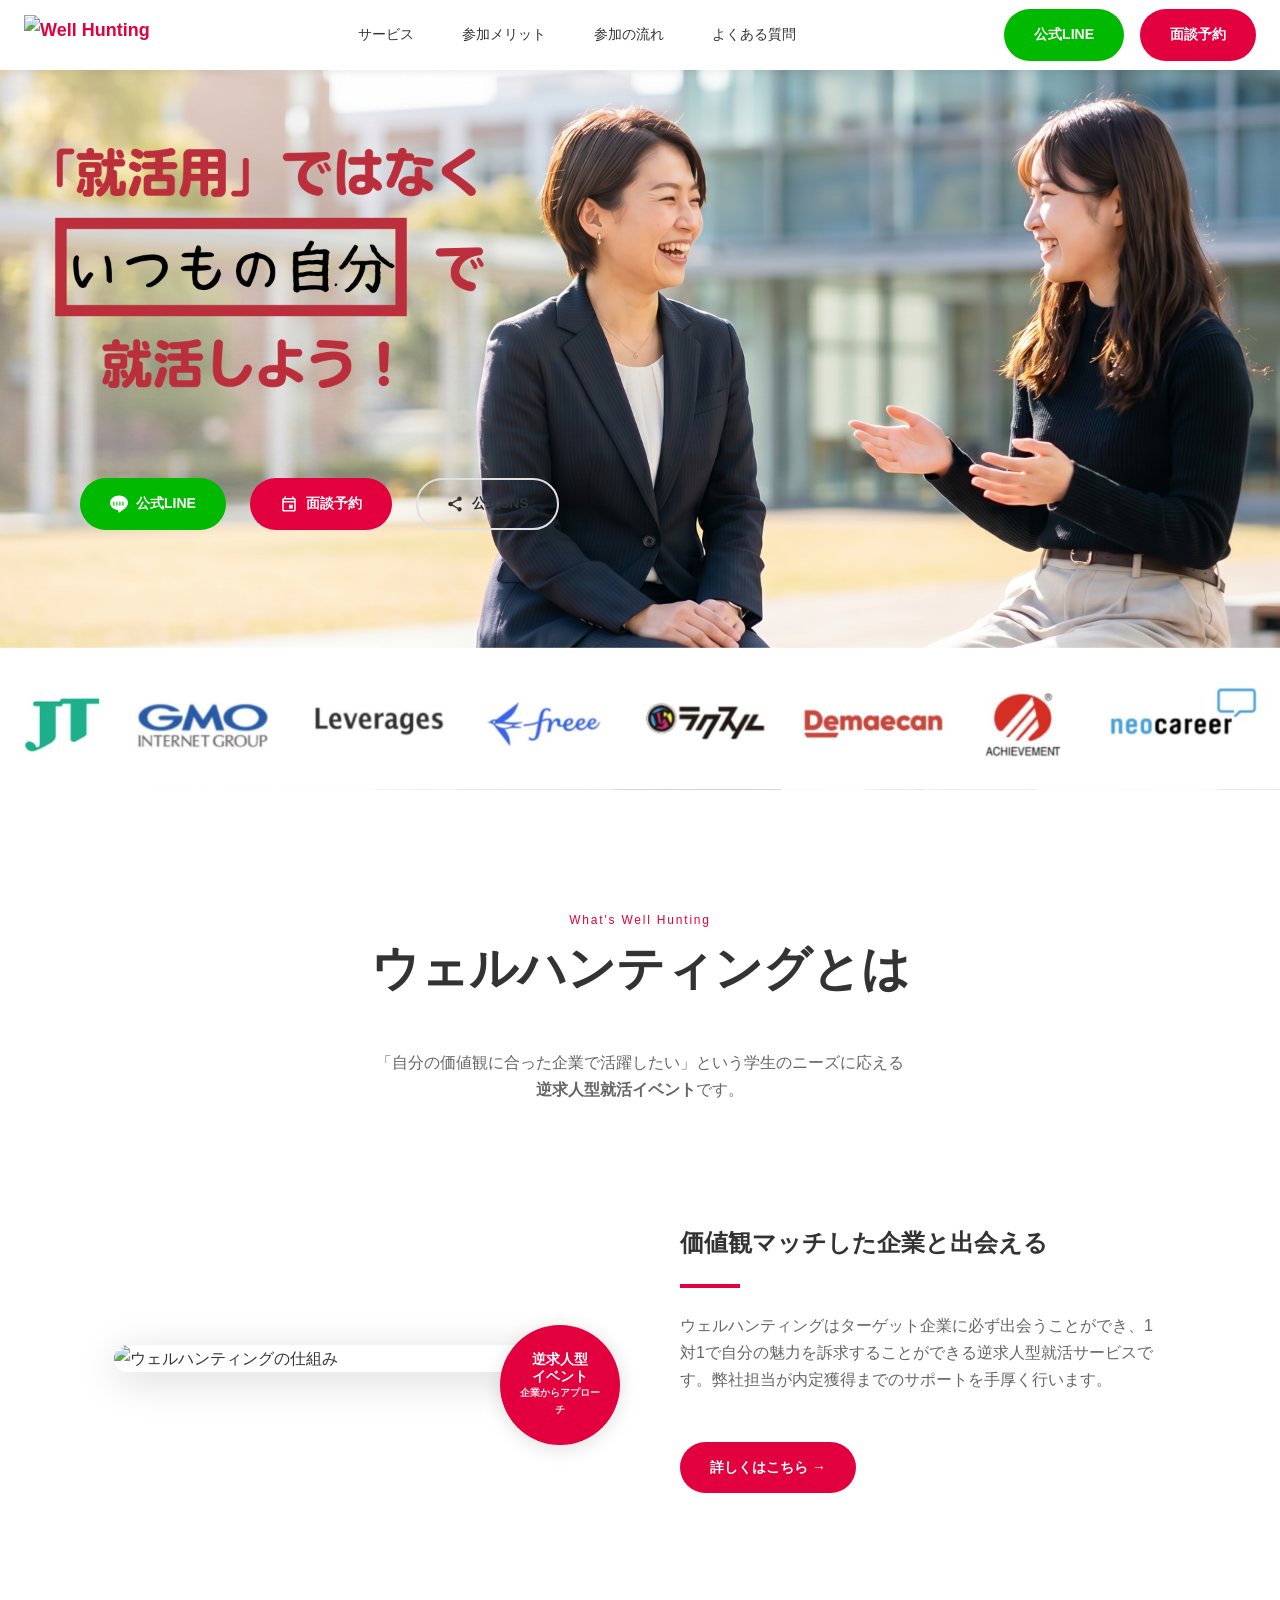
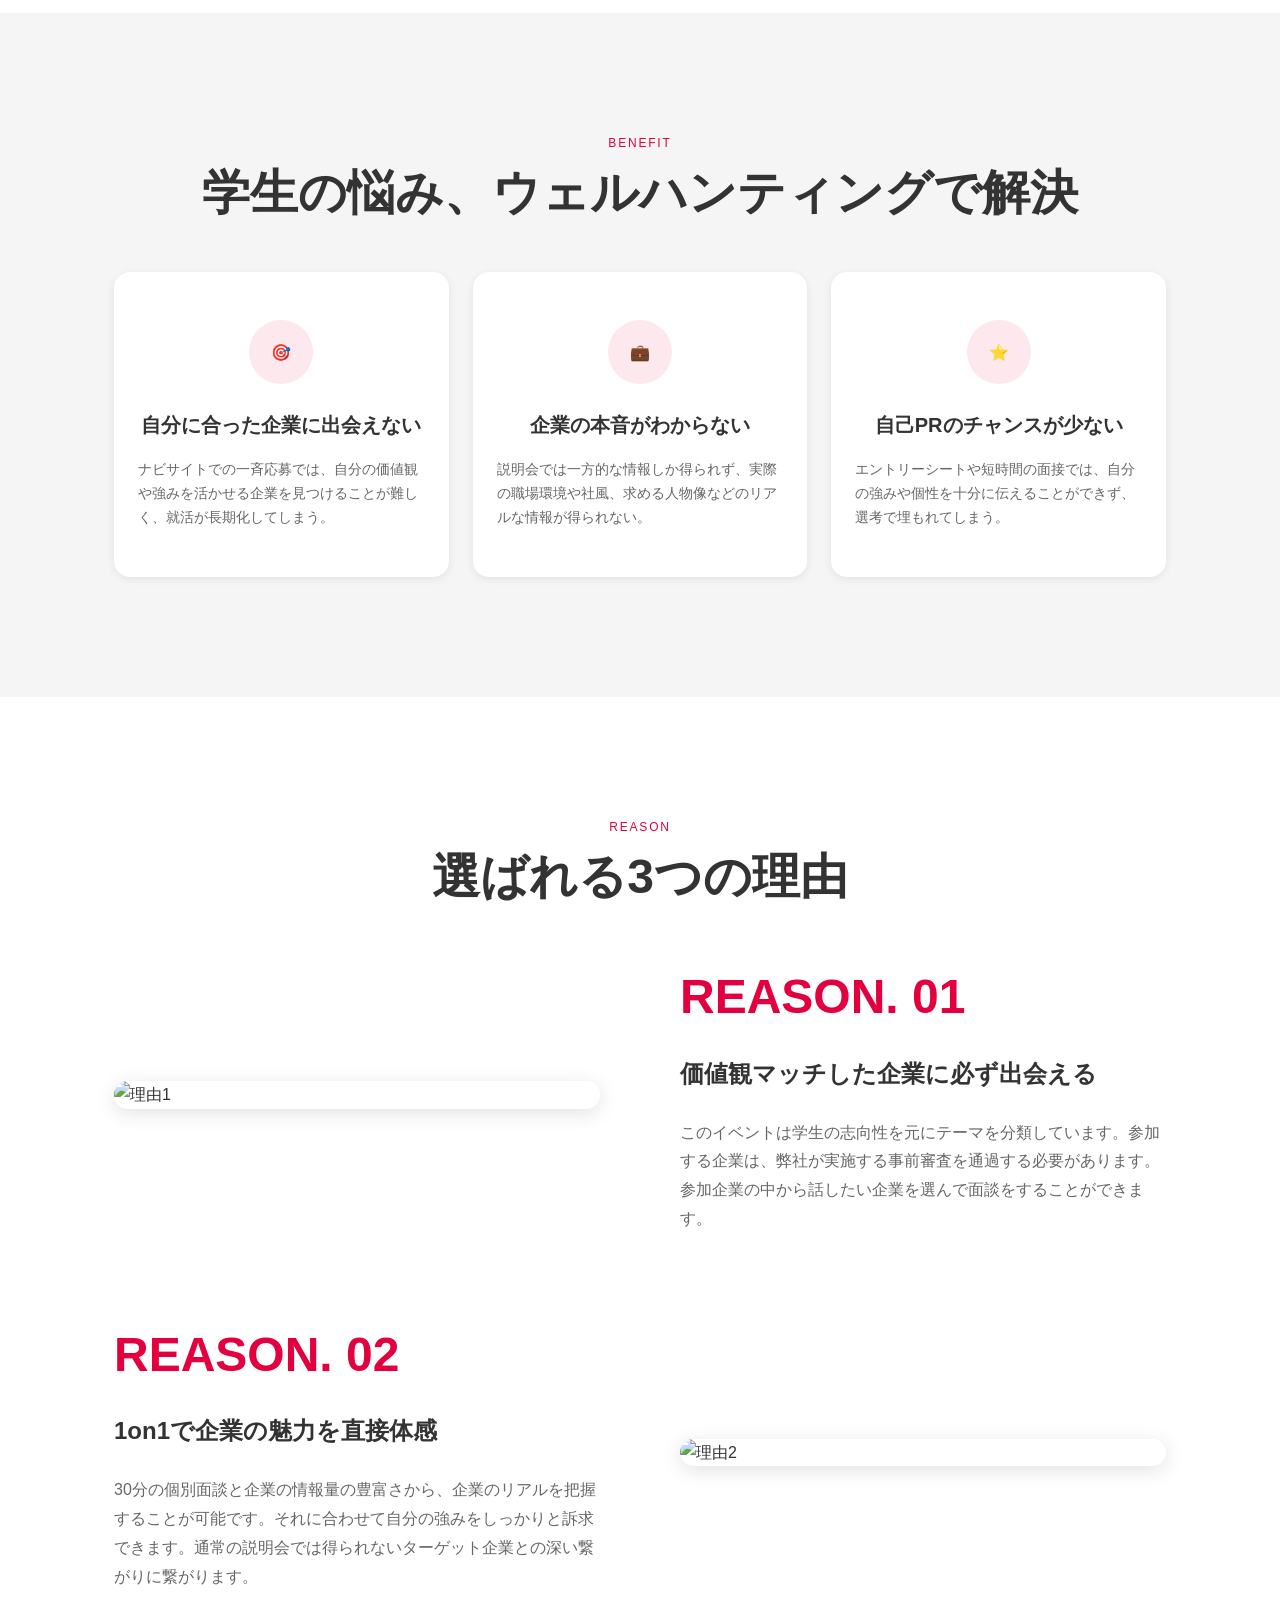
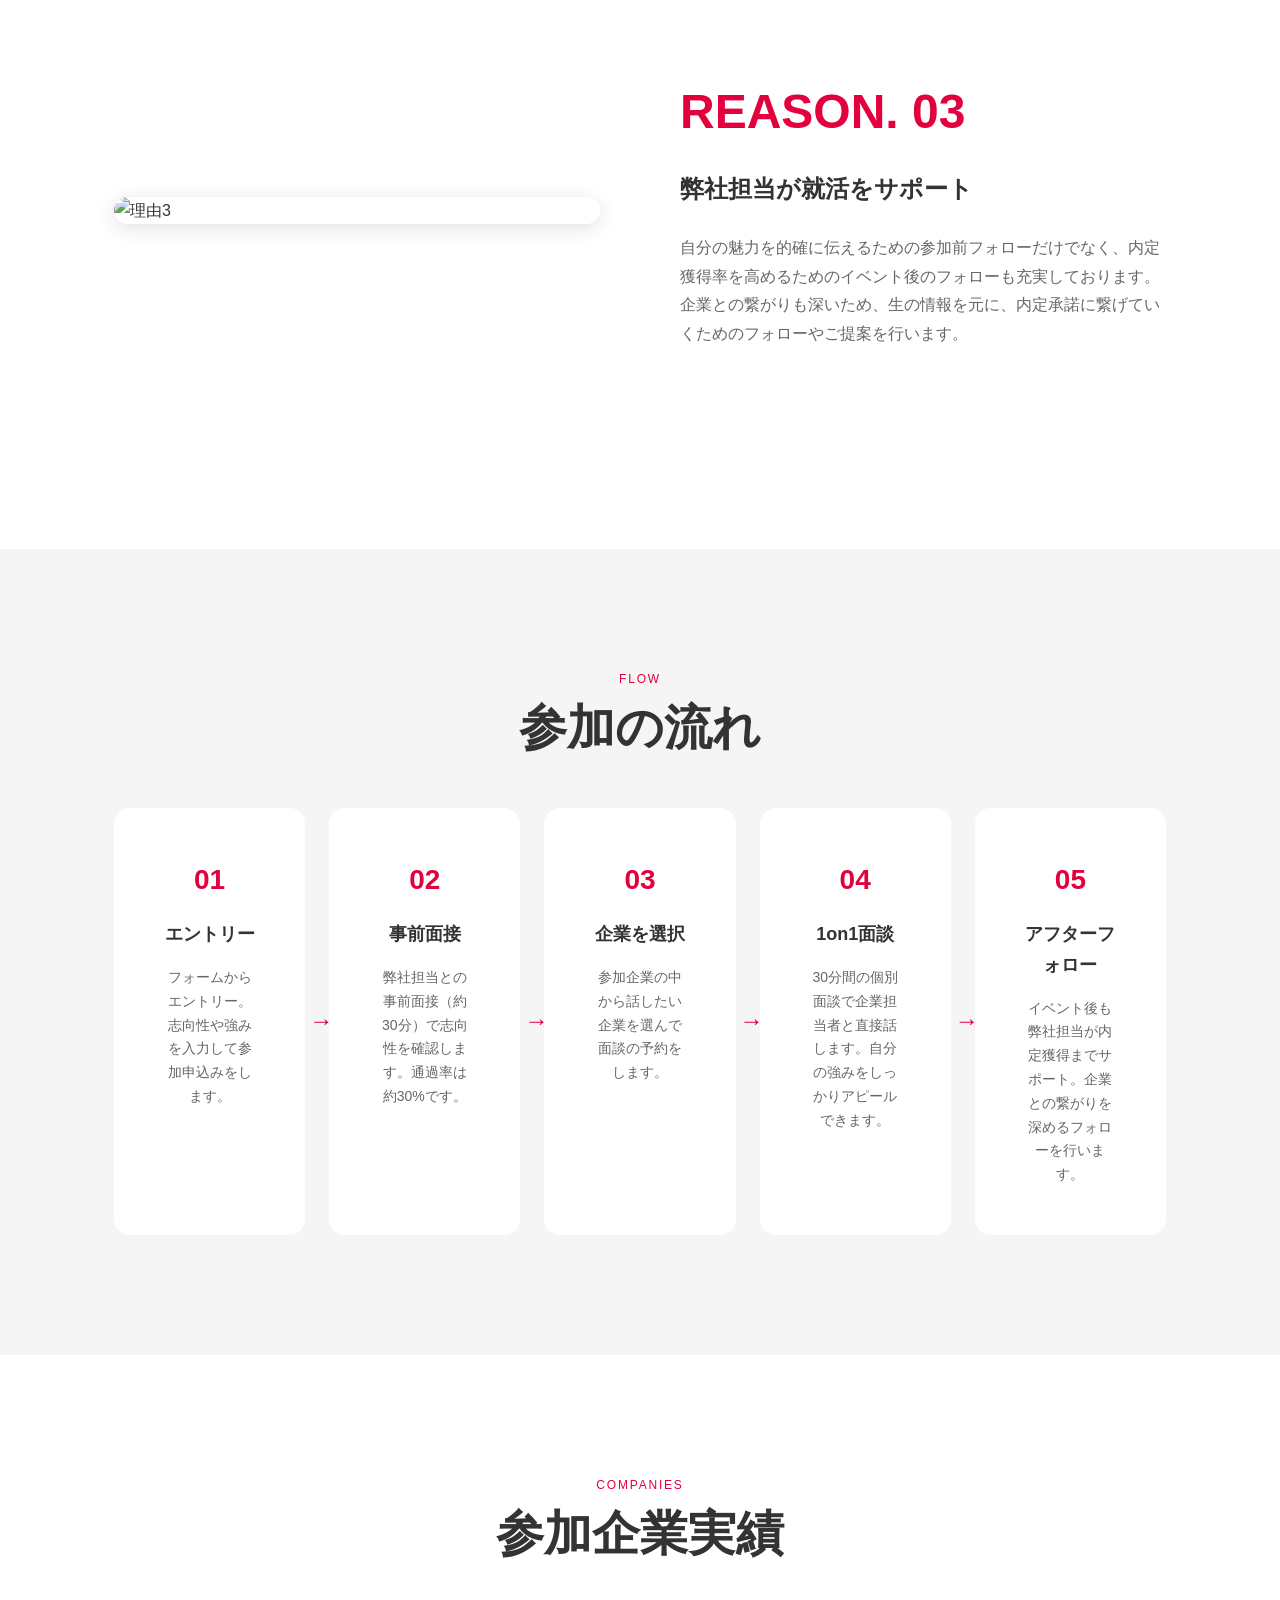
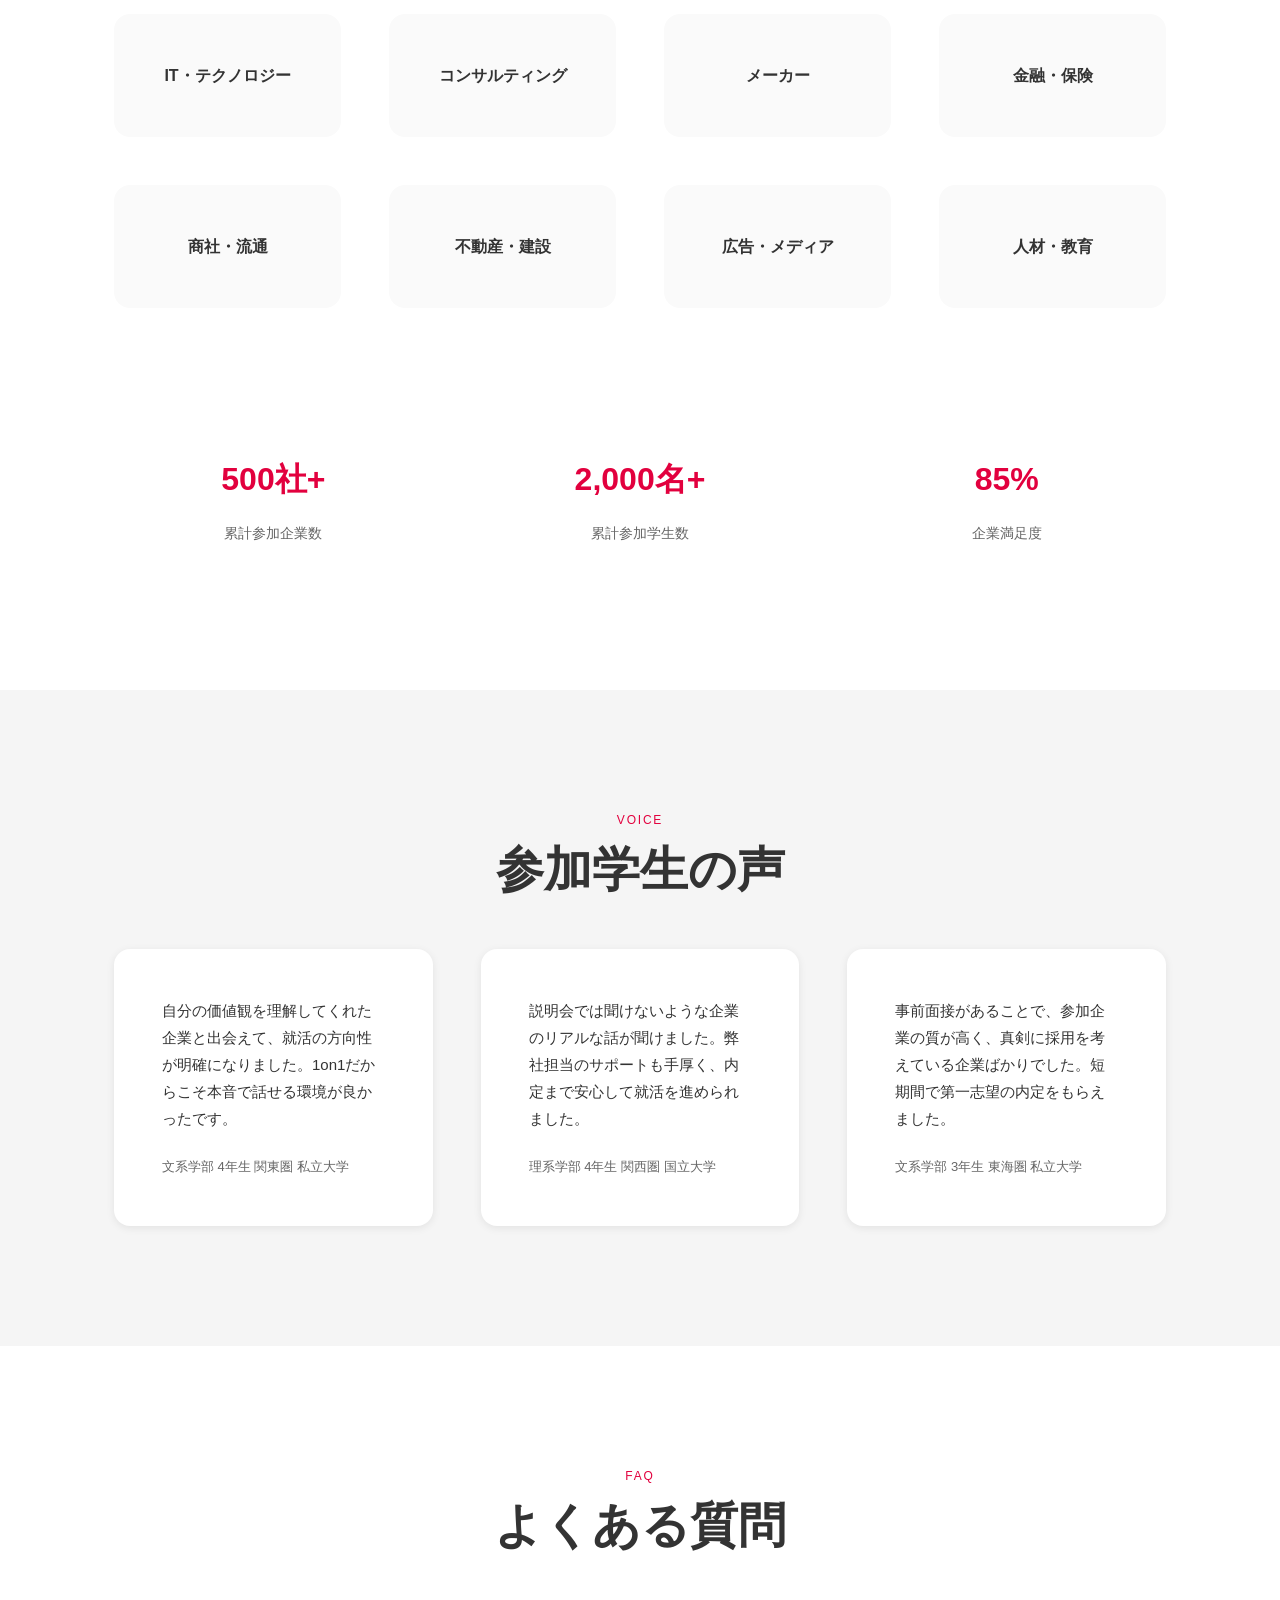
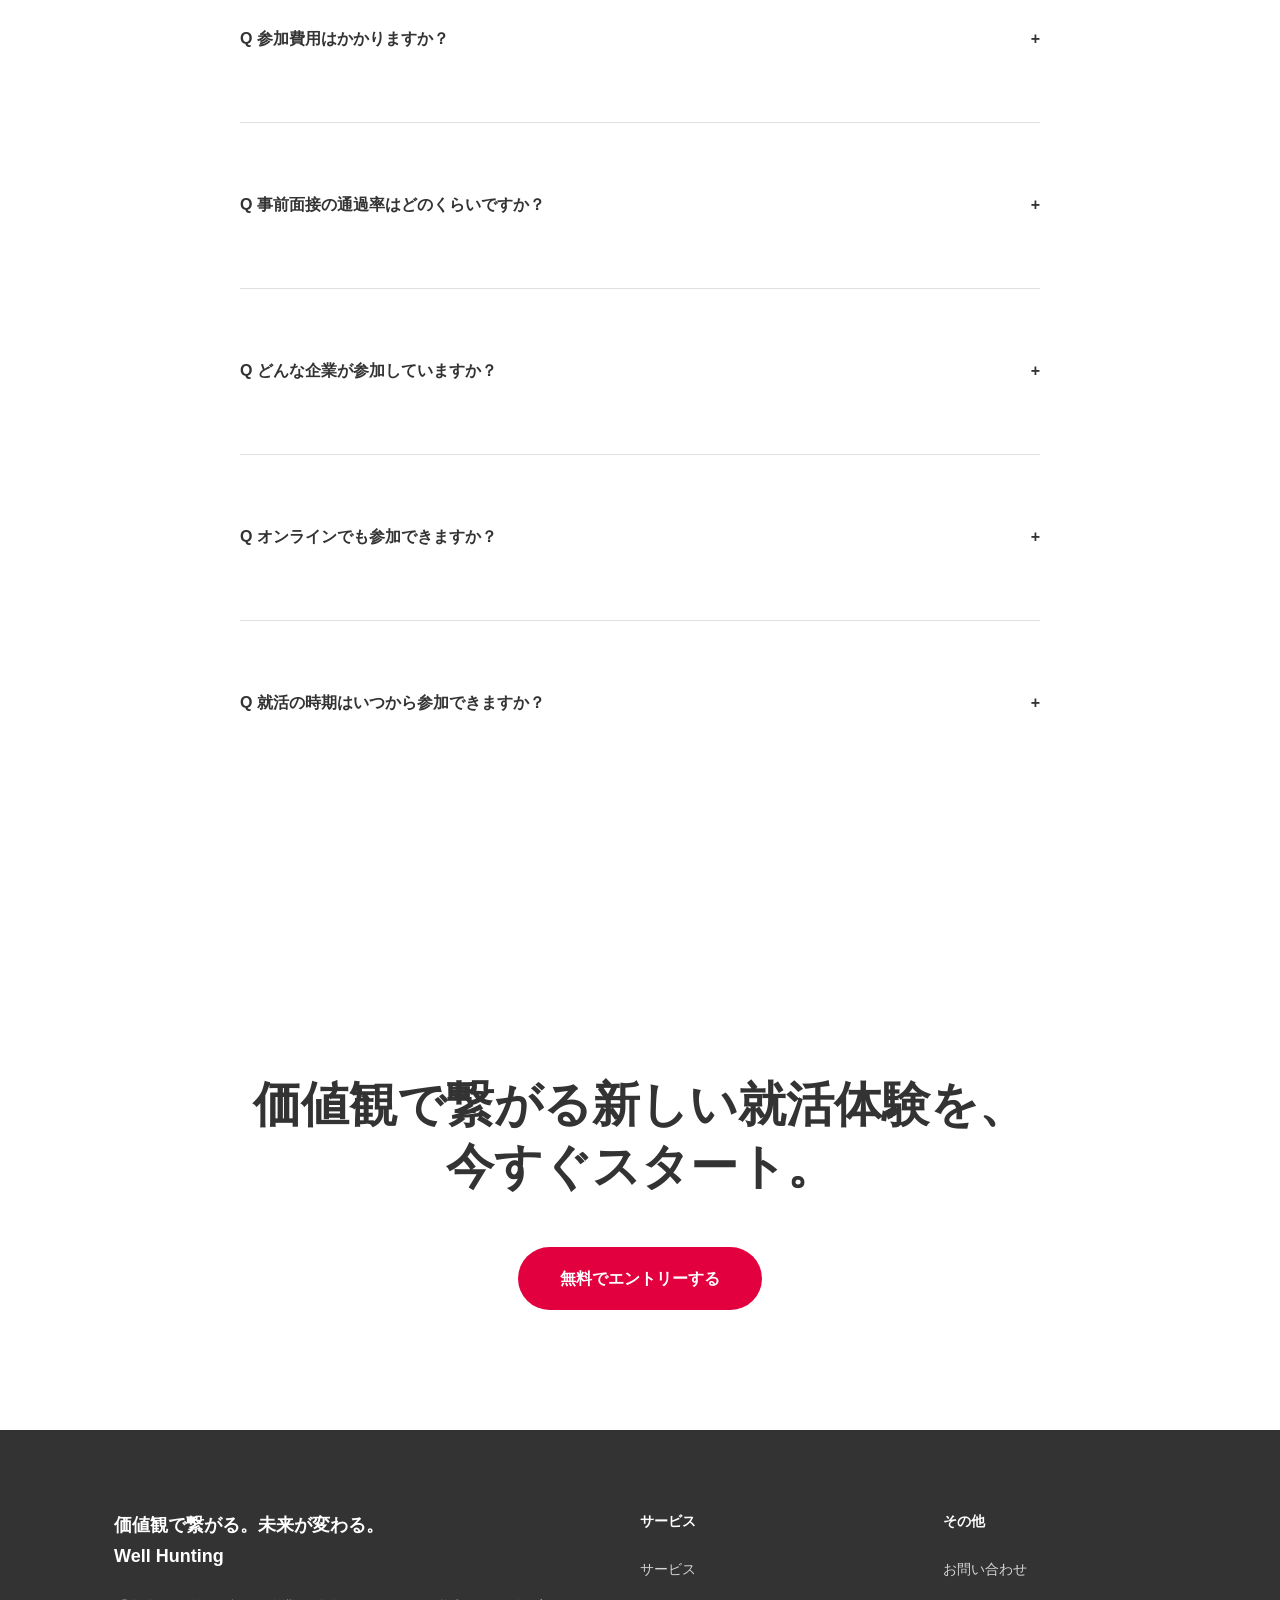
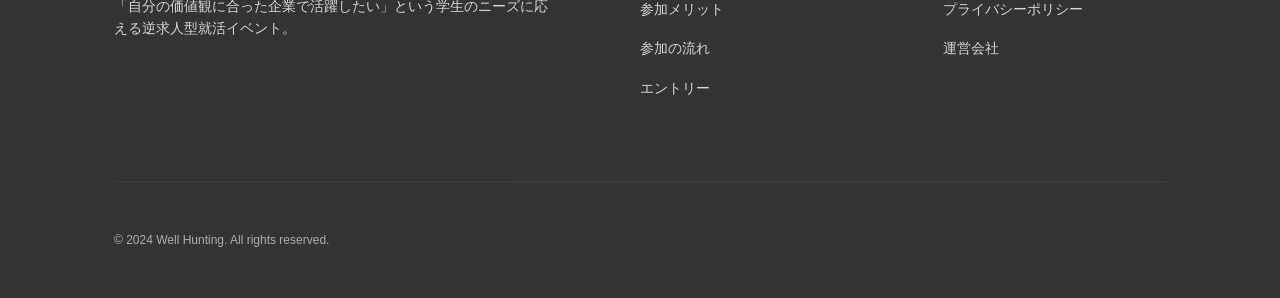
==== commit 0330497a: "Adjust button position lower below the text" ====
--- a/index.html
+++ b/index.html
@@ -252,7 +252,7 @@
   align-items: flex-start;
   justify-content: flex-start;
   padding: var(--spacing-xl);
-  padding-top: calc(var(--spacing-xl) + 200px);
+  padding-top: calc(var(--spacing-xl) + 280px);
   z-index: 10;
 }
 
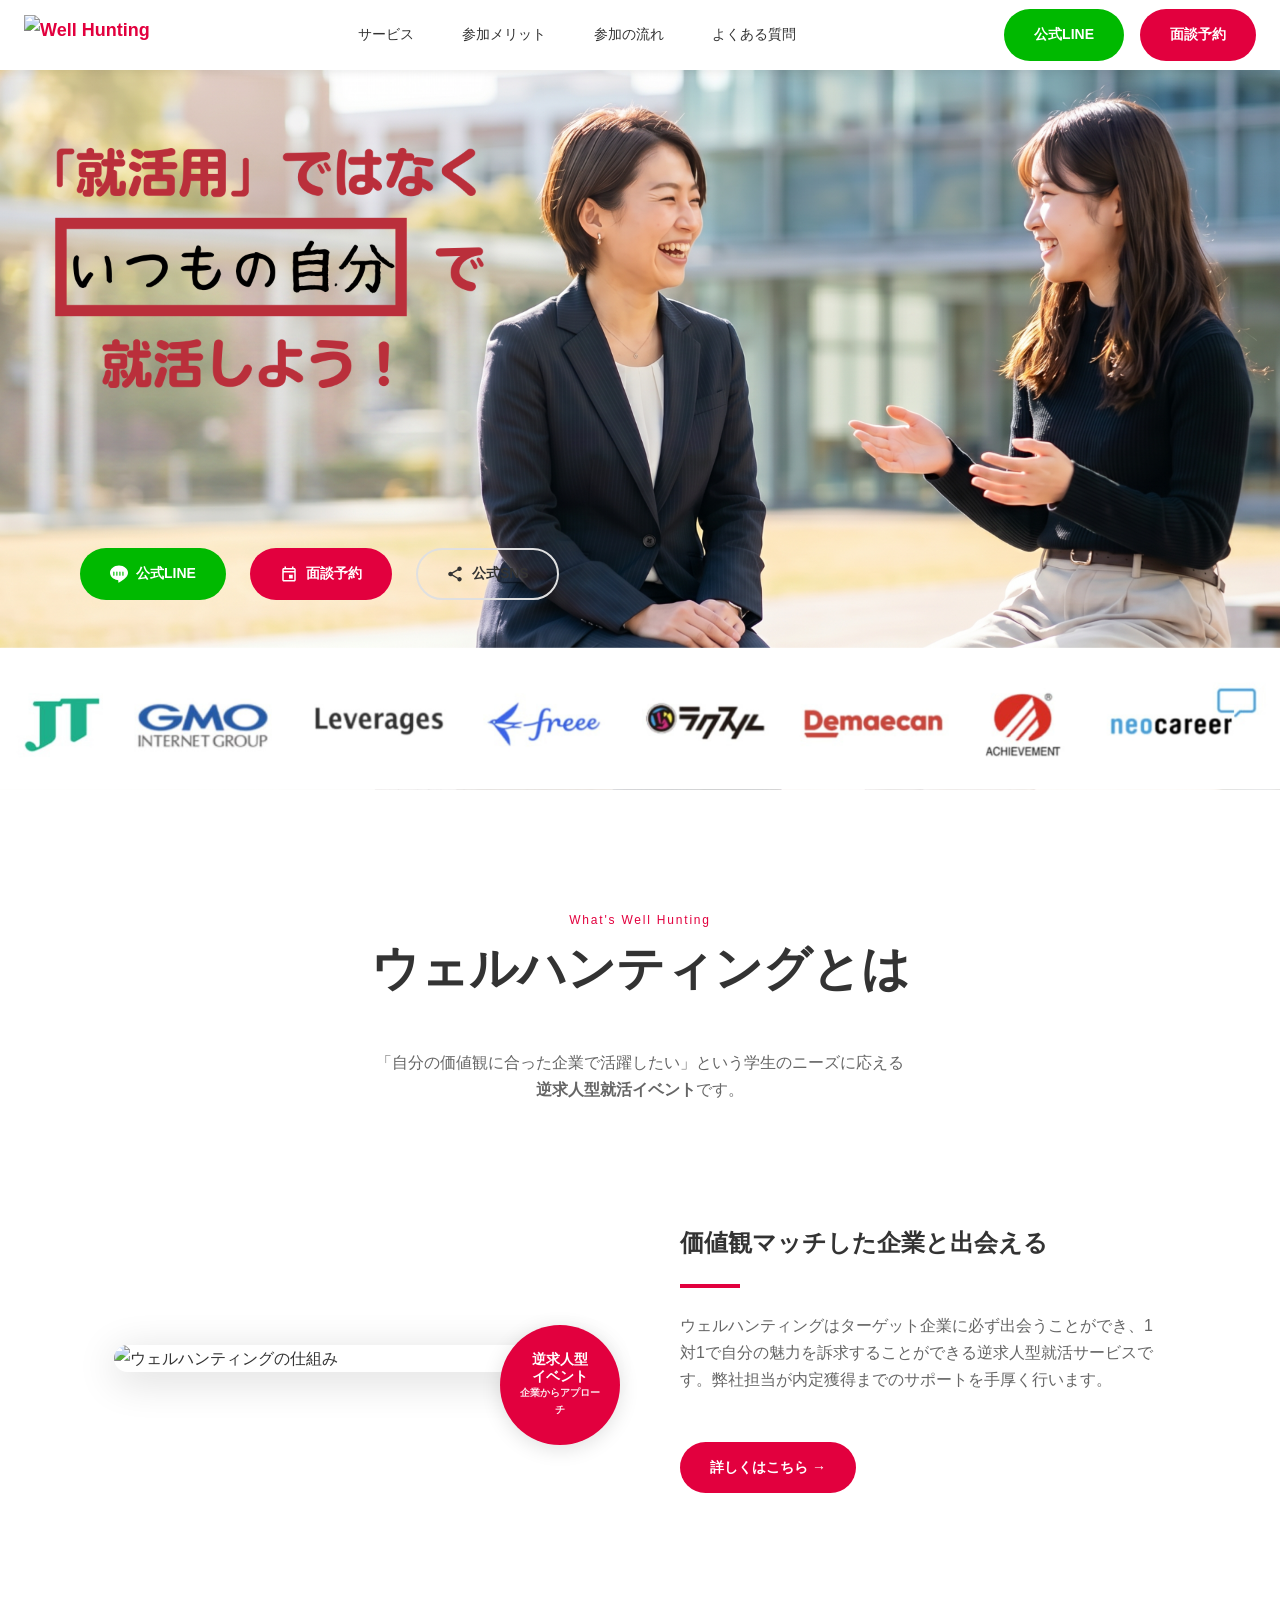
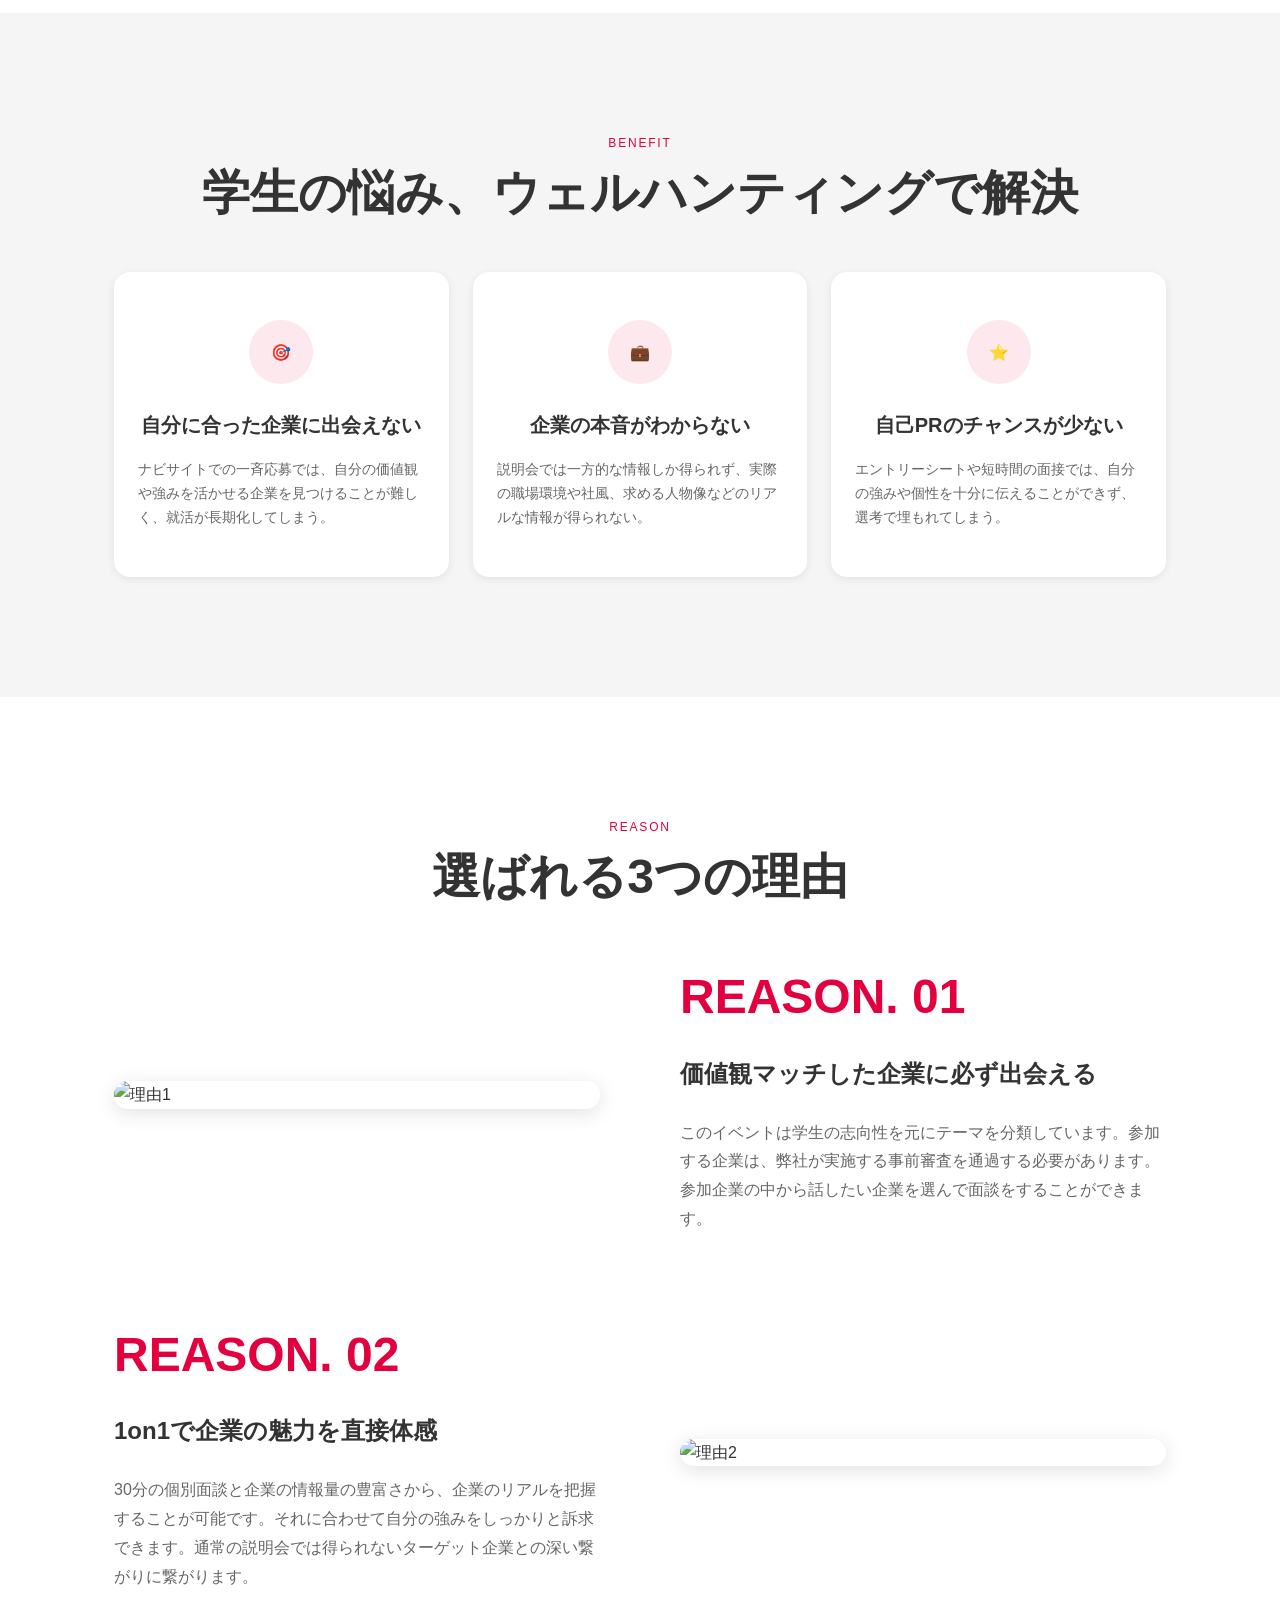
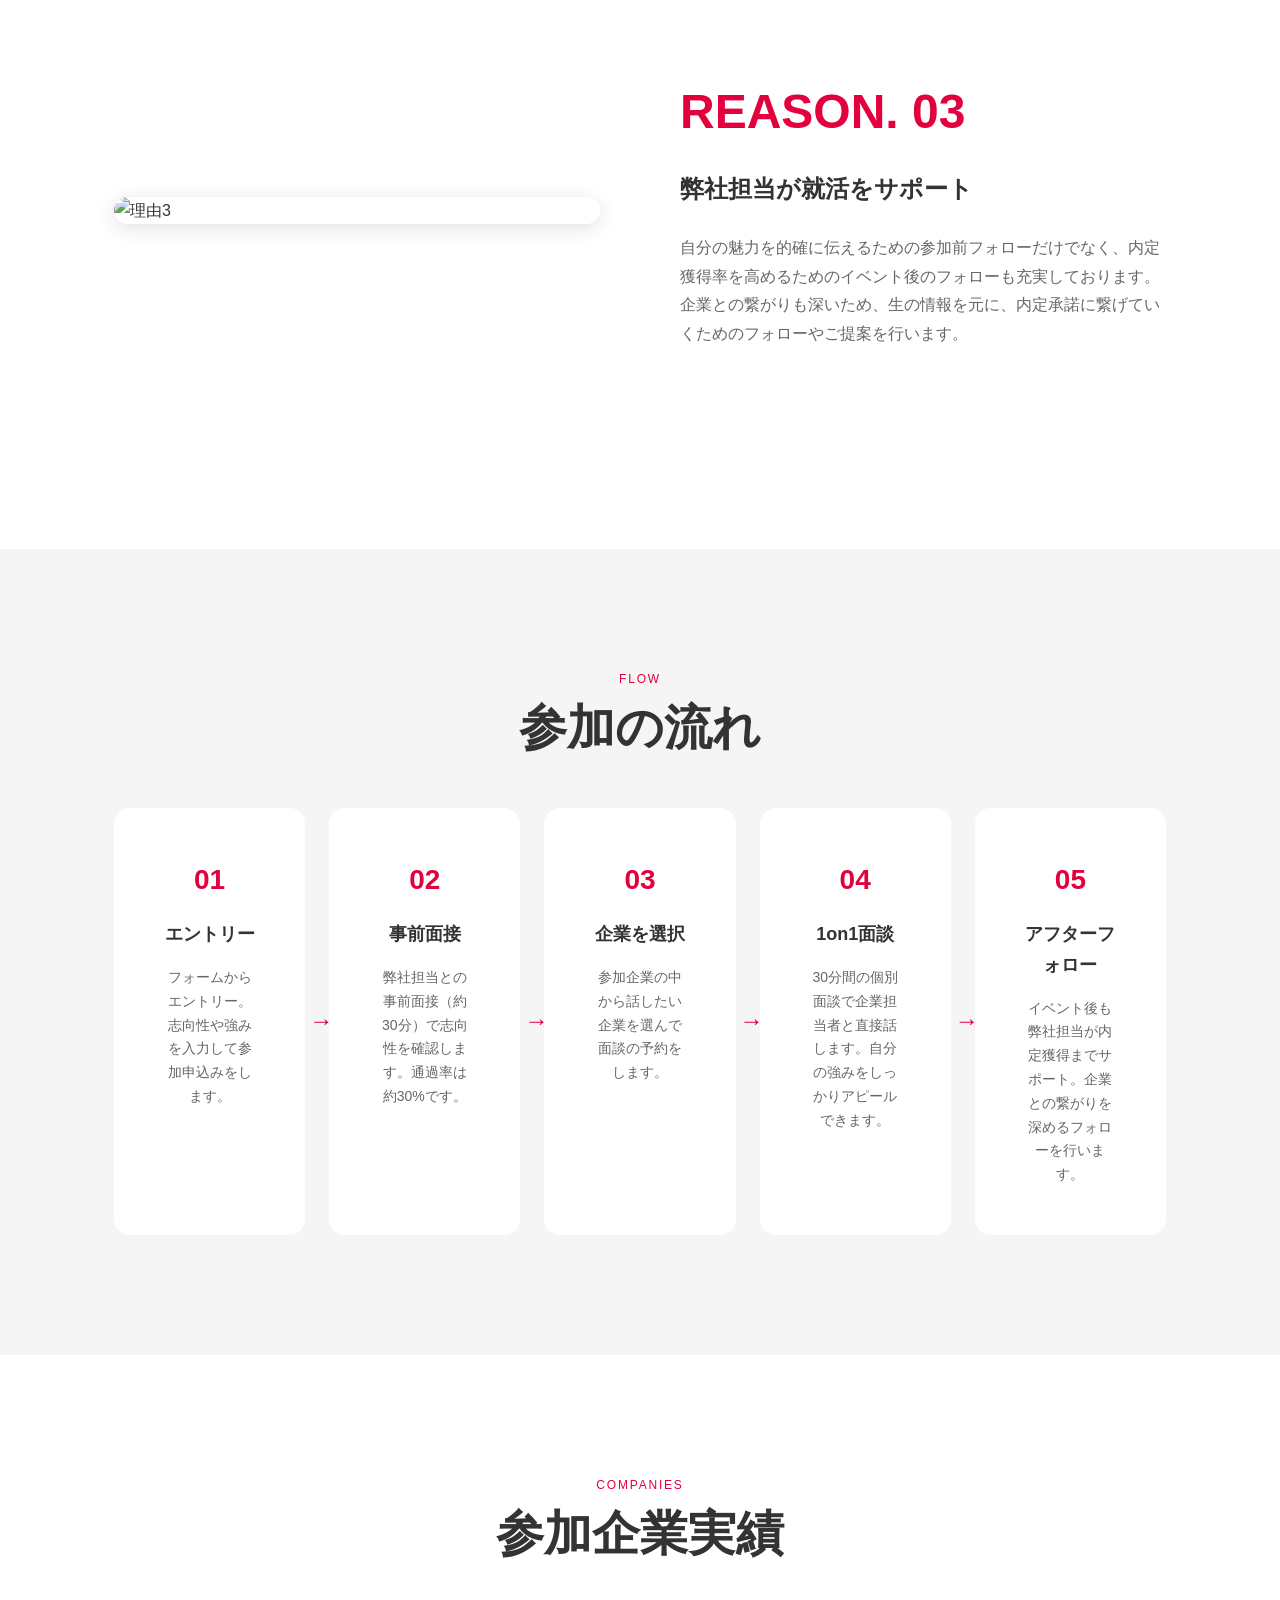
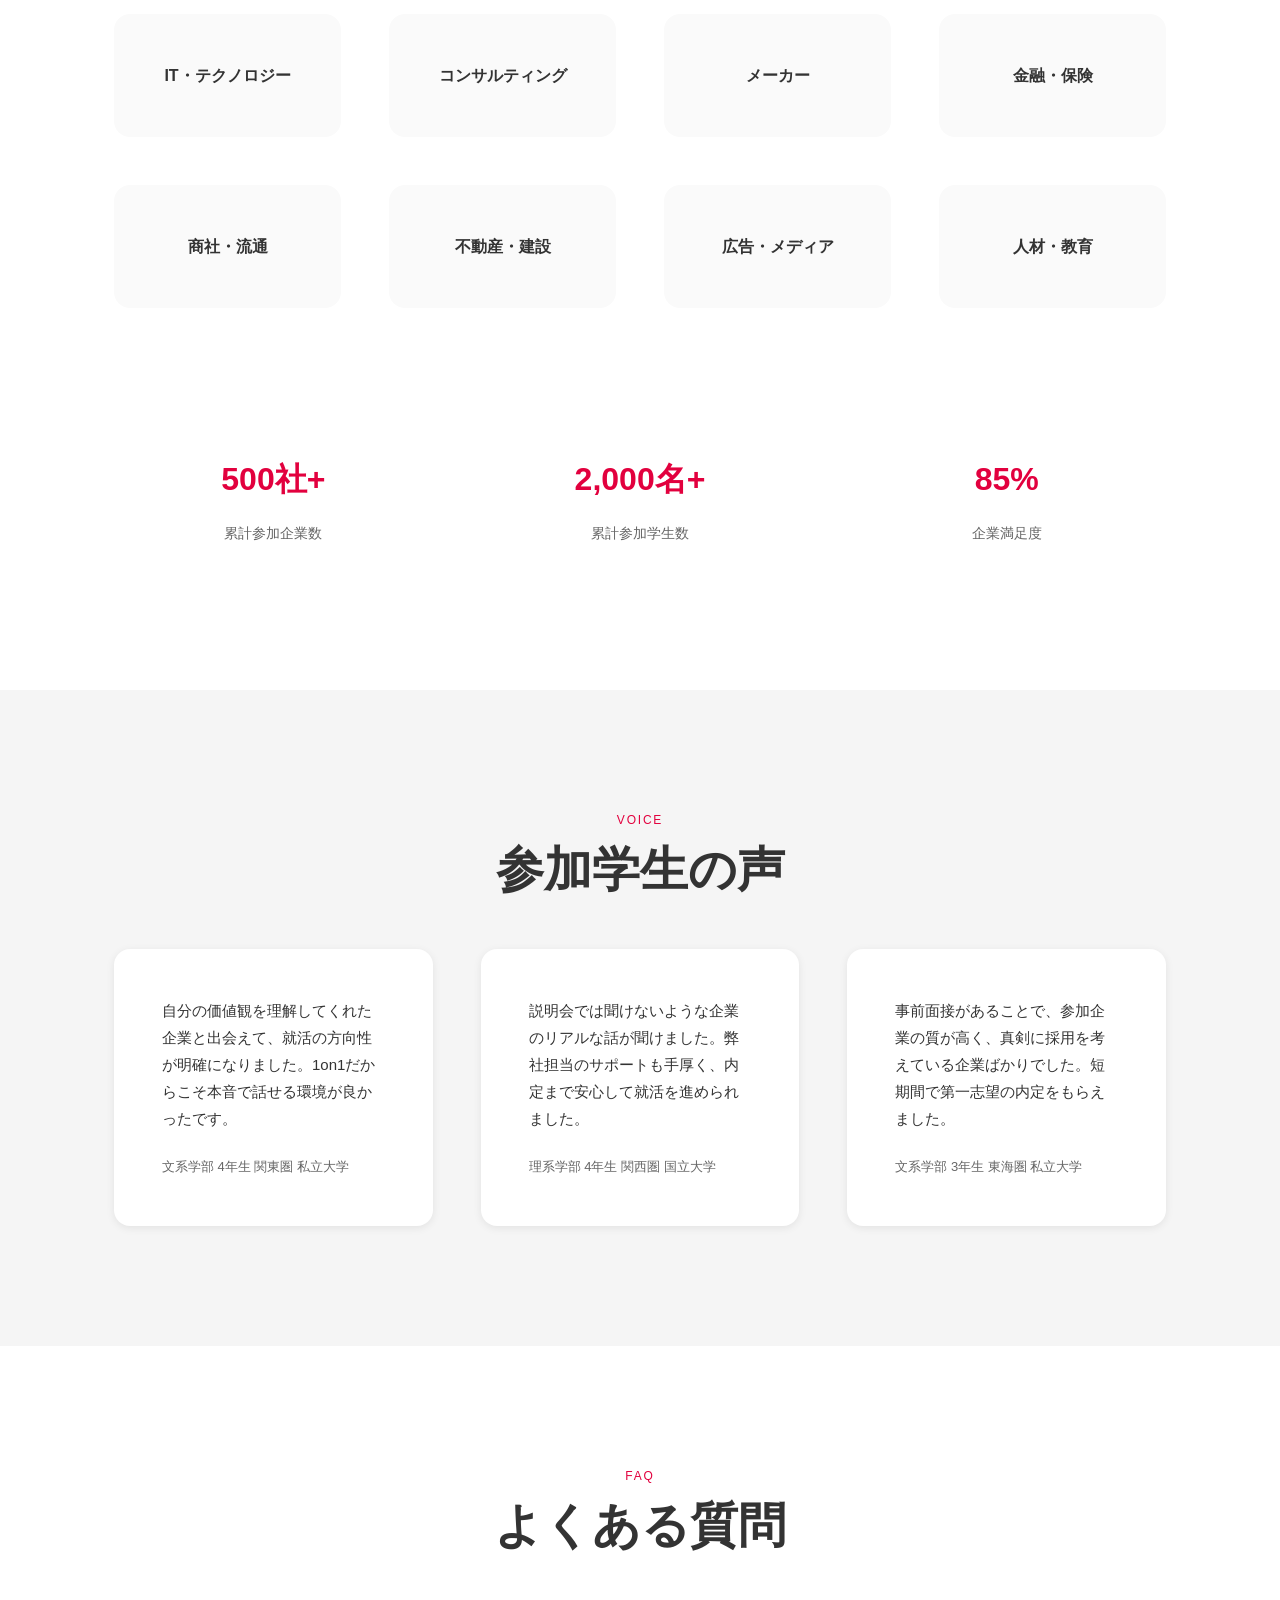
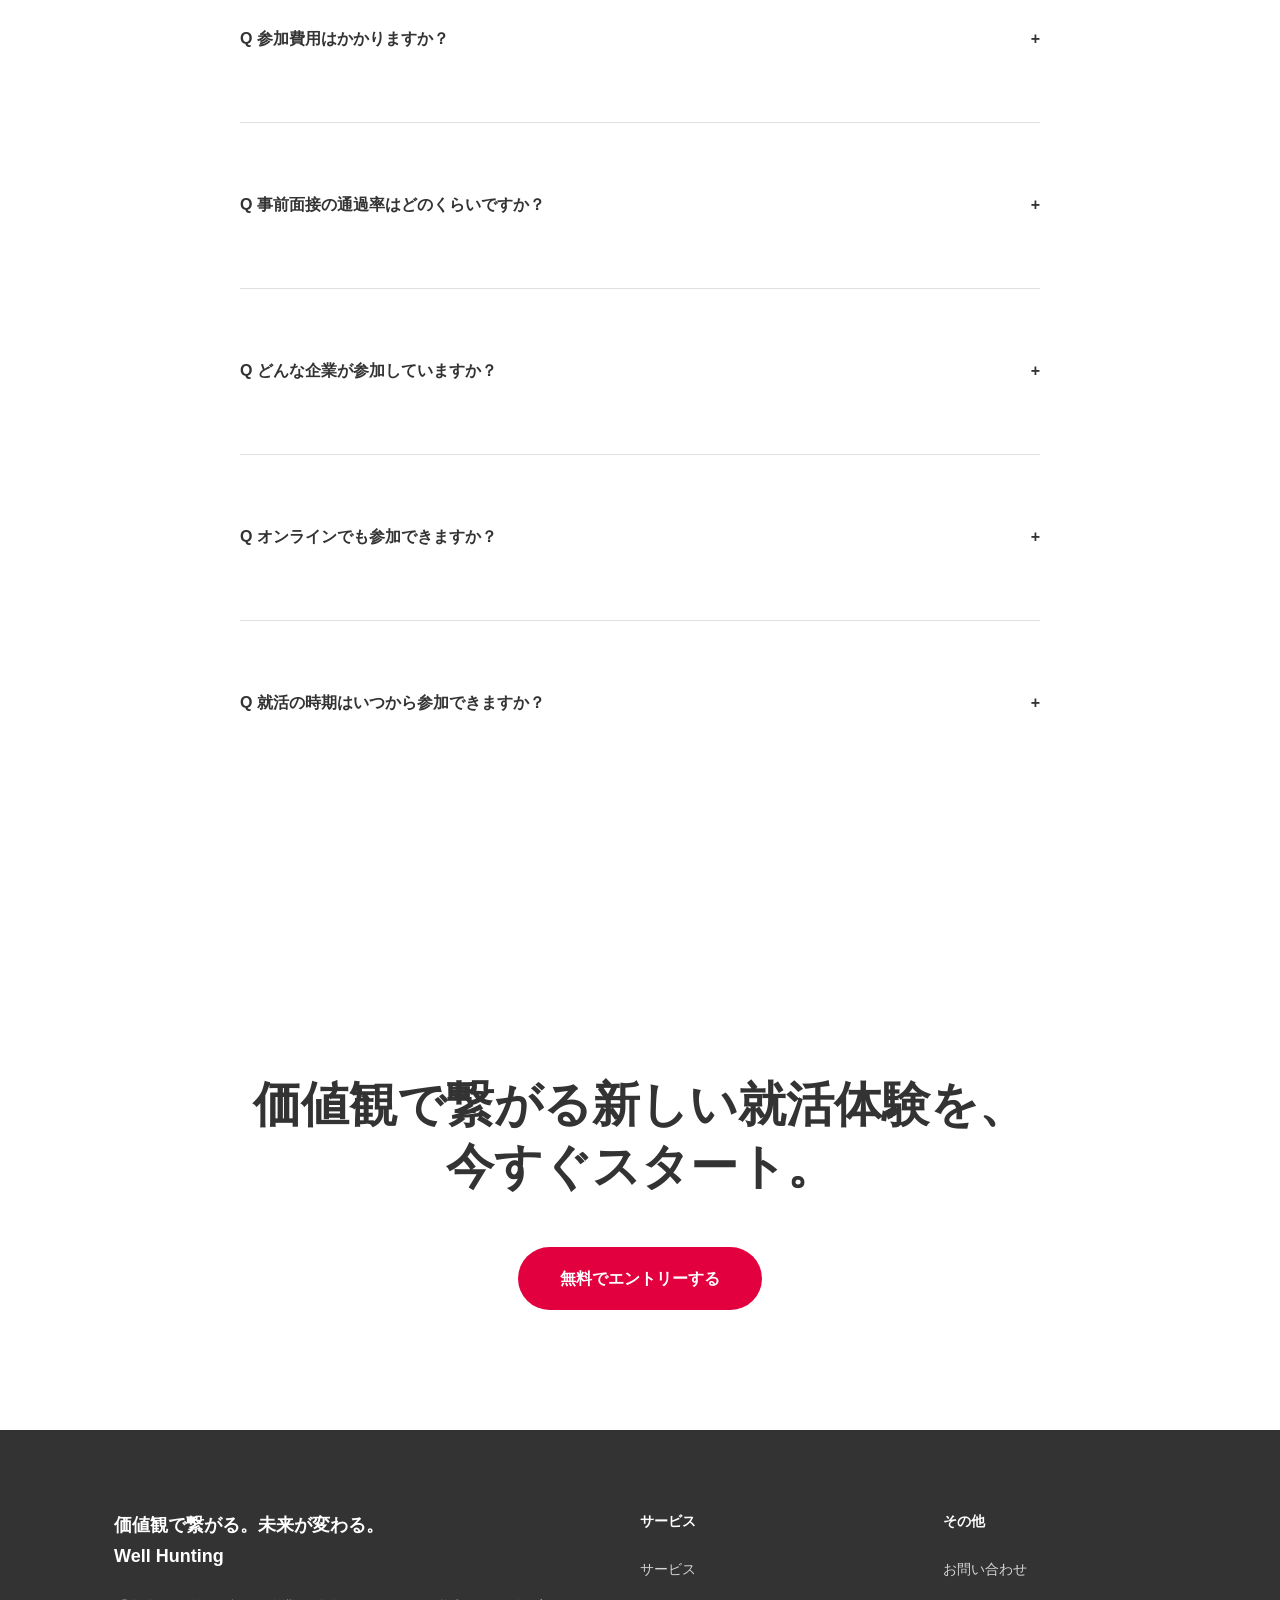
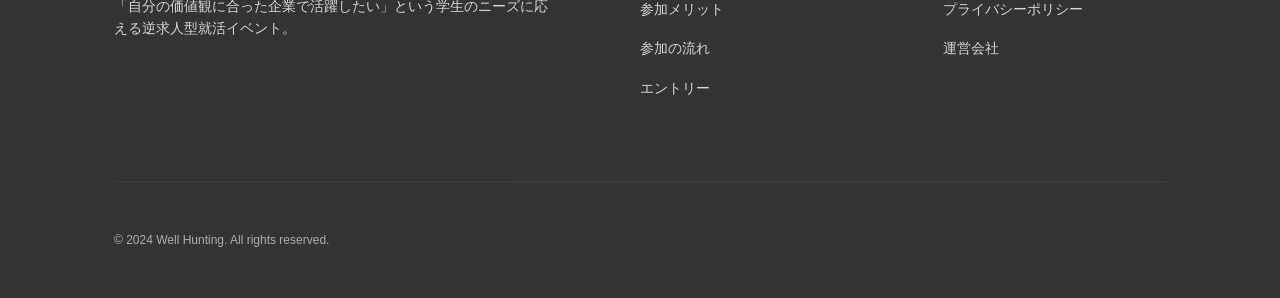
==== commit 98690f14: "Adjust button position further down below the text" ====
--- a/index.html
+++ b/index.html
@@ -252,7 +252,7 @@
   align-items: flex-start;
   justify-content: flex-start;
   padding: var(--spacing-xl);
-  padding-top: calc(var(--spacing-xl) + 280px);
+  padding-top: calc(var(--spacing-xl) + 350px);
   z-index: 10;
 }
 
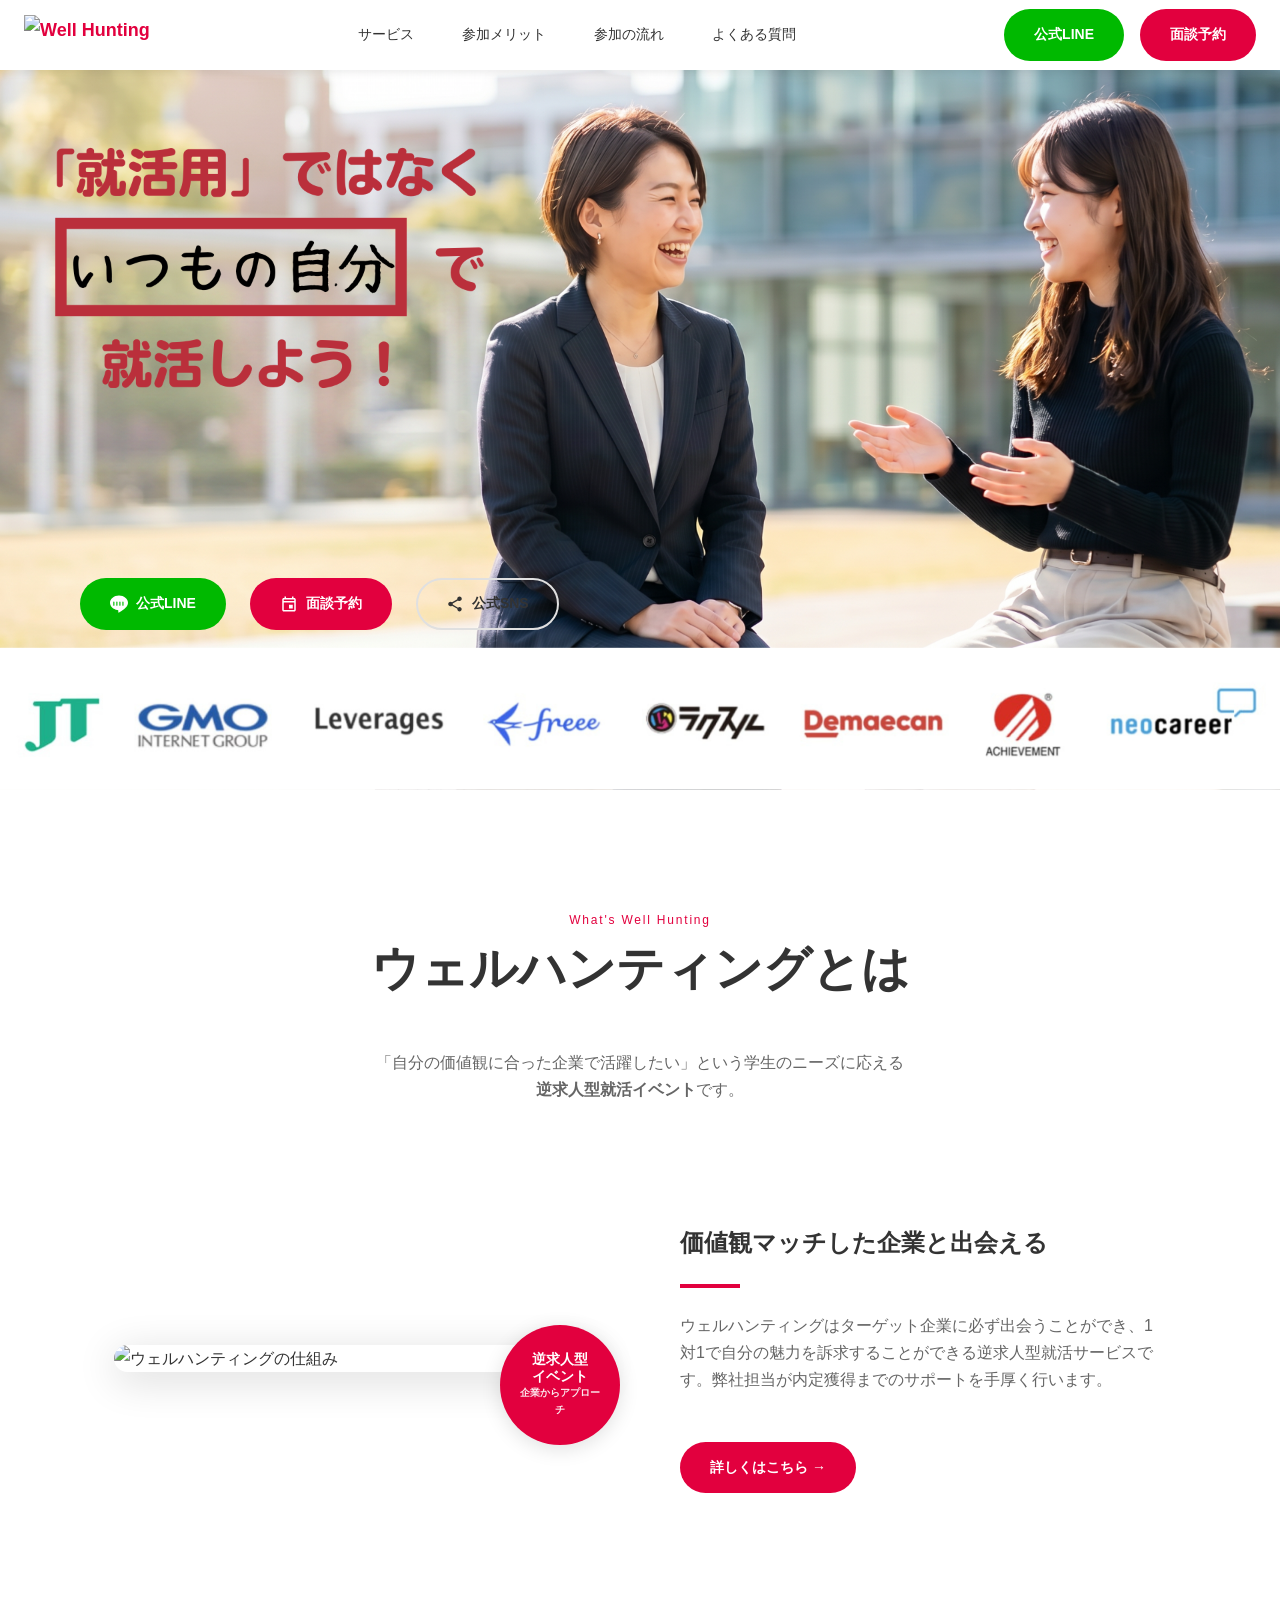
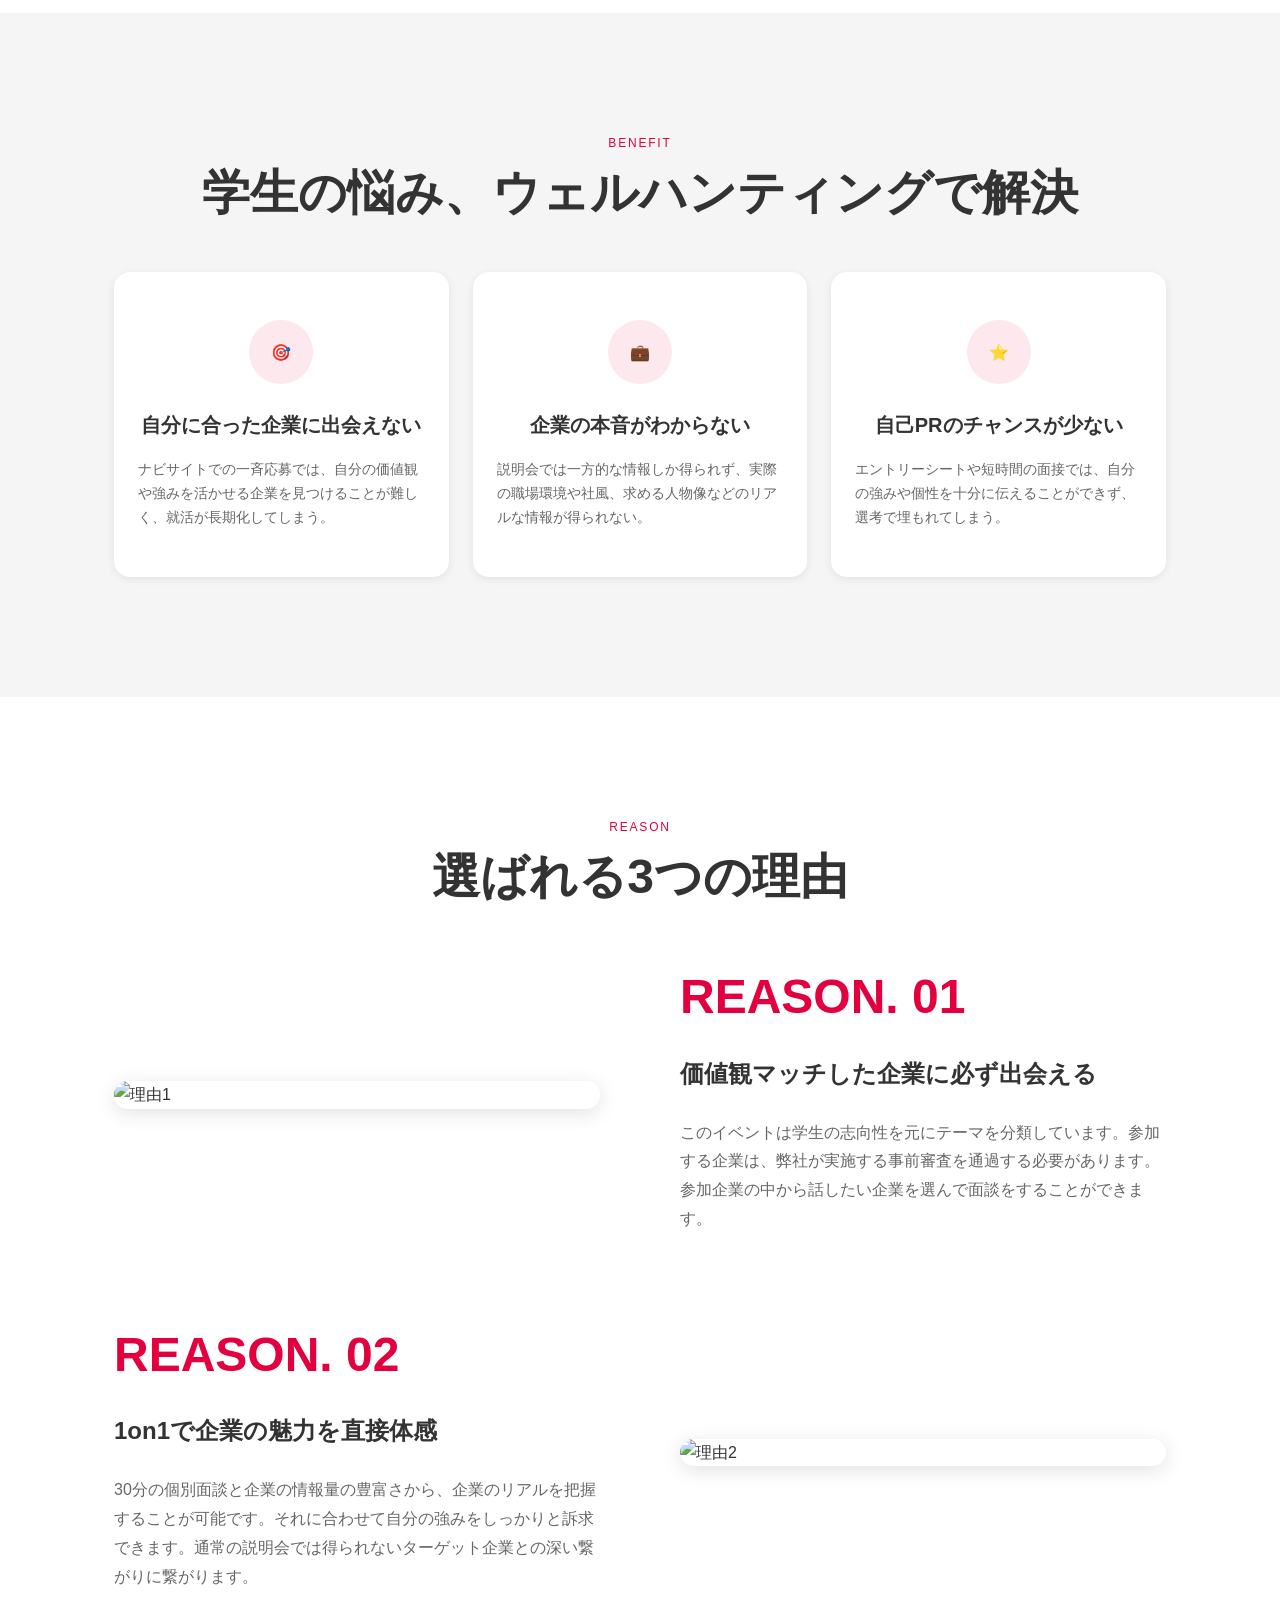
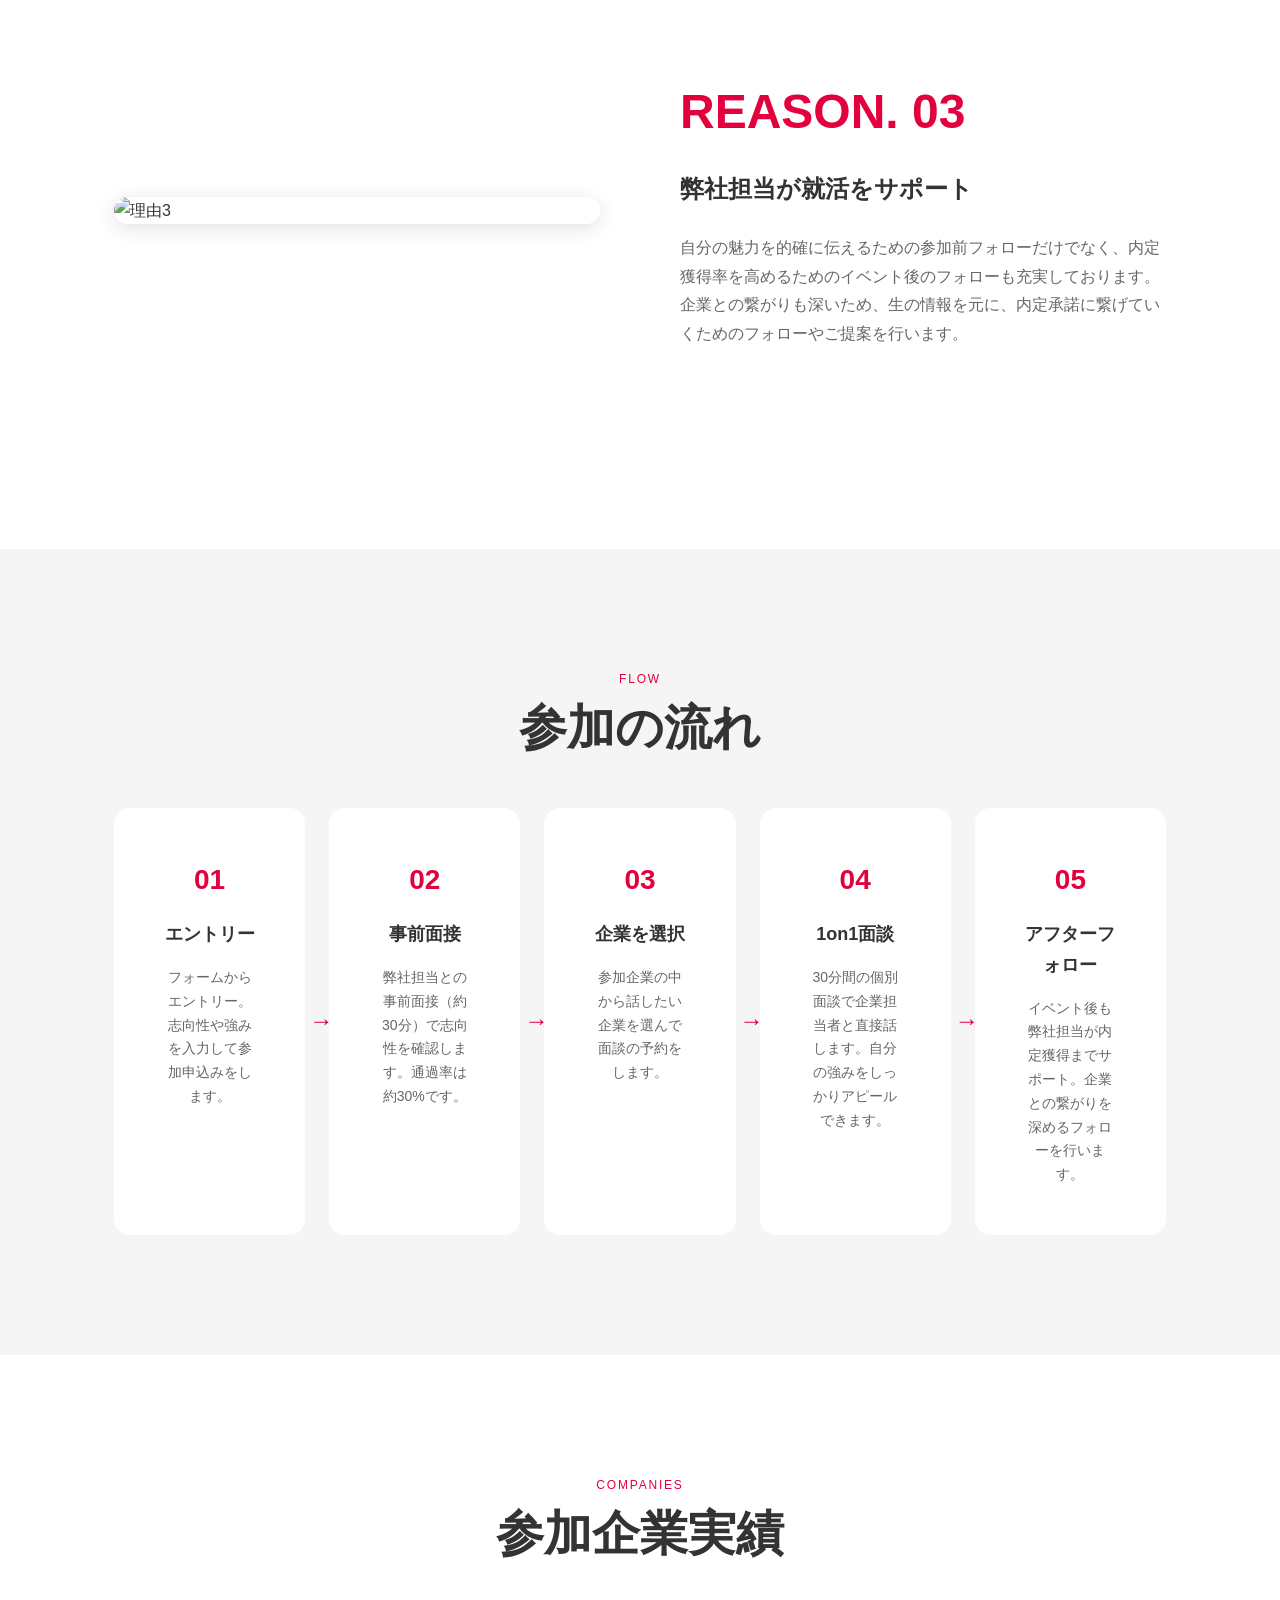
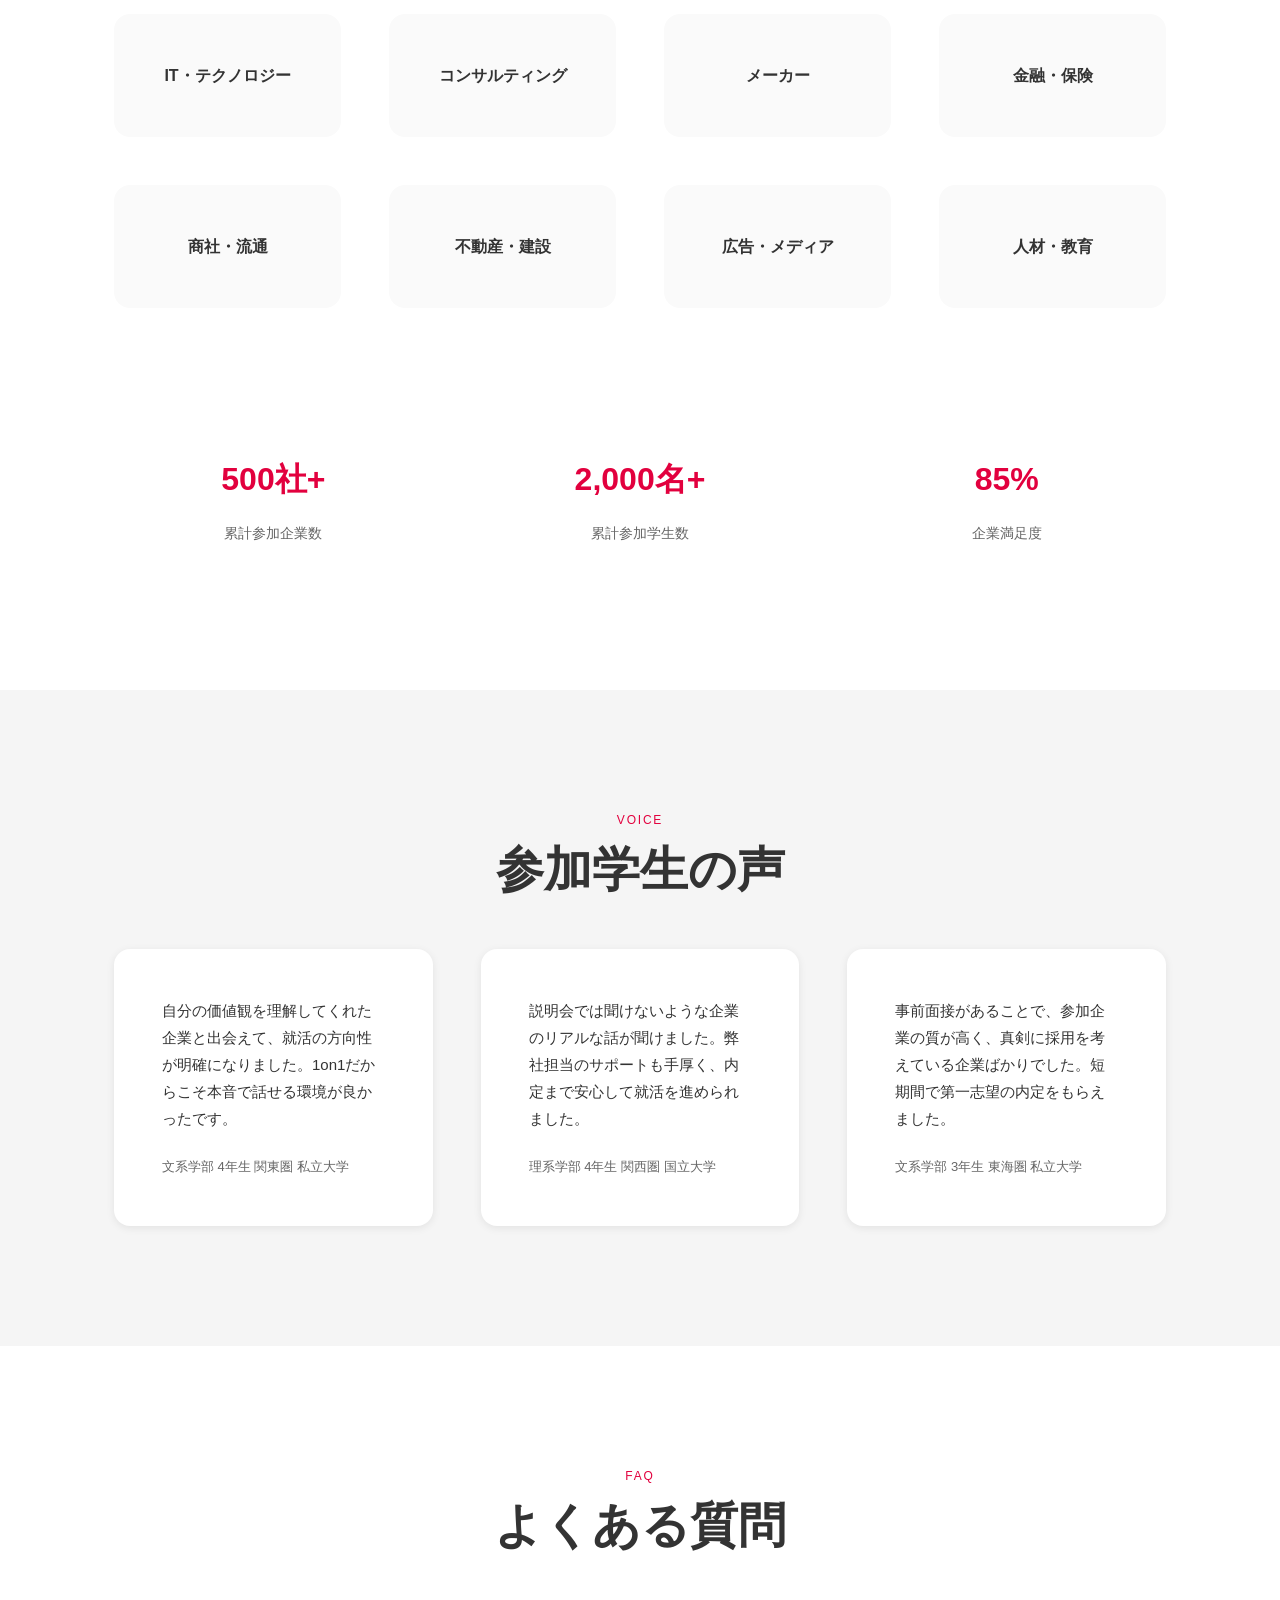
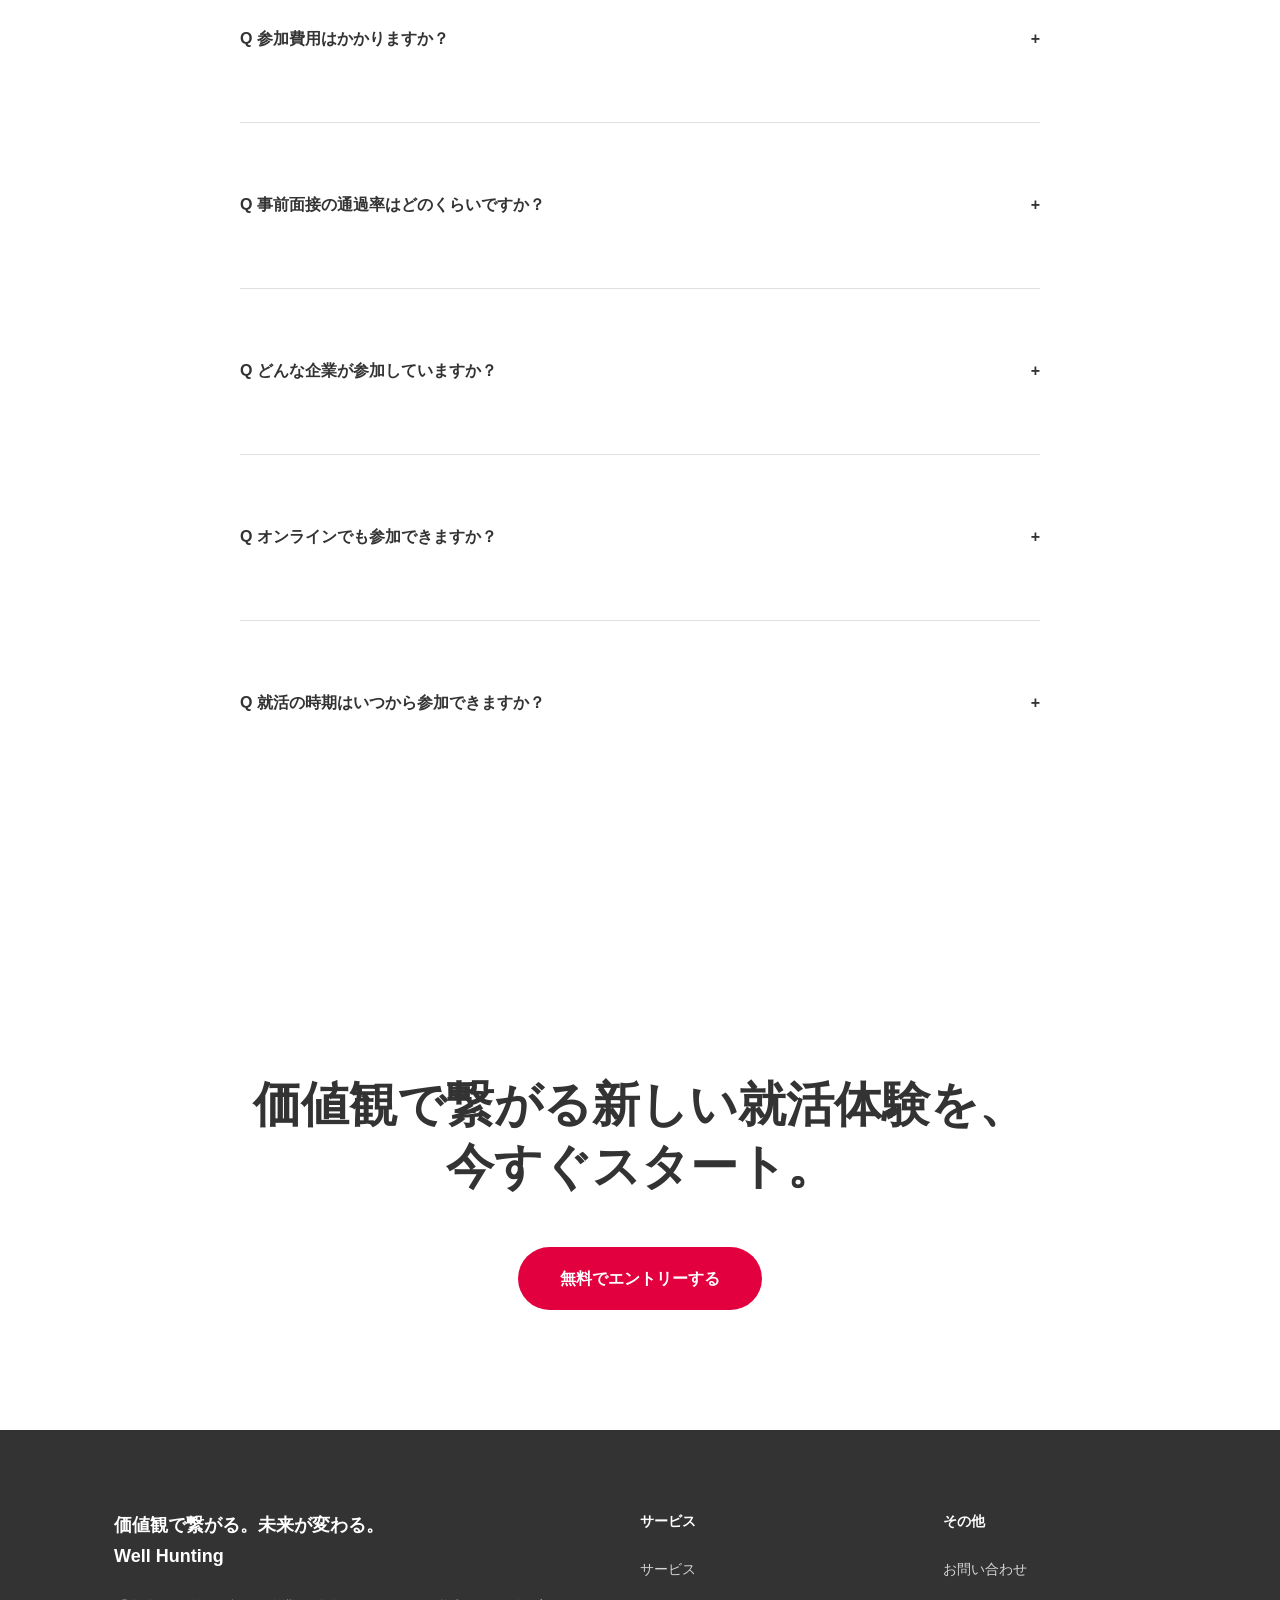
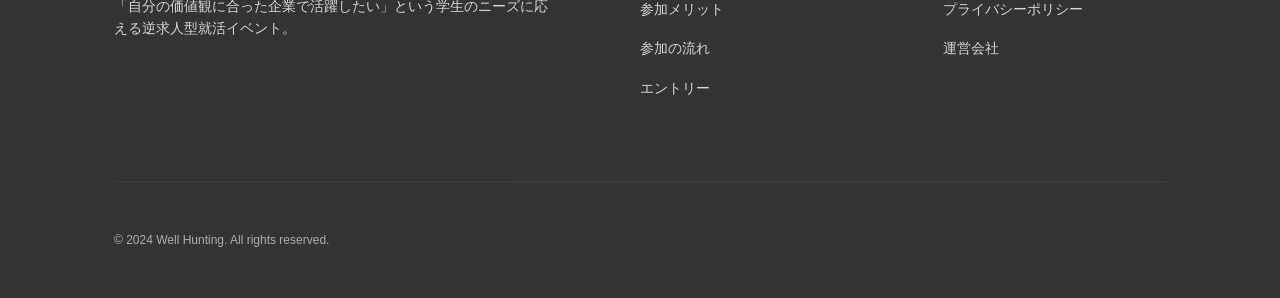
==== commit 245adc5b: "Fine-tune button position with more spacing" ====
--- a/index.html
+++ b/index.html
@@ -252,7 +252,7 @@
   align-items: flex-start;
   justify-content: flex-start;
   padding: var(--spacing-xl);
-  padding-top: calc(var(--spacing-xl) + 350px);
+  padding-top: calc(var(--spacing-xl) + 380px);
   z-index: 10;
 }
 
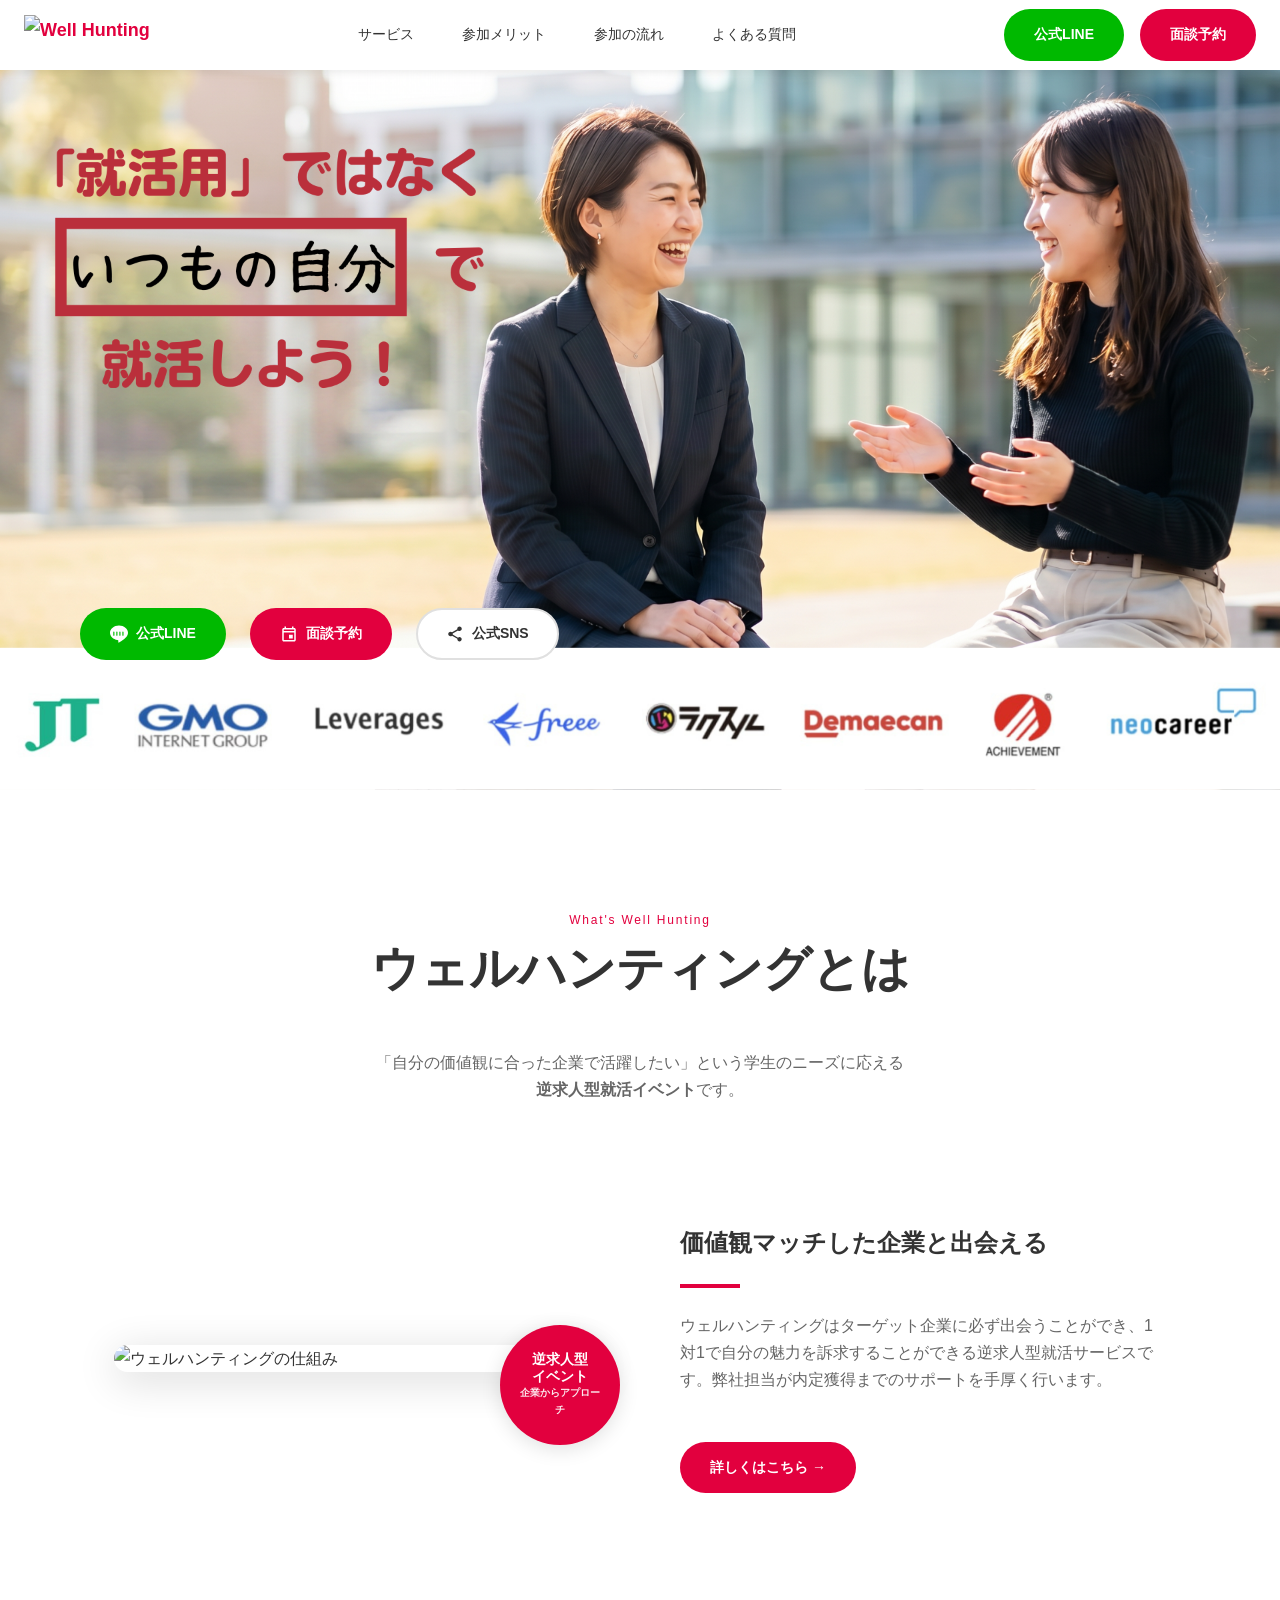
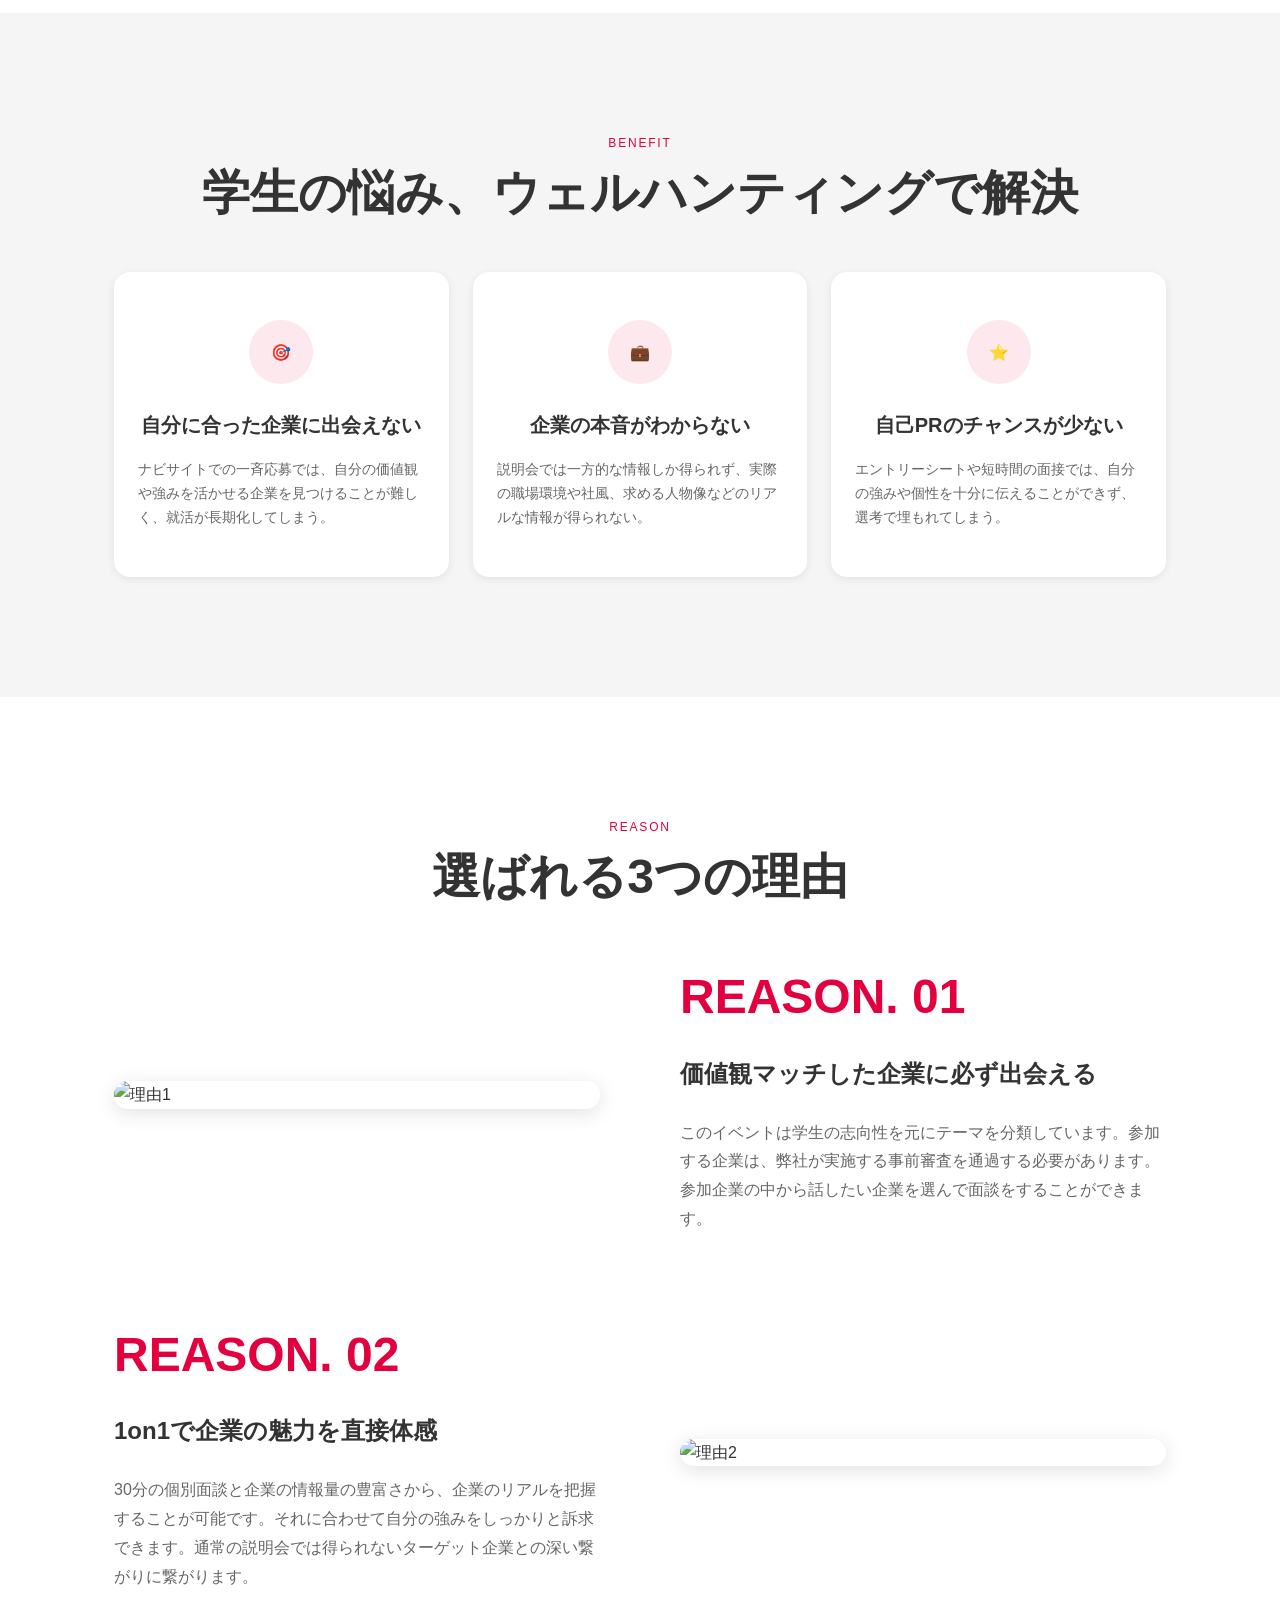
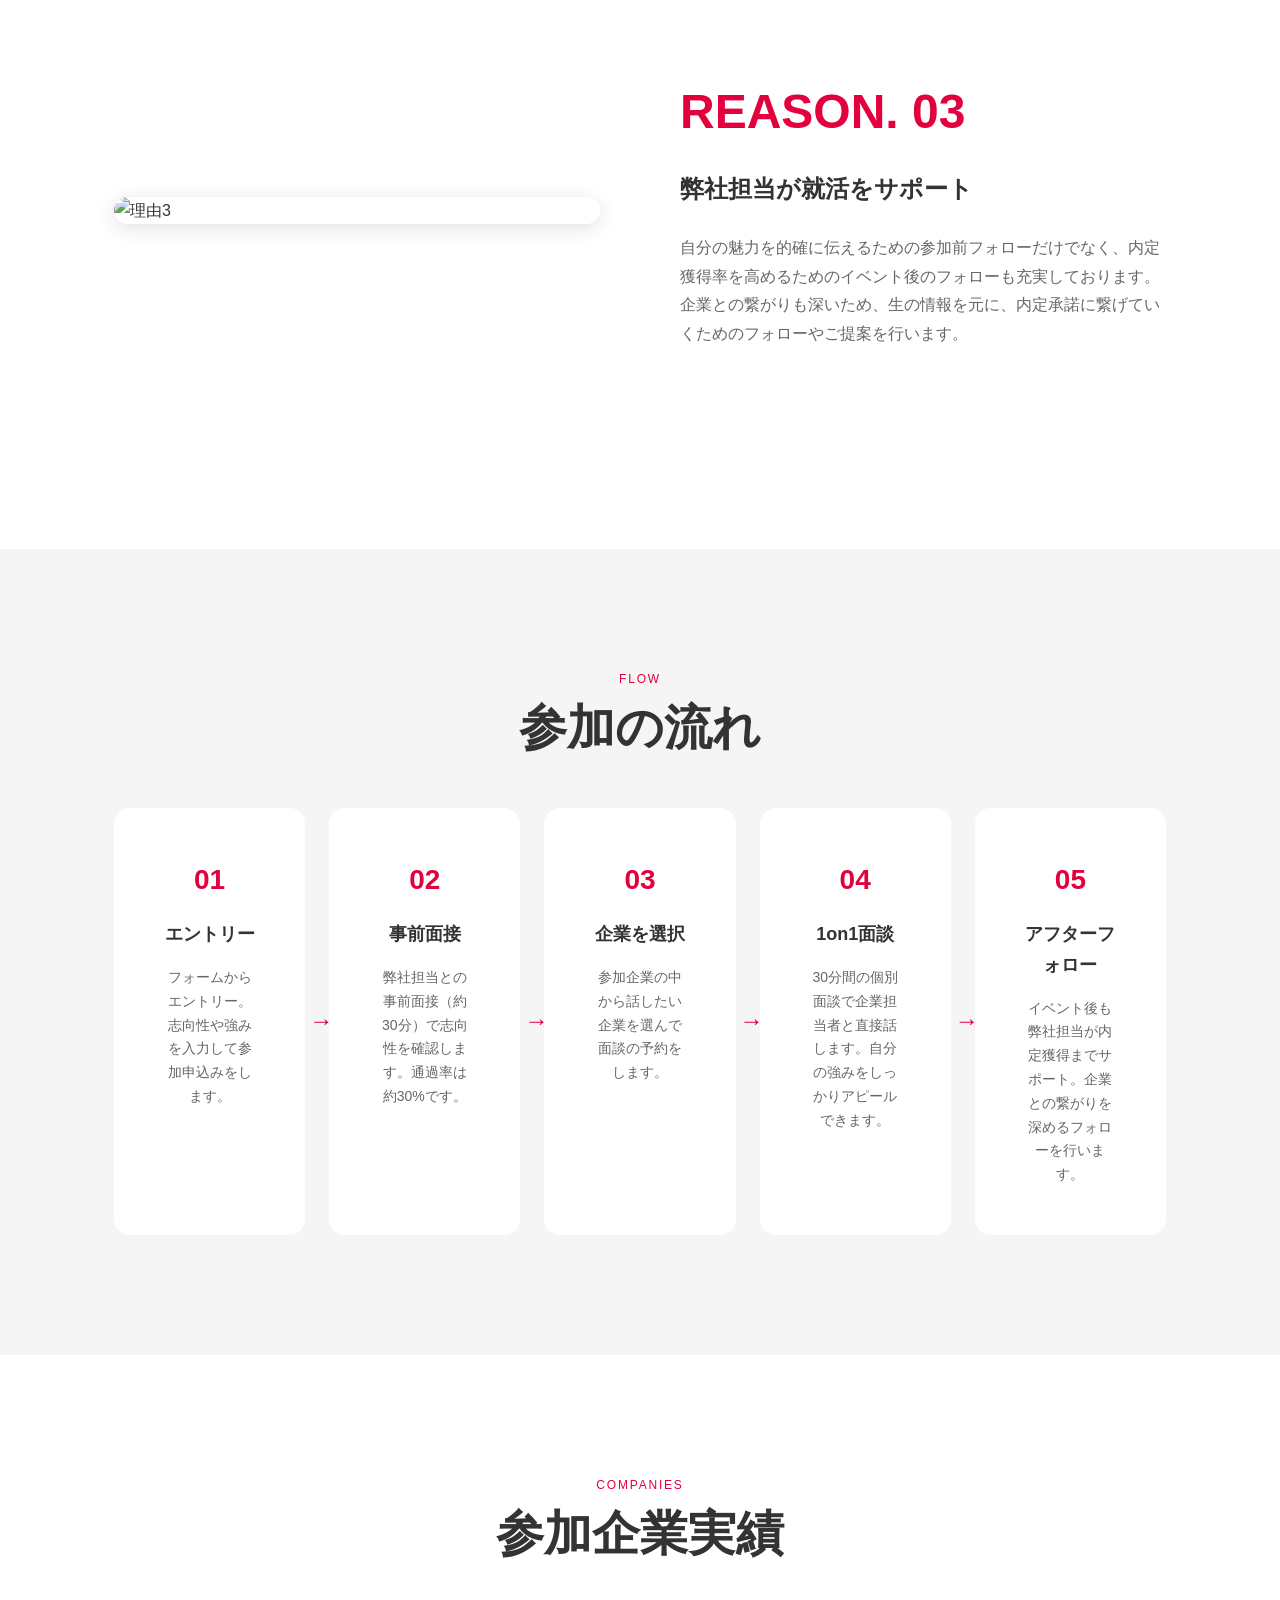
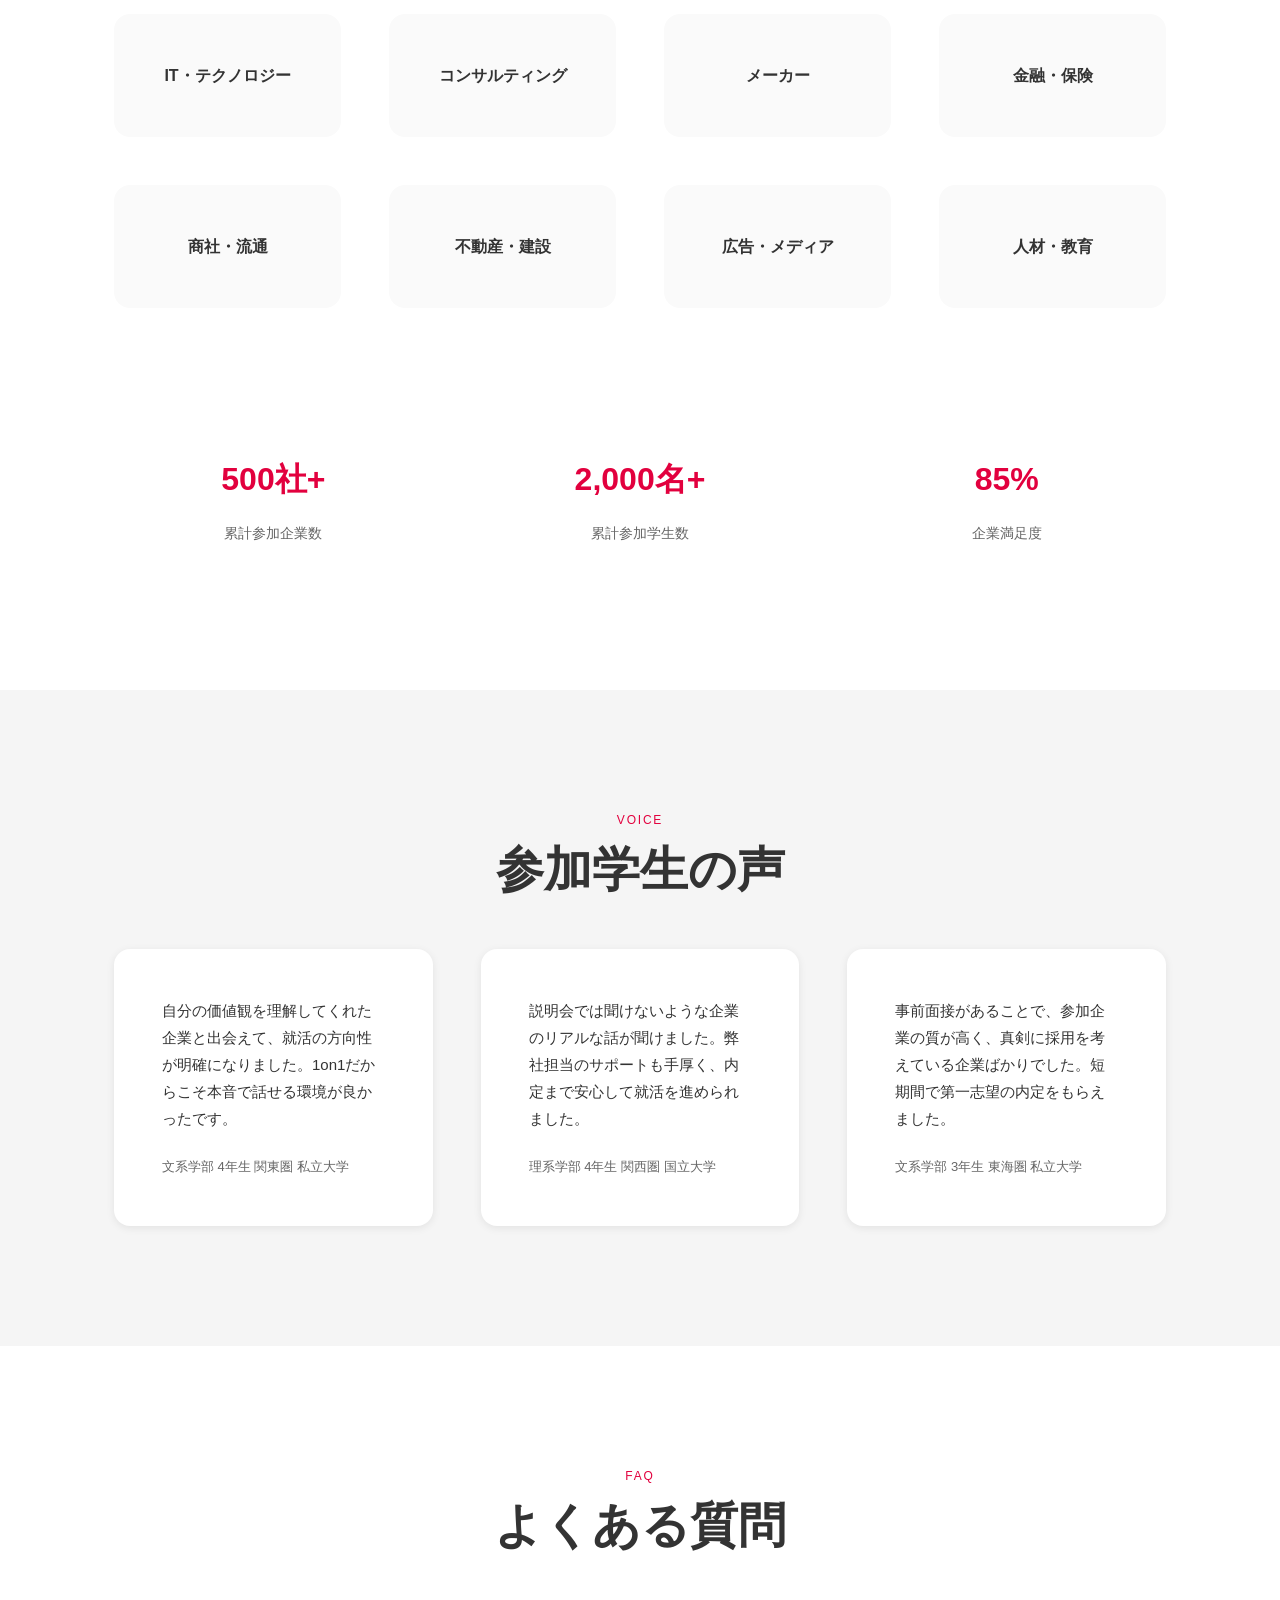
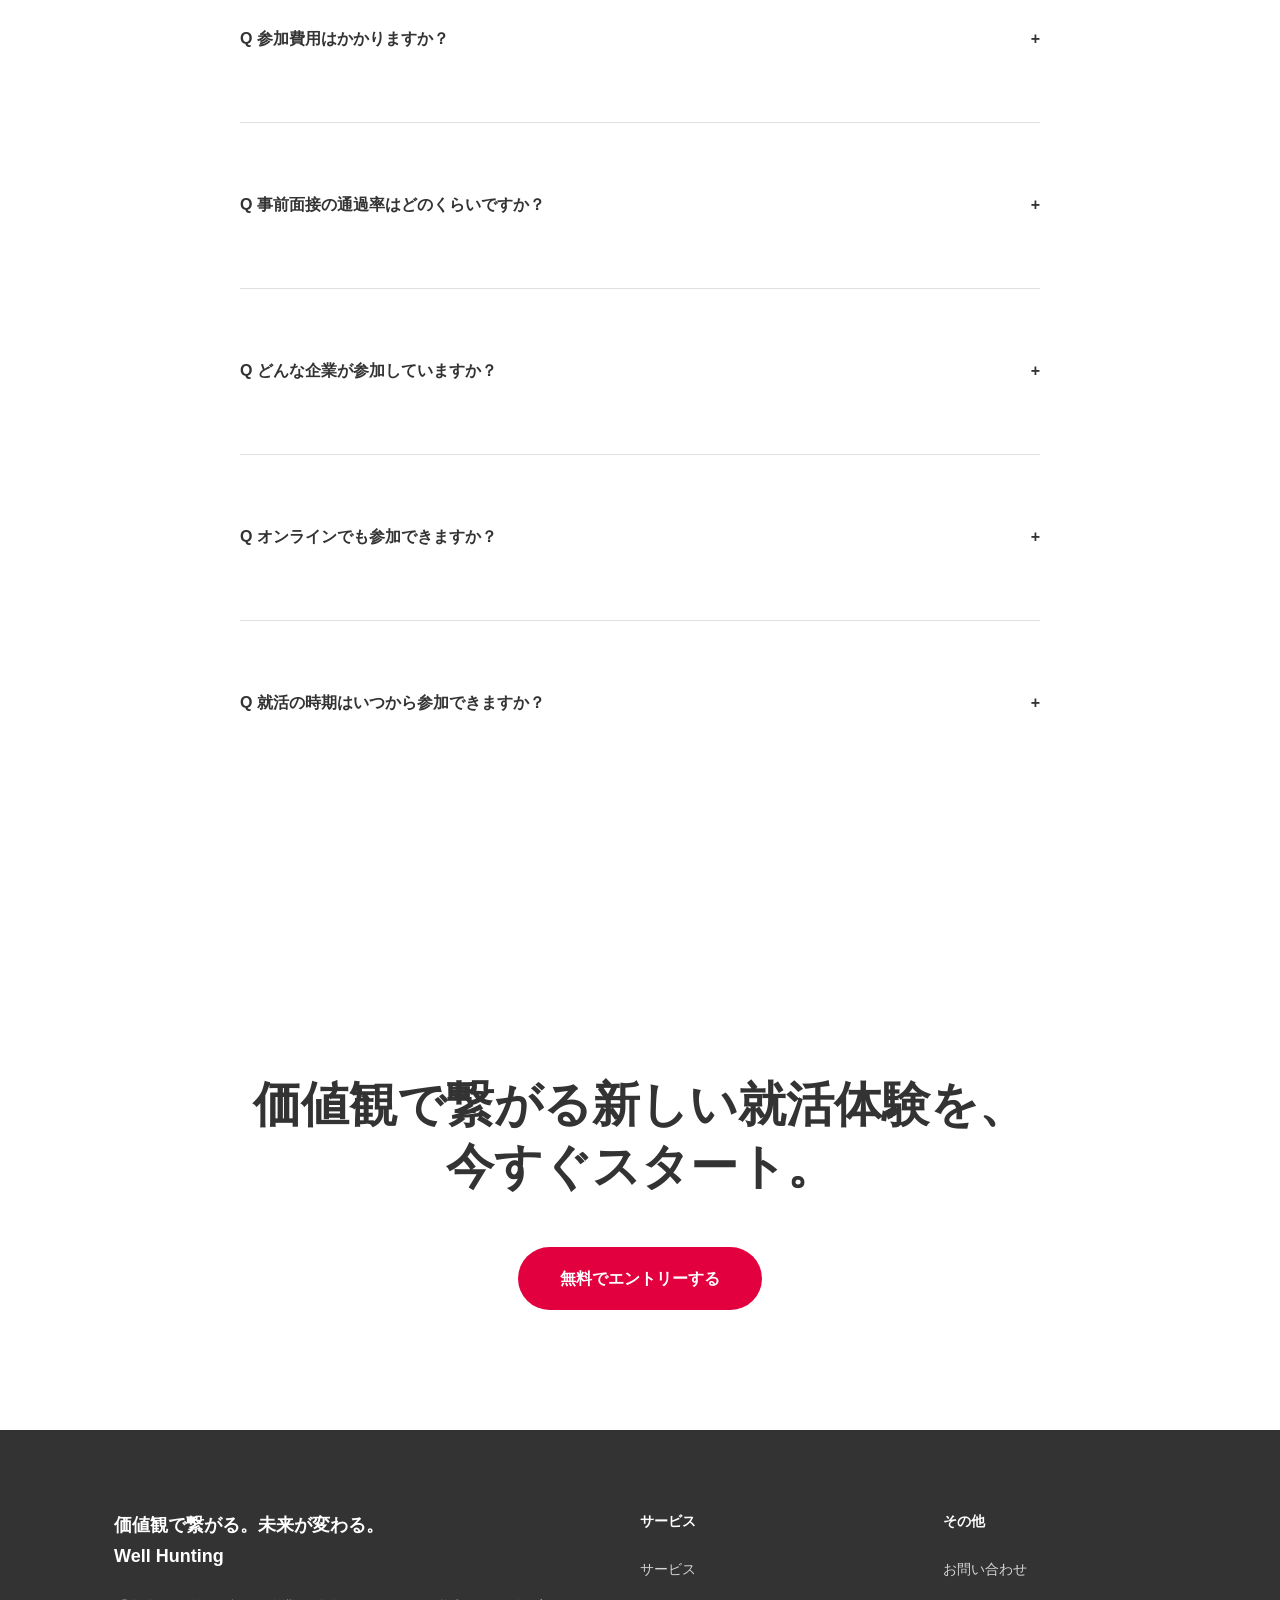
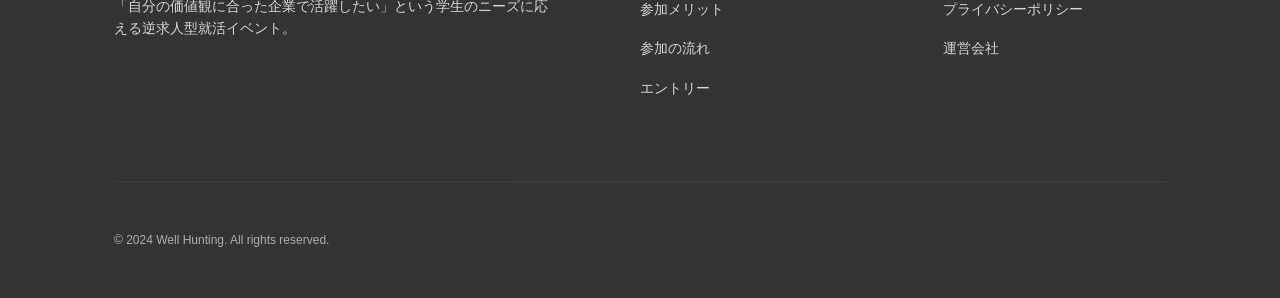
==== commit 8f4d5465: "Lower button position further and change SNS button background to white" ====
--- a/index.html
+++ b/index.html
@@ -151,7 +151,7 @@
 }
 
 .btn--sns {
-  background: transparent;
+  background: white;
   color: var(--color-text);
   border: 2px solid var(--color-border);
 }
@@ -252,7 +252,7 @@
   align-items: flex-start;
   justify-content: flex-start;
   padding: var(--spacing-xl);
-  padding-top: calc(var(--spacing-xl) + 380px);
+  padding-top: calc(var(--spacing-xl) + 410px);
   z-index: 10;
 }
 
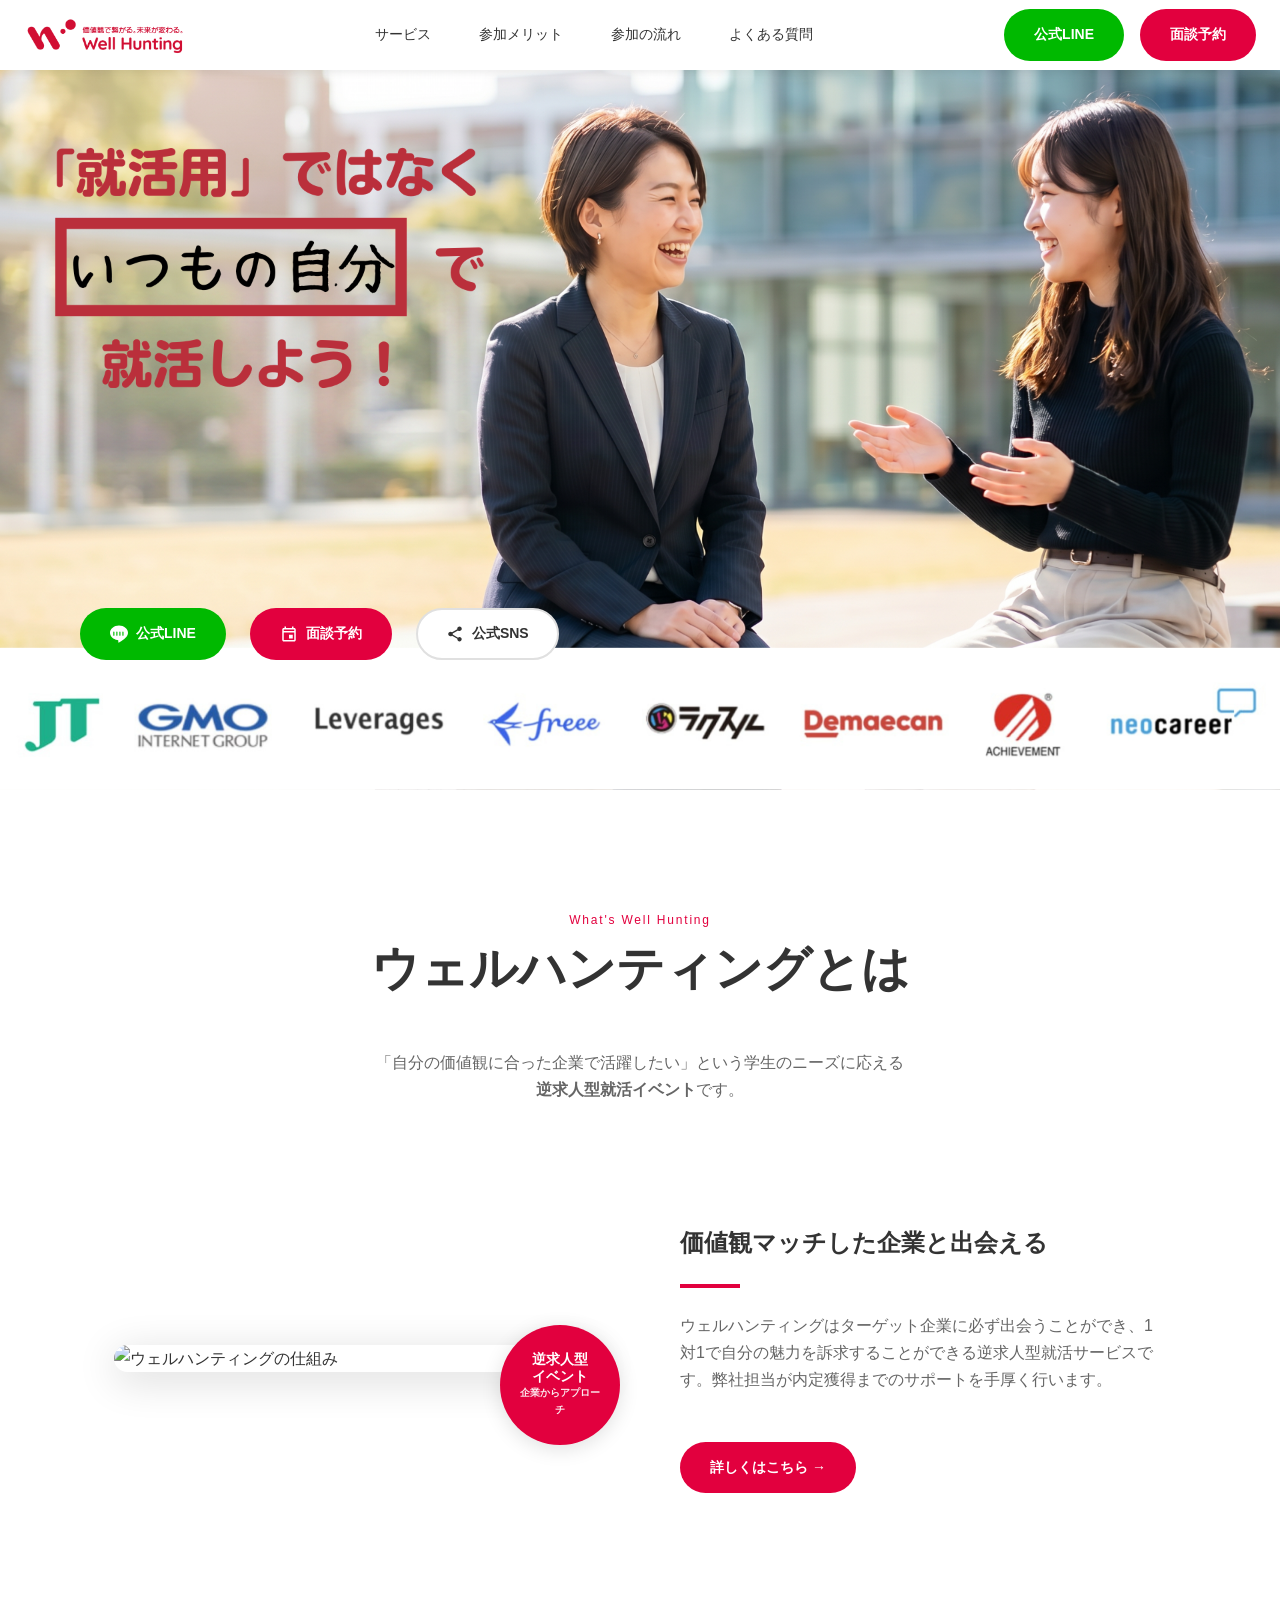
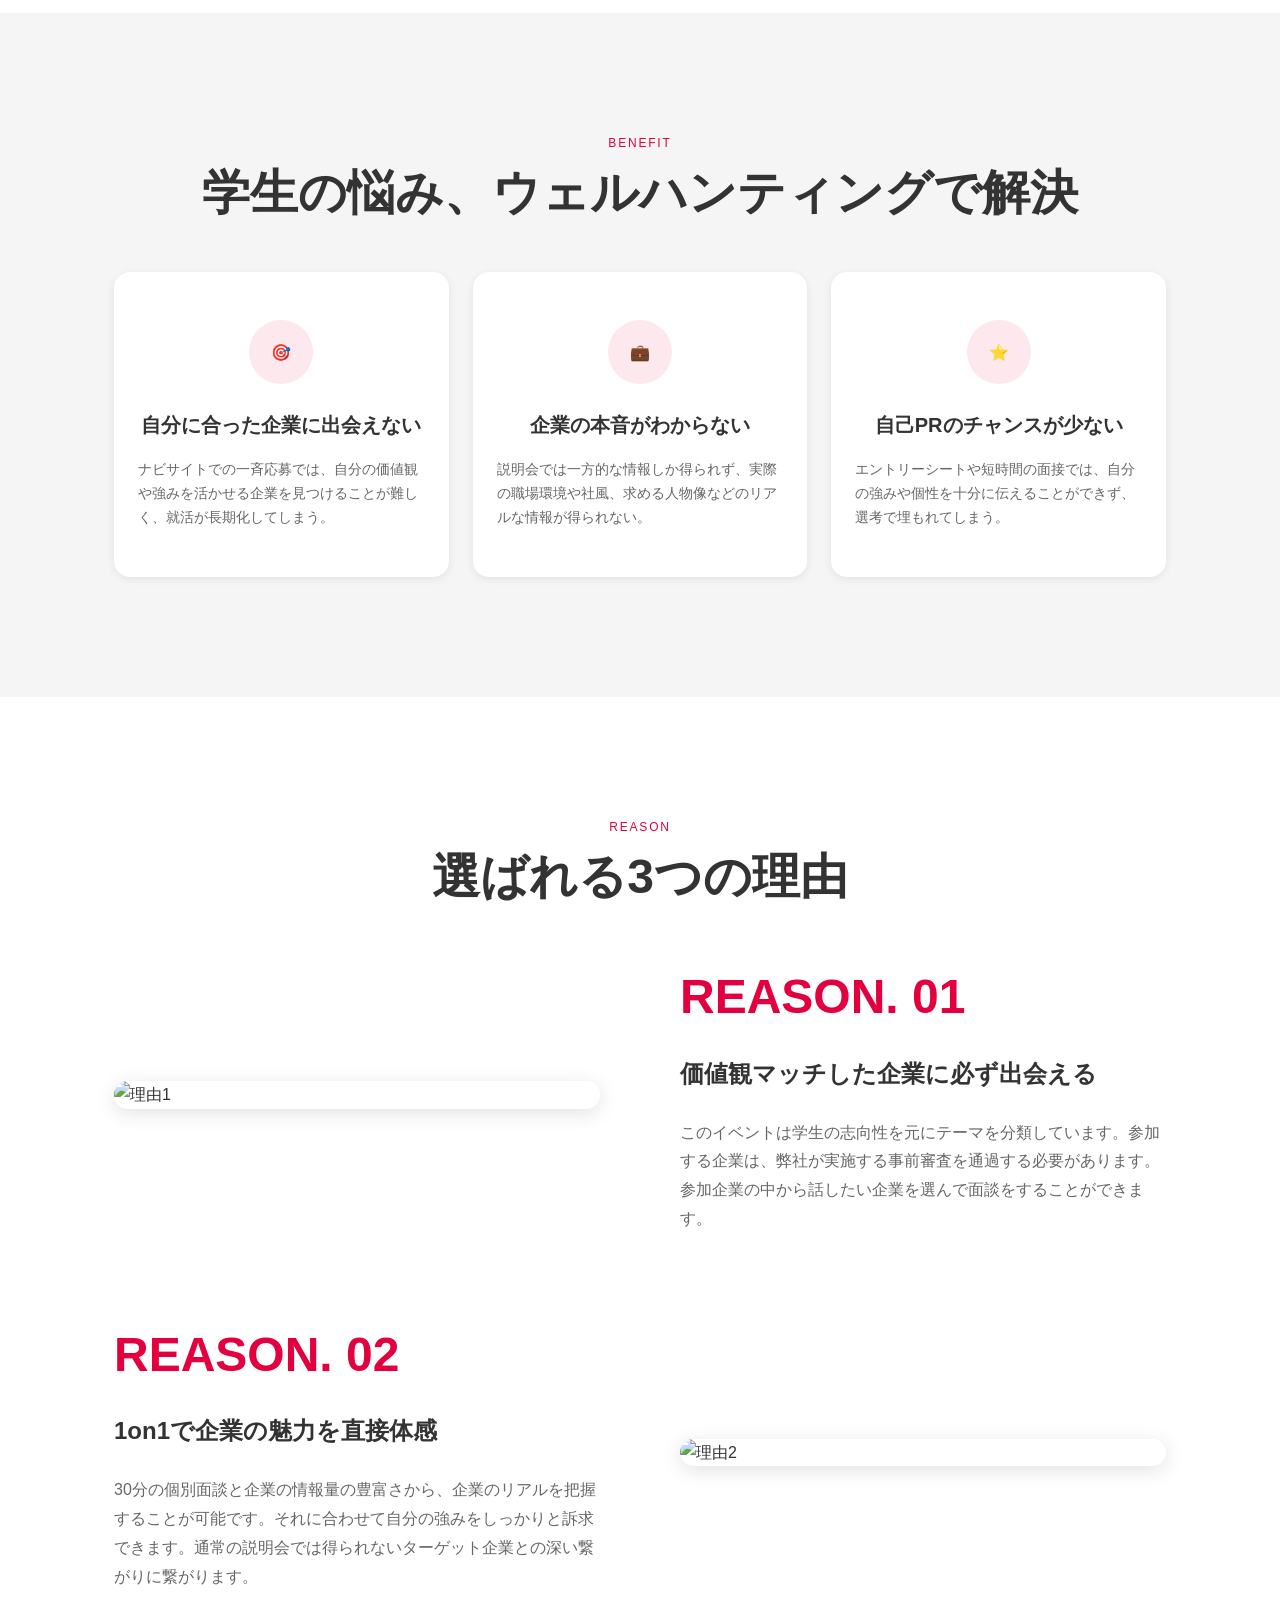
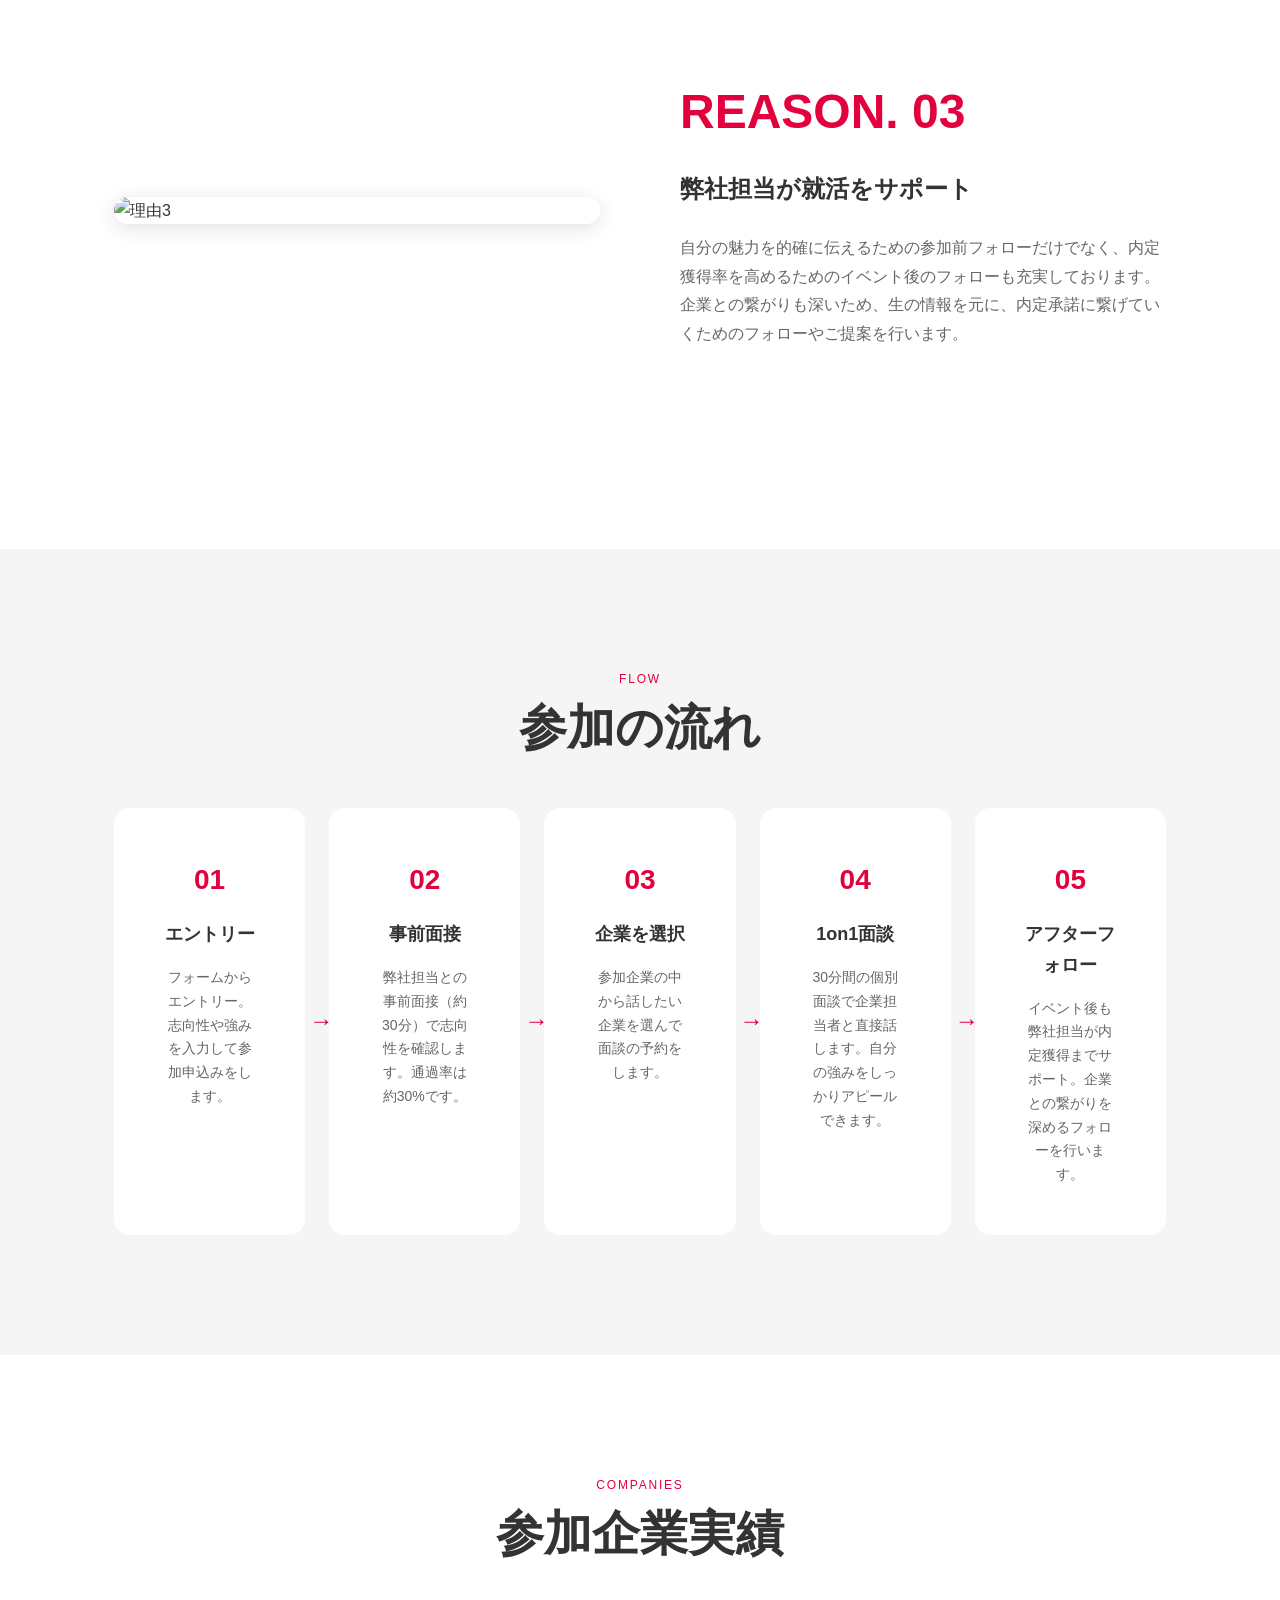
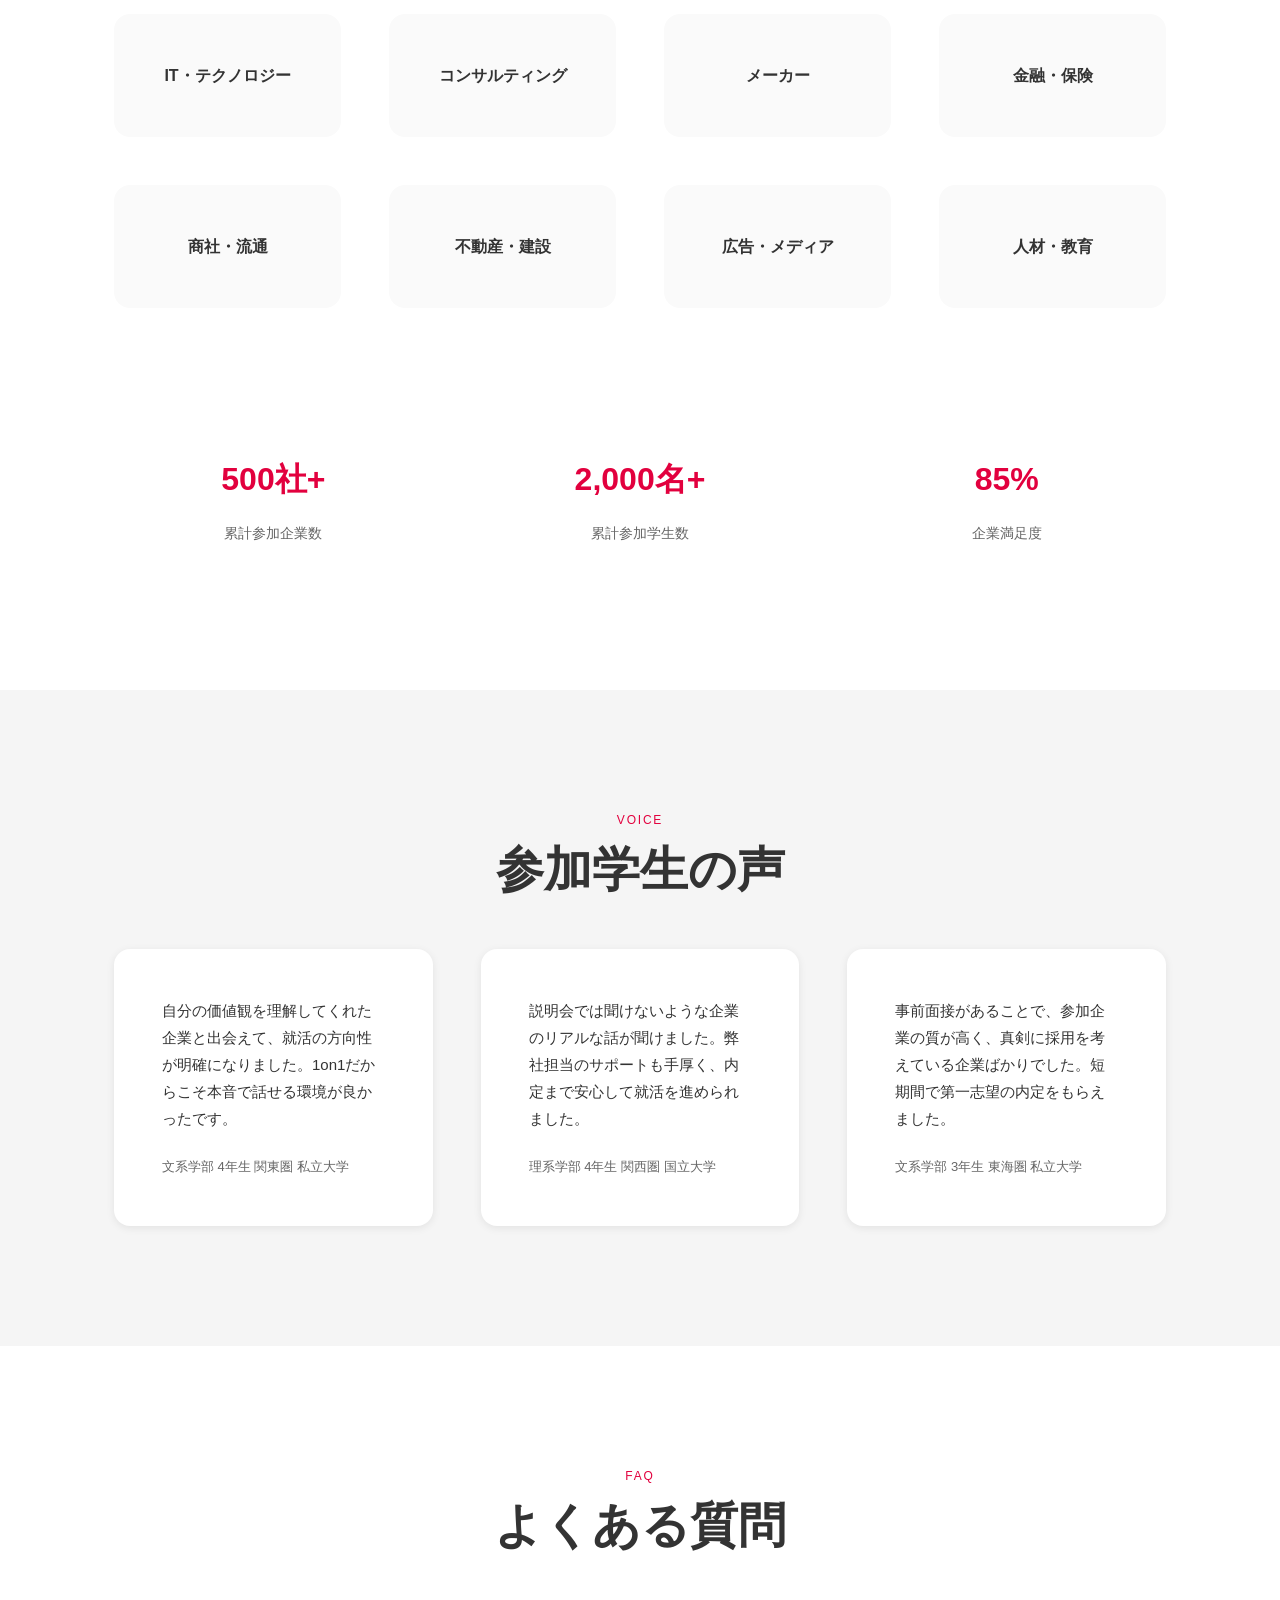
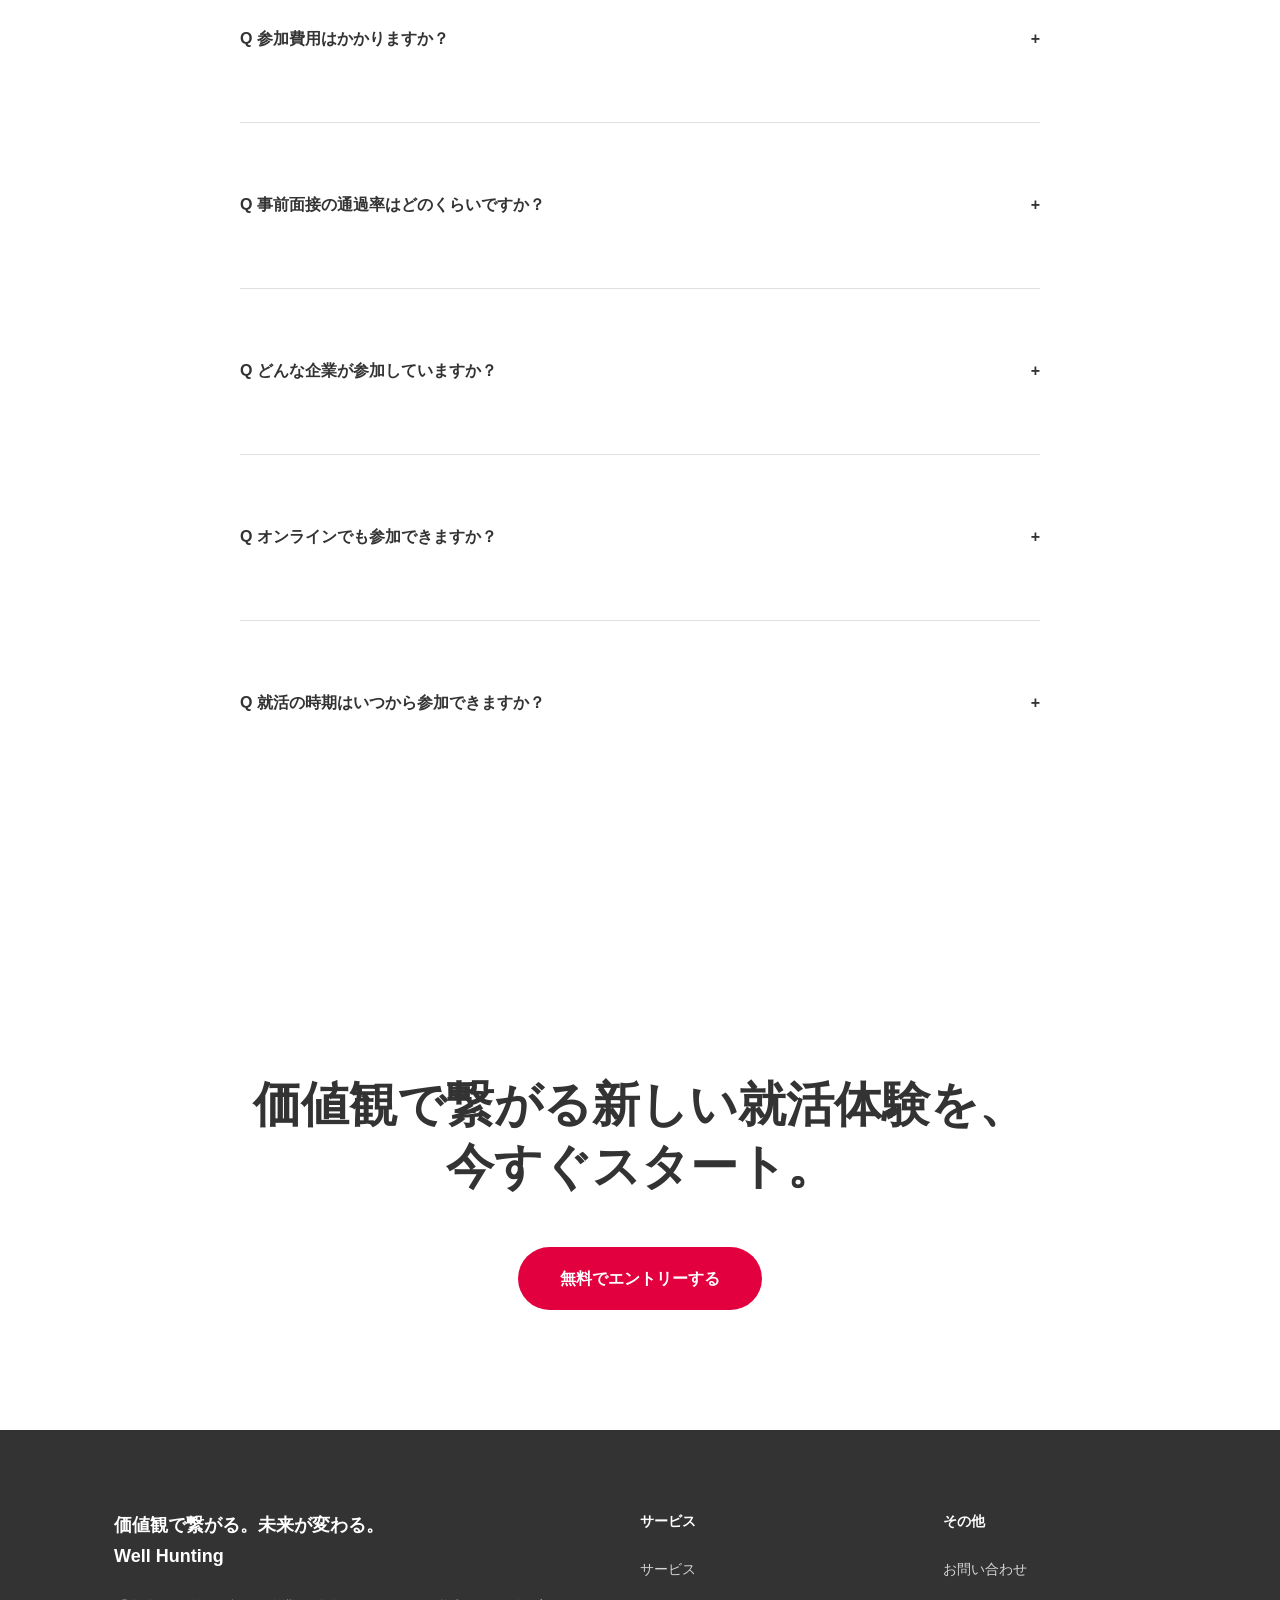
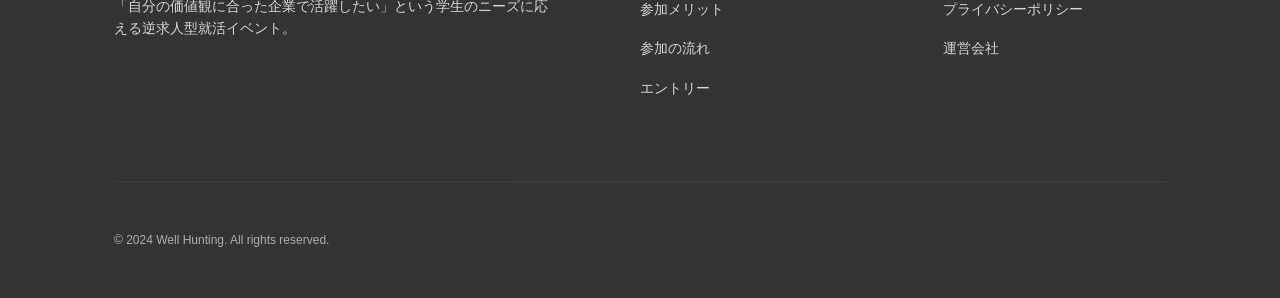
==== commit 09a1dff3: "Fix logo image path from logo.png to logo.webp" ====
--- a/index.html
+++ b/index.html
@@ -920,7 +920,7 @@
   <!-- ========== HEADER ========== -->
   <header class="header" id="top">
     <a href="#top" class="header__logo">
-      <img src="logo.png" alt="Well Hunting" style="height: 40px; width: auto;">
+      <img src="logo.webp" alt="Well Hunting" style="height: 40px; width: auto;">
     </a>
     <nav class="header__nav">
       <a href="#service">サービス</a>
